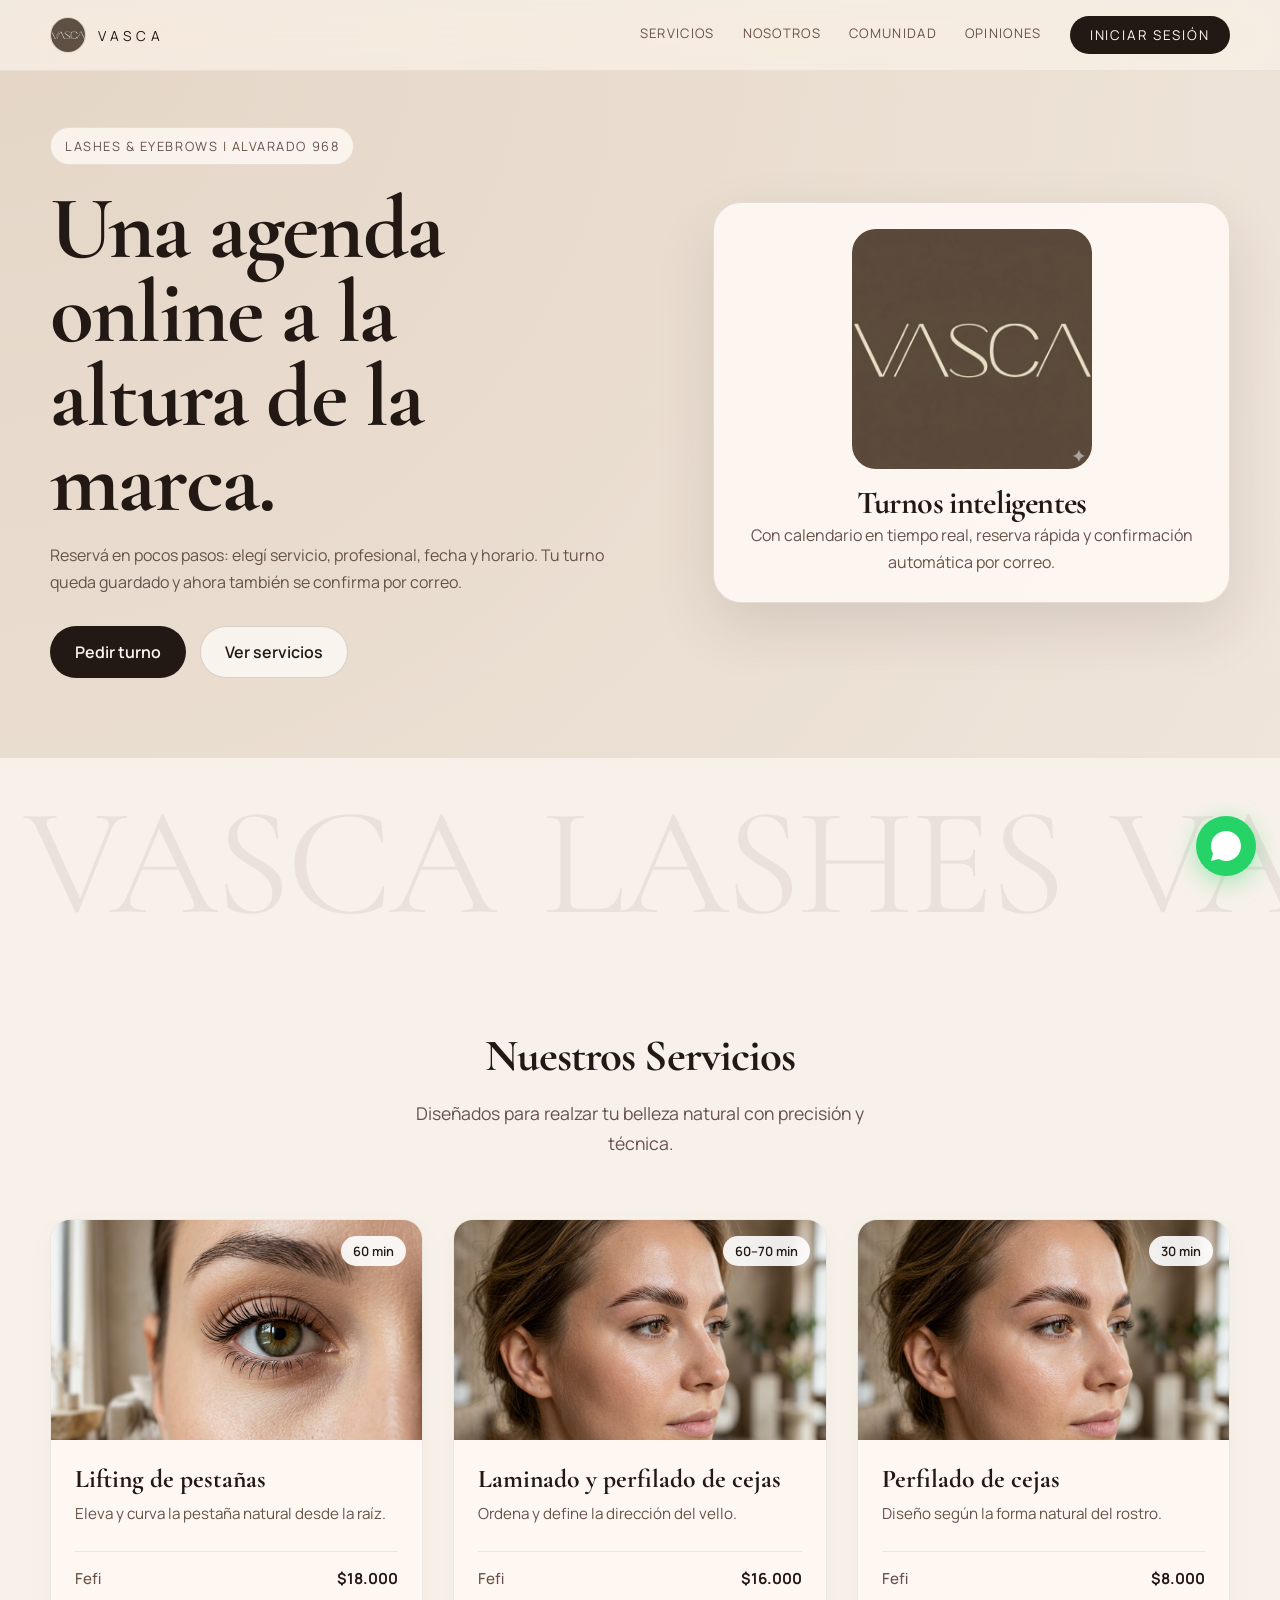
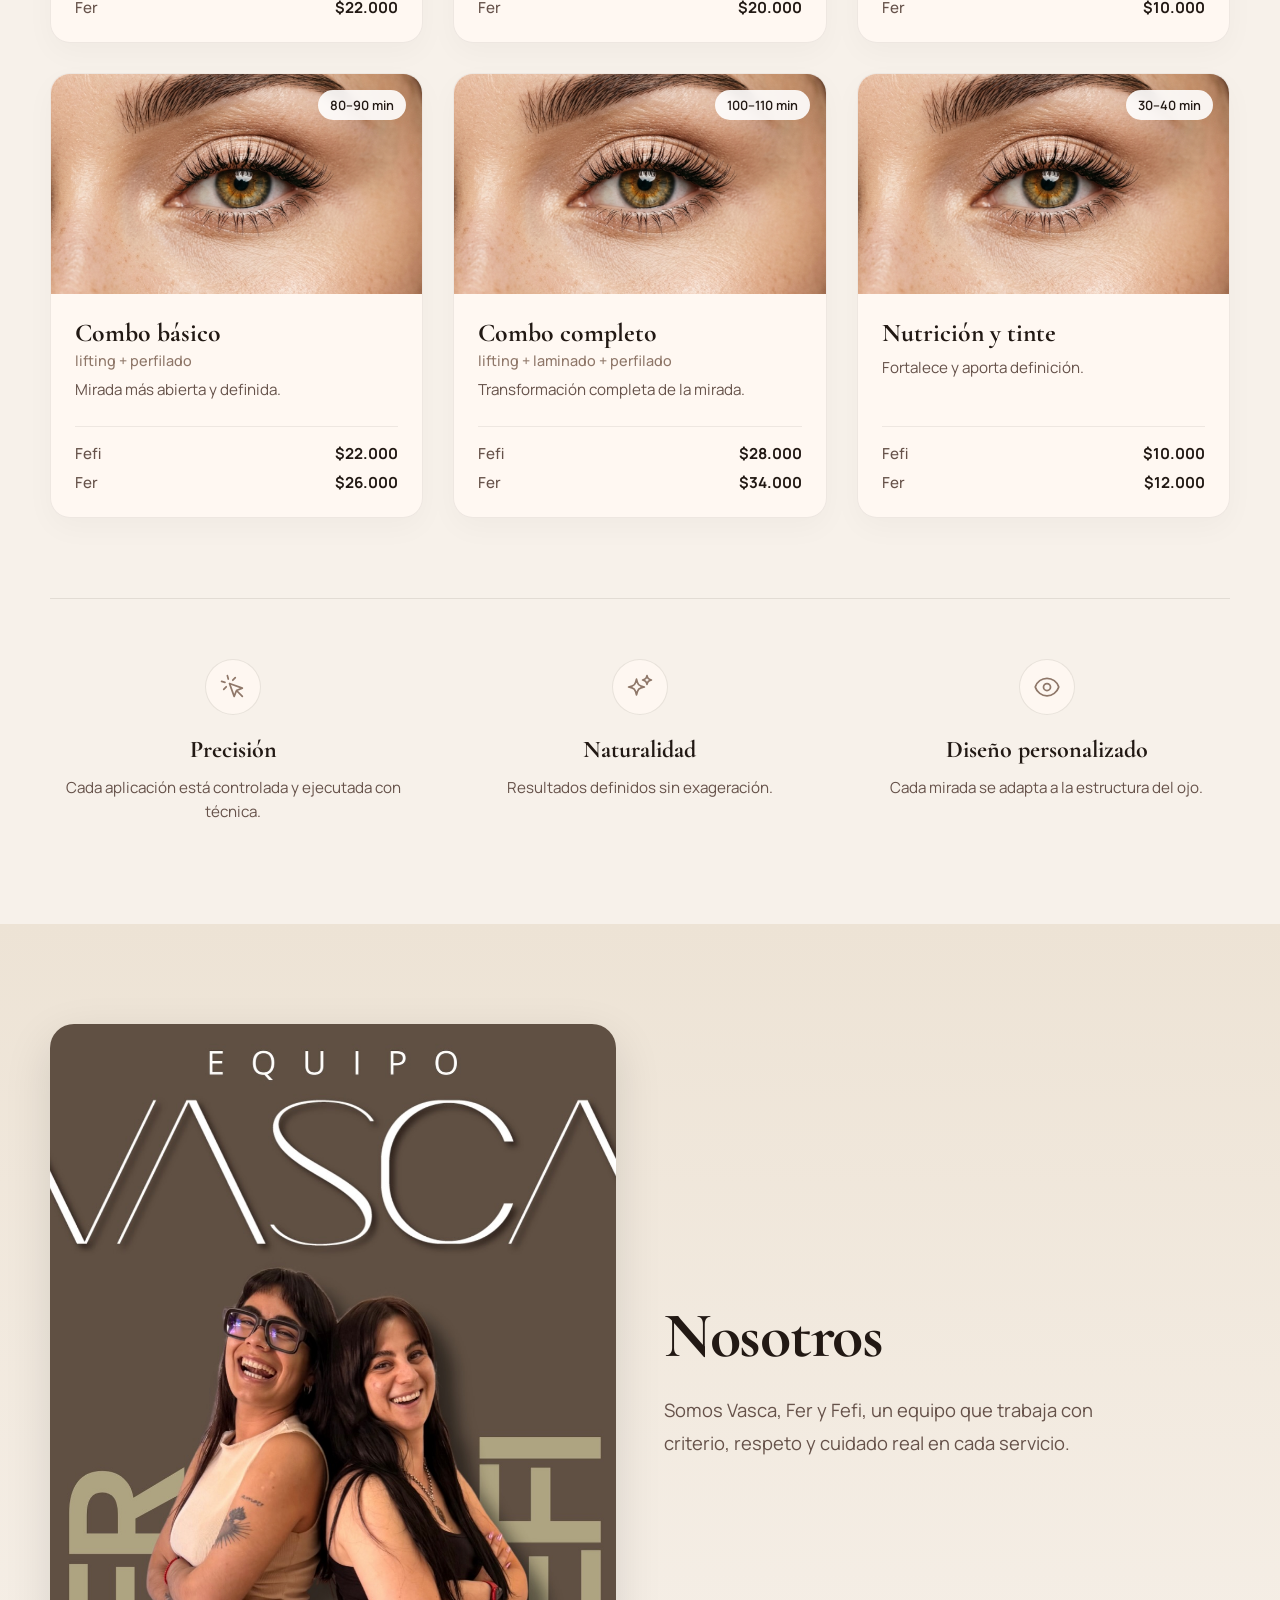
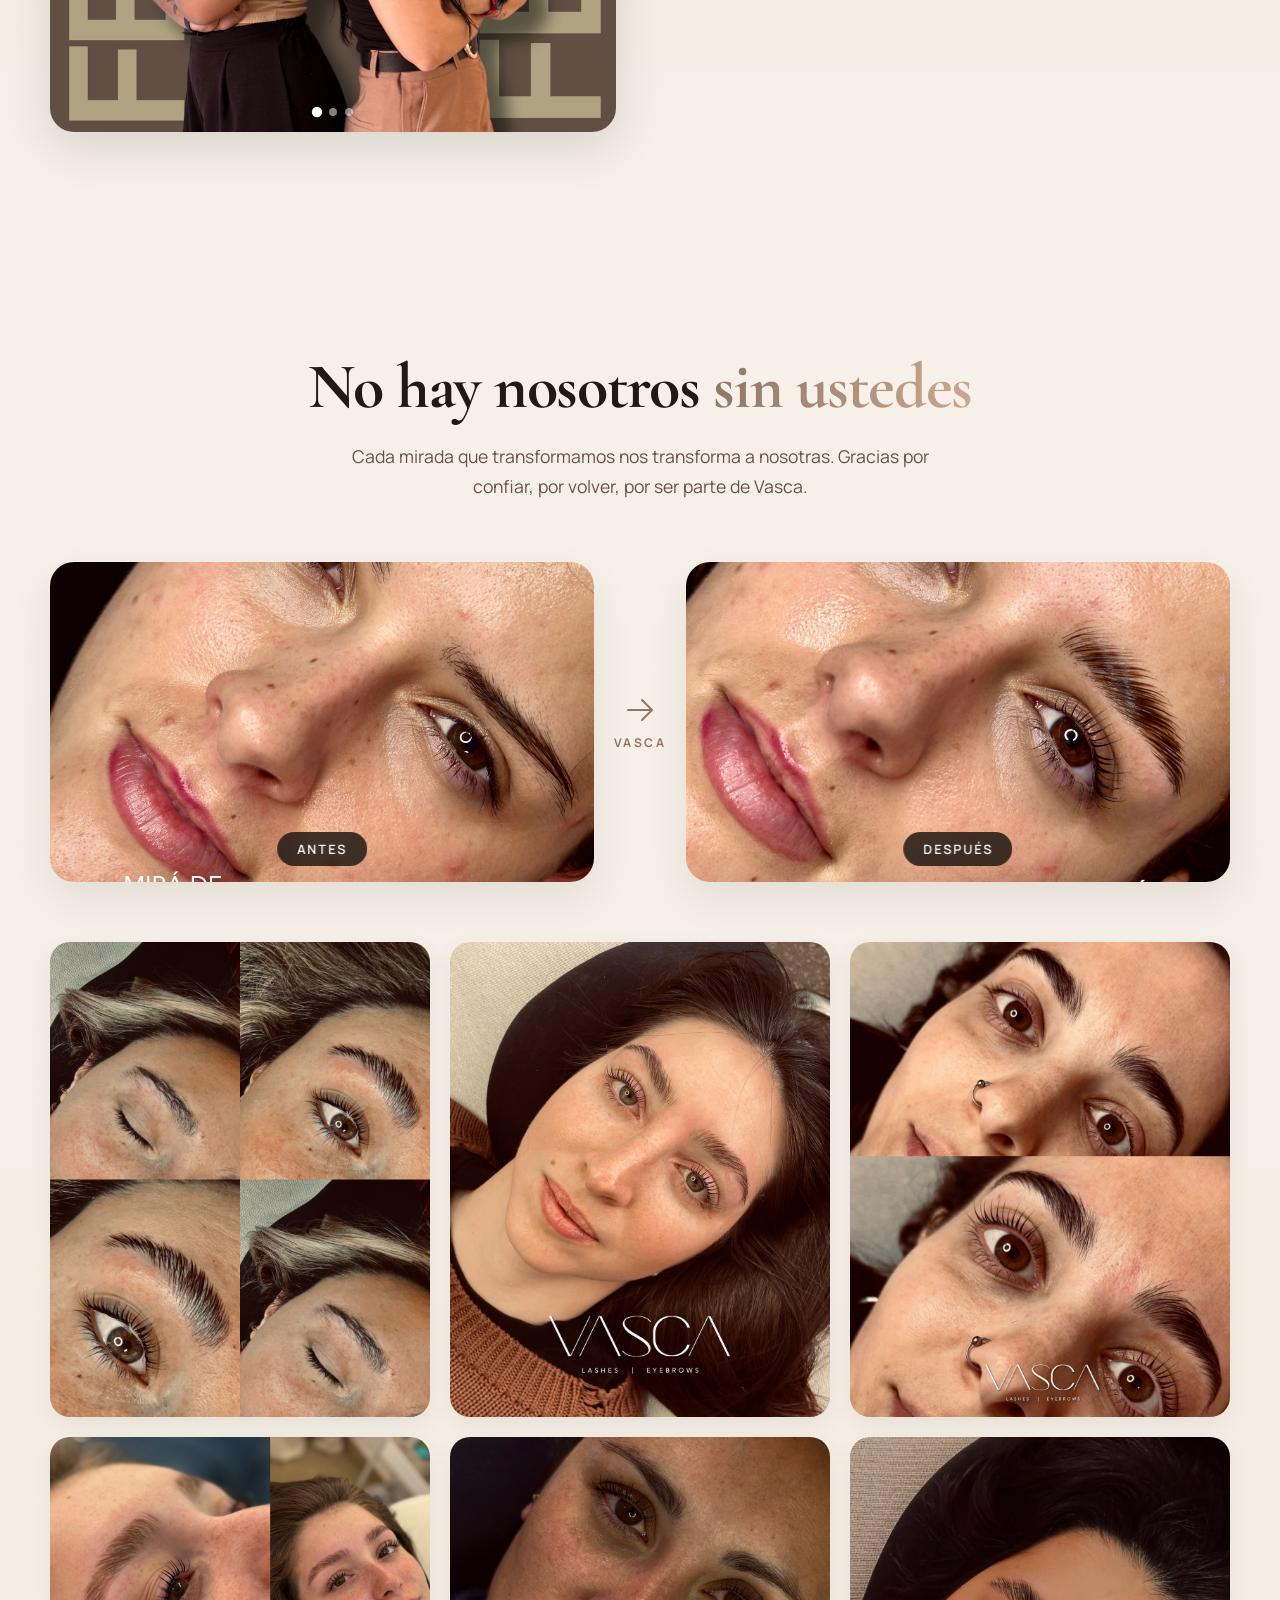
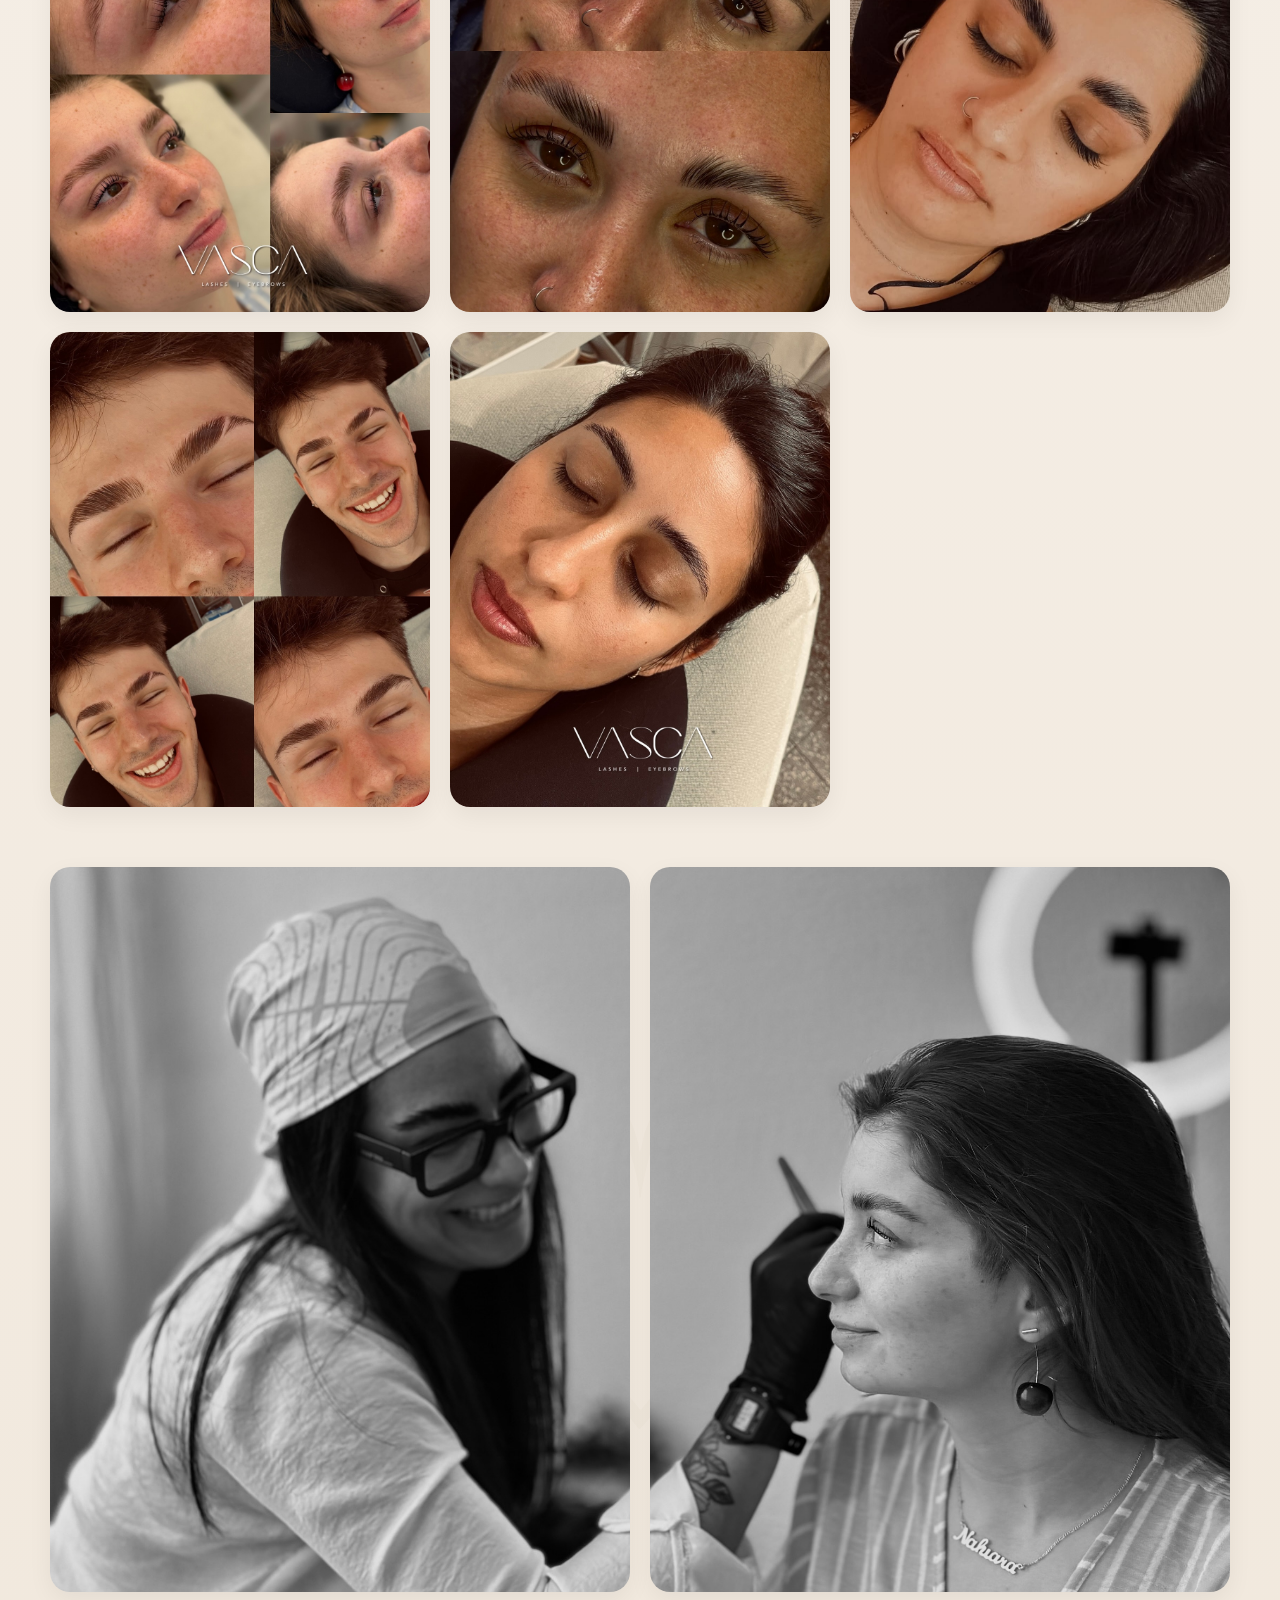
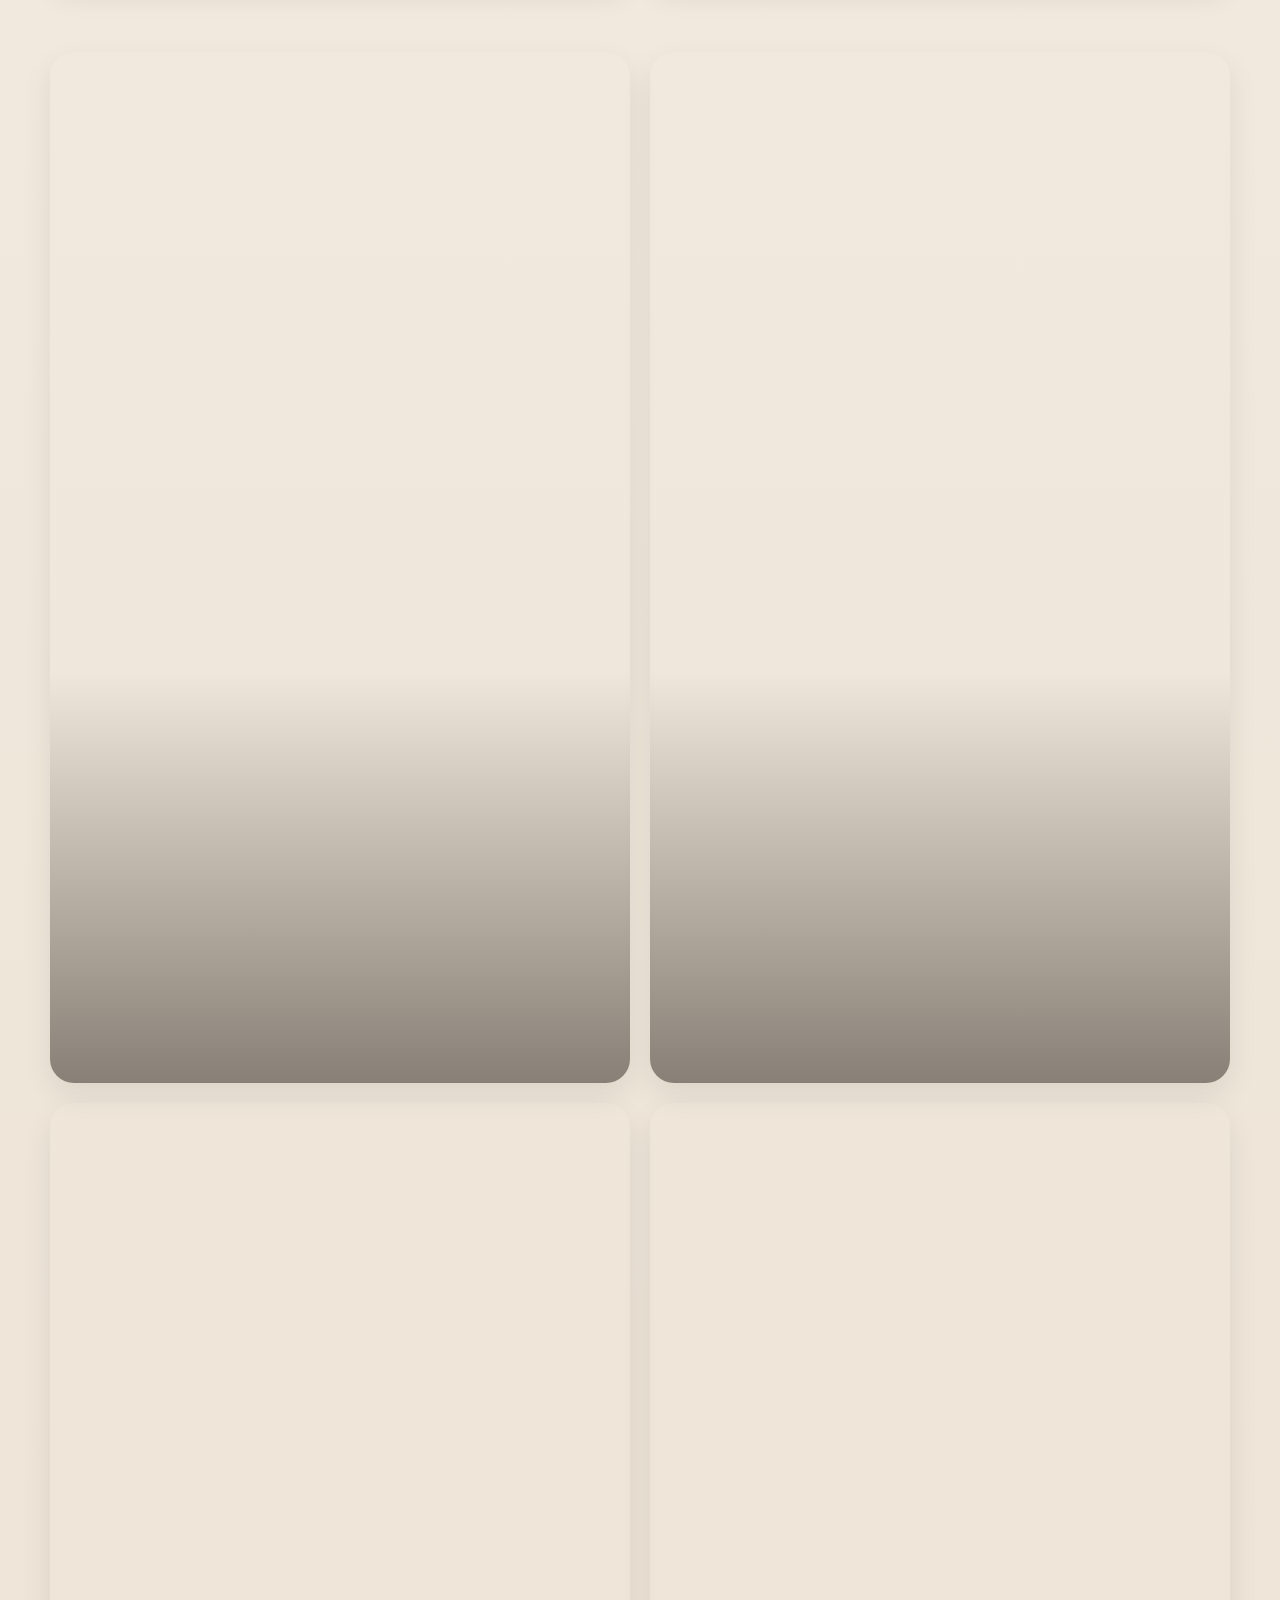
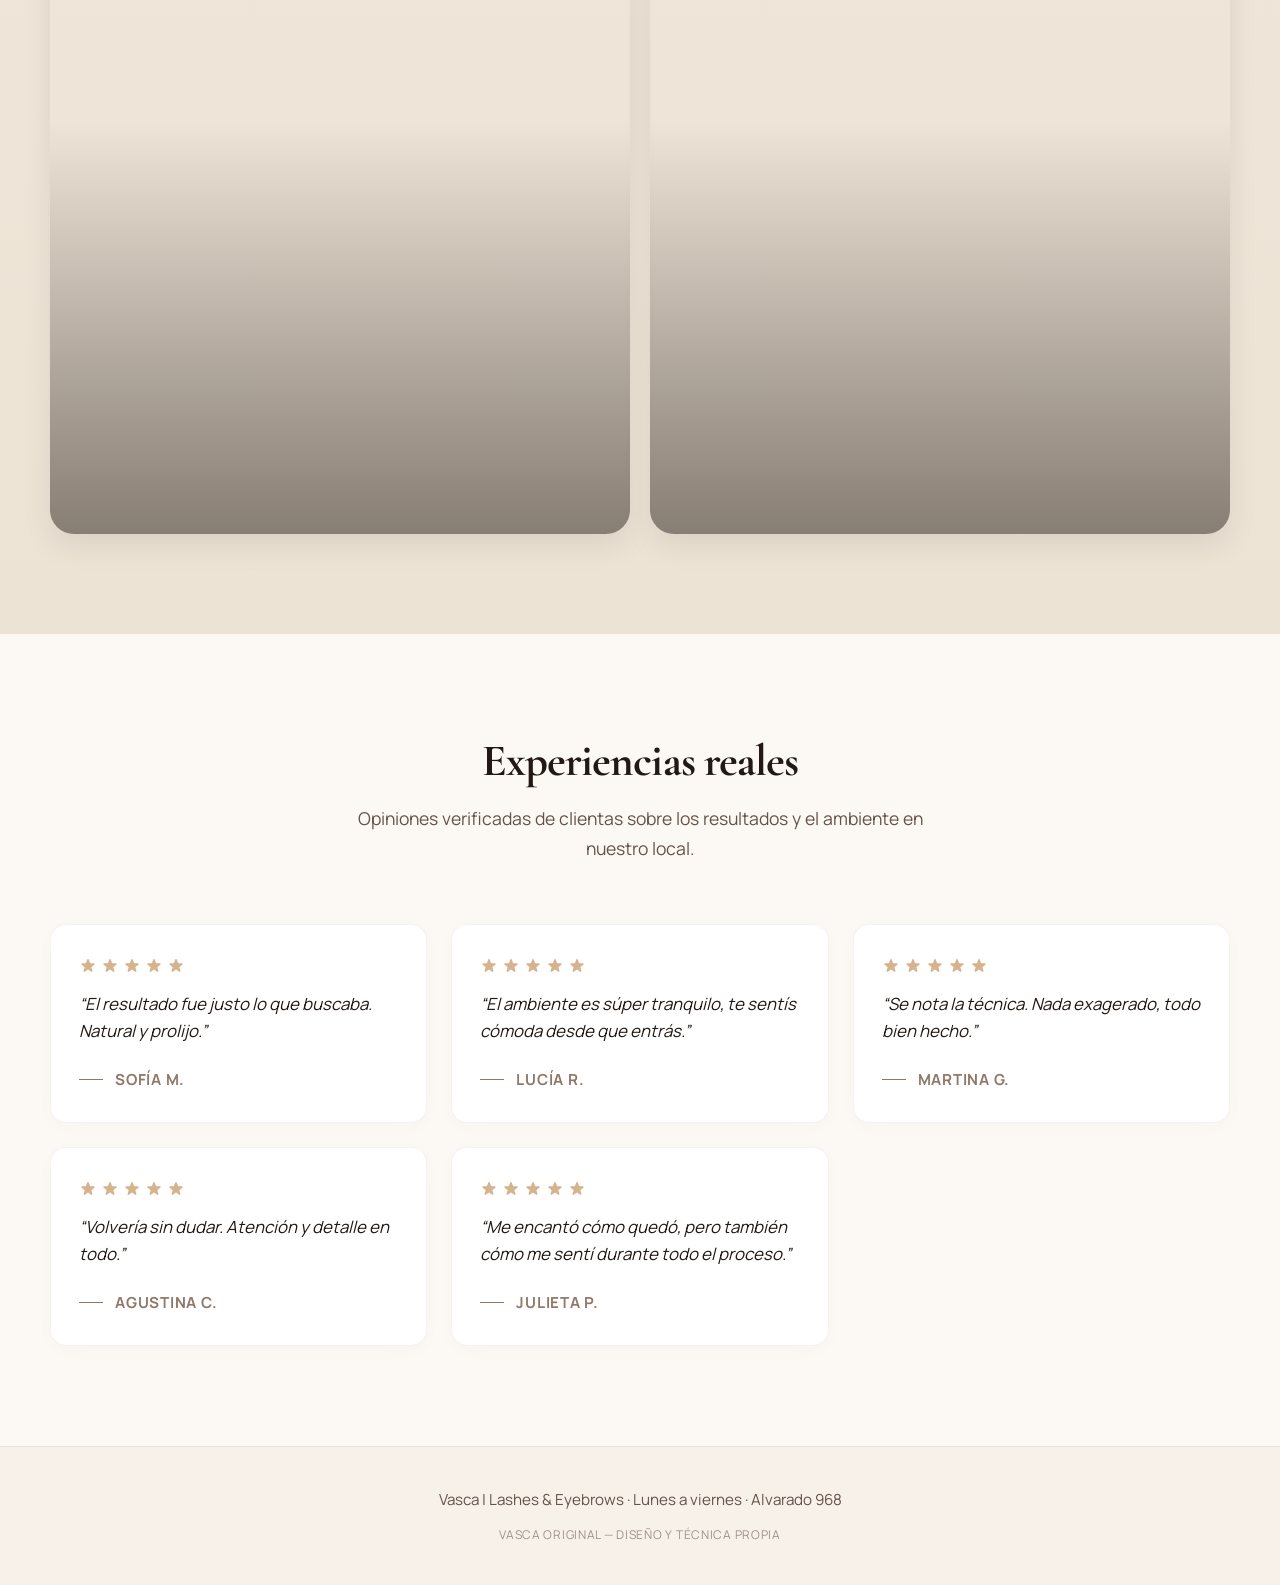
==== index.html @ d3c28bba "pantalla carga" ====
<!DOCTYPE html>
<html lang="es">
<head>
  <meta charset="UTF-8">
  <meta name="viewport" content="width=device-width, initial-scale=1.0">
  <meta name="vasca-api-origin" content="http://localhost:3000">
  <title>Vasca | Lashes & Eyebrows</title>
  <meta name="description" content="Reserva turnos online con Vasca. Elegí servicio, profesional, fecha y horario.">
  <meta name="keywords" content="lifting pestañas, laminado cejas, perfilado, turnos online, Vasca Lashes">
  <meta name="author" content="Vasca Lashes">
  <meta name="theme-color" content="#221914">
  <meta property="og:type" content="website">
  <meta property="og:title" content="Vasca | Lashes &amp; Eyebrows">
  <meta property="og:description" content="Turnos online de lifting, laminado y perfilado. Alvarado 968.">
  <meta property="og:image" content="fotos/vasca.png">
  <style>
    /* Critical loader CSS - renders before external fonts/styles */
    .page-loader{position:fixed;inset:0;z-index:1200;display:flex;align-items:center;justify-content:center;padding:24px;background:linear-gradient(180deg,rgba(18,13,10,.97),rgba(34,25,20,.99))}
    .page-loader-shell{width:min(100%,420px);text-align:center;color:#f5efe8;display:flex;flex-direction:column;align-items:center}
    .page-loader-mark{width:104px;height:104px;margin-bottom:24px;padding:10px;border-radius:50%;background:linear-gradient(135deg,rgba(255,248,241,.18),rgba(255,248,241,.05));border:1px solid rgba(255,248,241,.18)}
    .page-loader-mark img{width:100%;height:100%;border-radius:50%;object-fit:cover}
    .page-loader-wordmark{min-height:1em;font-size:clamp(3.4rem,12vw,5.6rem);line-height:.9;letter-spacing:.18em;margin-bottom:16px;color:#fff8f1;font-family:serif;visibility:hidden}
    .page-loader-kicker{margin-bottom:12px;font-size:.78rem;letter-spacing:.24em;text-transform:uppercase;color:rgba(245,239,232,.72)}
    .page-loader-copy{max-width:28ch;margin:0 auto 28px;color:rgba(245,239,232,.74);line-height:1.7}
    .page-loader-progress{width:min(100%,260px);height:2px;overflow:hidden;border-radius:999px;background:rgba(255,248,241,.12)}
    html.skip-loader .page-loader{display:none}
    .page-loader.fonts-ready .page-loader-wordmark{visibility:visible;font-family:"Cormorant Garamond",serif}
  </style>
  <link rel="preconnect" href="https://fonts.googleapis.com">
  <link rel="preconnect" href="https://fonts.gstatic.com" crossorigin>
  <link href="https://fonts.googleapis.com/css2?family=Cormorant+Garamond:wght@500;600;700&family=Manrope:wght@400;500;600;700&display=swap" rel="stylesheet">
  <link rel="stylesheet" href="styles.css">
  <link rel="icon" href="icon-192.png" type="image/png">
  <link rel="icon" href="icon-192.png" type="image/png" sizes="192x192">
  <link rel="apple-touch-icon" href="icon-192.png">
  <link rel="manifest" href="manifest.json">
  <script>
    try {
      if (sessionStorage.getItem("vasca-home-loader-seen") === "1") {
        document.documentElement.classList.add("skip-loader");
      }
    } catch (_) {}
  </script>
</head>
<body>
  <div class="page-loader" id="page-loader" aria-hidden="true">
    <div class="page-loader-shell">
      <div class="page-loader-mark">
        <img src="vasca-avatar.jpg" alt="Vasca">
      </div>
      <p class="page-loader-kicker">Lashes & Eyebrows · Alvarado 968</p>
      <h1 class="page-loader-wordmark">VASCA</h1>
      <p class="page-loader-copy">Preparando una experiencia premium pensada al detalle.</p>
      <div class="page-loader-progress" aria-hidden="true">
        <span data-loader-progress></span>
      </div>
    </div>
  </div>

  <header class="topbar">
    <div class="shell topbar-inner">
      <a class="brand" href="#inicio">
        <img class="brand-mark" src="vasca-avatar.jpg" alt="Logo de Vasca">
        <span>Vasca</span>
      </a>
      <button class="nav-toggle" id="nav-toggle" aria-label="Menú" onclick="document.querySelector('.topbar-nav').classList.toggle('open')">☰</button>
      <nav class="topbar-nav" id="topbar-nav">
        <a class="topbar-nav-link" href="#servicios" onclick="this.parentElement.classList.remove('open')">Servicios</a>
        <a class="topbar-nav-link" href="#nosotros" onclick="this.parentElement.classList.remove('open')">Nosotros</a>
        <a class="topbar-nav-link" href="#comunidad" onclick="this.parentElement.classList.remove('open')">Comunidad</a>
        <a class="topbar-nav-link" href="#testimonios" onclick="this.parentElement.classList.remove('open')">Opiniones</a>
        <a class="topbar-link" id="auth-link" href="login.html">Iniciar sesión</a>
      </nav>
    </div>
  </header>

  <main id="inicio">
    <section class="hero">
      <div class="shell hero-grid">
        <div class="hero-copy">
          <div class="eyebrow">Lashes & Eyebrows | Alvarado 968</div>
          <h1>Una agenda online a la altura de la marca.</h1>
          <p>Reservá en pocos pasos: elegí servicio, profesional, fecha y horario. Tu turno queda guardado y ahora también se confirma por correo.</p>
          <div class="actions">
            <a class="btn btn-primary" id="hero-cta" href="login.html">Pedir turno</a>
            <a class="btn btn-secondary" href="https://www.instagram.com/vasca.lashes/" target="_blank" rel="noreferrer">Ver servicios</a>
          </div>
        </div>
        <article class="hero-card">
          <img src="fotos/vasca.png" alt="Vasca turnos">
          <h2>Turnos inteligentes</h2>
          <p>Con calendario en tiempo real, reserva rápida y confirmación automática por correo.</p>
        </article>
      </div>
    </section>

    <section class="brand-watermark">
      <div class="watermark-container">
        <div class="watermark-track">
          <span class="watermark-text">VASCA</span>
          <span class="watermark-text">LASHES</span>
          <span class="watermark-text">VASCA</span>
          <span class="watermark-text">LASHES</span>
          <span class="watermark-text">VASCA</span>
          <span class="watermark-text">LASHES</span>
          <span class="watermark-text">VASCA</span>
          <span class="watermark-text">LASHES</span>
          <span class="watermark-text">VASCA</span>
          <span class="watermark-text">LASHES</span>
          <span class="watermark-text">VASCA</span>
          <span class="watermark-text">LASHES</span>
        </div>
      </div>
    </section>

    <section id="servicios" class="premium-services">
      <div class="shell">
        <div class="section-header reveal">
          <h2 class="section-title">Nuestros Servicios</h2>
          <p class="section-copy">Diseñados para realzar tu belleza natural con precisión y técnica.</p>
        </div>
        <div class="services-grid">
          <article class="service-card-premium">
            <div class="service-image-wrapper"><img src="fotos/lifting_pestanas.jpg" alt="Lifting de pestañas" loading="lazy"><span class="service-duration">60 min</span></div>
            <div class="service-content"><h3>Lifting de pestañas</h3><p>Eleva y curva la pestaña natural desde la raíz.</p><div class="service-pricing"><div class="price-tier"><span>Fefi</span> <strong>$18.000</strong></div><div class="price-tier"><span>Fer</span> <strong>$22.000</strong></div></div></div>
          </article>
          <article class="service-card-premium">
            <div class="service-image-wrapper"><img src="fotos/laminado_cejas.jpg" alt="Laminado y perfilado de cejas" loading="lazy"><span class="service-duration">60–70 min</span></div>
            <div class="service-content"><h3>Laminado y perfilado de cejas</h3><p>Ordena y define la dirección del vello.</p><div class="service-pricing"><div class="price-tier"><span>Fefi</span> <strong>$16.000</strong></div><div class="price-tier"><span>Fer</span> <strong>$20.000</strong></div></div></div>
          </article>
          <article class="service-card-premium">
            <div class="service-image-wrapper"><img src="fotos/perfilado_cejas.jpg" alt="Perfilado de cejas" loading="lazy"><span class="service-duration">30 min</span></div>
            <div class="service-content"><h3>Perfilado de cejas</h3><p>Diseño según la forma natural del rostro.</p><div class="service-pricing"><div class="price-tier"><span>Fefi</span> <strong>$8.000</strong></div><div class="price-tier"><span>Fer</span> <strong>$10.000</strong></div></div></div>
          </article>
          <article class="service-card-premium">
            <div class="service-image-wrapper"><img src="fotos/combo.jpg" alt="Combo básico" loading="lazy"><span class="service-duration">80–90 min</span></div>
            <div class="service-content"><h3>Combo básico <span class="service-sub">lifting + perfilado</span></h3><p>Mirada más abierta y definida.</p><div class="service-pricing"><div class="price-tier"><span>Fefi</span> <strong>$22.000</strong></div><div class="price-tier"><span>Fer</span> <strong>$26.000</strong></div></div></div>
          </article>
          <article class="service-card-premium">
            <div class="service-image-wrapper"><img src="fotos/combo_completo.jpg" alt="Combo completo" loading="lazy"><span class="service-duration">100–110 min</span></div>
            <div class="service-content"><h3>Combo completo <span class="service-sub">lifting + laminado + perfilado</span></h3><p>Transformación completa de la mirada.</p><div class="service-pricing"><div class="price-tier"><span>Fefi</span> <strong>$28.000</strong></div><div class="price-tier"><span>Fer</span> <strong>$34.000</strong></div></div></div>
          </article>
          <article class="service-card-premium">
            <div class="service-image-wrapper"><img src="fotos/nutricion_tinte.jpg" alt="Nutrición y tinte" loading="lazy"><span class="service-duration">30–40 min</span></div>
            <div class="service-content"><h3>Nutrición y tinte</h3><p>Fortalece y aporta definición.</p><div class="service-pricing"><div class="price-tier"><span>Fefi</span> <strong>$10.000</strong></div><div class="price-tier"><span>Fer</span> <strong>$12.000</strong></div></div></div>
          </article>
        </div>

        <div class="reasons-block">
          <div class="reason-item reveal">
            <div class="reason-icon"><svg viewBox="0 0 24 24" fill="none" stroke="currentColor" stroke-width="1.5"><path stroke-linecap="round" stroke-linejoin="round" d="M15 15l-2 5L9 9l11 4-5 2zm0 0l5 5M7.188 2.239l.777 2.897M5.136 7.965l-2.898-.777M13.95 4.05l-2.122 2.122m-5.657 5.656l-2.12 2.122"/></svg></div>
            <h4>Precisión</h4><p>Cada aplicación está controlada y ejecutada con técnica.</p>
          </div>
          <div class="reason-item reveal">
            <div class="reason-icon"><svg viewBox="0 0 24 24" fill="none" stroke="currentColor" stroke-width="1.5"><path stroke-linecap="round" stroke-linejoin="round" d="M9.813 15.904L9 18.75l-.813-2.846a4.5 4.5 0 00-3.09-3.09L2.25 12l2.846-.813a4.5 4.5 0 003.09-3.09L9 5.25l.813 2.846a4.5 4.5 0 003.09 3.09L15.75 12l-2.846.813a4.5 4.5 0 00-3.09 3.09zM18.259 8.715L18 9.75l-.259-1.035a3.375 3.375 0 00-2.455-2.456L14.25 6l1.036-.259a3.375 3.375 0 002.455-2.456L18 2.25l.259 1.035a3.375 3.375 0 002.456 2.456L21.75 6l-1.035.259a3.375 3.375 0 00-2.456 2.456z"/></svg></div>
            <h4>Naturalidad</h4><p>Resultados definidos sin exageración.</p>
          </div>
          <div class="reason-item reveal">
            <div class="reason-icon"><svg viewBox="0 0 24 24" fill="none" stroke="currentColor" stroke-width="1.5"><path stroke-linecap="round" stroke-linejoin="round" d="M2.036 12.322a1.012 1.012 0 010-.639C3.423 7.51 7.36 4.5 12 4.5c4.638 0 8.573 3.007 9.963 7.178.07.207.07.431 0 .639C20.577 16.49 16.64 19.5 12 19.5c-4.638 0-8.573-3.007-9.963-7.178z"/><path stroke-linecap="round" stroke-linejoin="round" d="M15 12a3 3 0 11-6 0 3 3 0 016 0z"/></svg></div>
            <h4>Diseño personalizado</h4><p>Cada mirada se adapta a la estructura del ojo.</p>
          </div>
        </div>
      </div>
    </section>

    <!-- NOSOTROS -->
    <section id="nosotros" class="nosotros-section">
      <div class="shell">
        <div class="nosotros-grid reveal">
          <div class="nosotros-carousel" id="nosotros-carousel">
            <div class="carousel-slide active">
              <img src="img/fotovasca1.jpg" alt="Vasca equipo" loading="lazy">
            </div>
            <div class="carousel-slide">
              <video src="img/videovasca1.mp4" muted loop playsinline preload="none"></video>
            </div>
            <div class="carousel-slide">
              <video src="img/videoavasca2.mp4" muted loop playsinline preload="none"></video>
            </div>
            <div class="carousel-dots" id="carousel-dots">
              <span class="dot active"></span>
              <span class="dot"></span>
              <span class="dot"></span>
            </div>
          </div>
          <div class="nosotros-copy">
            <h2 class="section-title">Nosotros</h2>
            <p class="section-copy">Somos Vasca, Fer y Fefi, un equipo que trabaja con criterio, respeto y cuidado real en cada servicio.</p>
          </div>
        </div>
      </div>
    </section>

    <section id="comunidad" class="community-section">
      <div class="shell">
        <div class="community-header reveal">
          <h2 class="section-title">No hay nosotros <em>sin ustedes</em></h2>
          <p class="section-copy">Cada mirada que transformamos nos transforma a nosotras. Gracias por confiar, por volver, por ser parte de Vasca.</p>
        </div>

        <div class="before-after-showcase reveal">
          <div class="ba-card">
            <img src="img/antes.jpg" alt="Antes del tratamiento" loading="lazy">
            <span class="ba-label">Antes</span>
          </div>
          <div class="ba-divider">
            <svg viewBox="0 0 24 24" fill="none" stroke="currentColor" stroke-width="1.5"><path stroke-linecap="round" stroke-linejoin="round" d="M13.5 4.5L21 12m0 0l-7.5 7.5M21 12H3"/></svg>
            <span>Vasca</span>
          </div>
          <div class="ba-card">
            <img src="img/despues.jpg" alt="Después del tratamiento" loading="lazy">
            <span class="ba-label">Después</span>
          </div>
        </div>

        <div class="community-gallery">
          <div class="gallery-item"><img src="img/foto1.jpg" alt="Clienta Vasca" loading="lazy"></div>
          <div class="gallery-item"><img src="img/foto2.jpg" alt="Resultado Vasca" loading="lazy"></div>
          <div class="gallery-item"><img src="img/foto3.jpg" alt="Clienta Vasca" loading="lazy"></div>
          <div class="gallery-item"><img src="img/foto4.jpg" alt="Resultado Vasca" loading="lazy"></div>
          <div class="gallery-item"><img src="img/foto6.jpg" alt="Resultado Vasca" loading="lazy"></div>
          <div class="gallery-item"><img src="img/foto7.jpg" alt="Clienta Vasca" loading="lazy"></div>
          <div class="gallery-item"><img src="img/foto8.jpg" alt="Clienta Vasca" loading="lazy"></div>
          <div class="gallery-item desktop-only"><img src="img/foto9.jpg" alt="Resultado Vasca" loading="lazy"></div>
        </div>

        <div class="team-duo">
          <div class="gallery-item"><img src="img/fotoconjunto1.jpg" alt="El equipo Vasca" loading="lazy"></div>
          <div class="gallery-item"><img src="img/fotoconjunto2.jpg" alt="El equipo Vasca" loading="lazy"></div>
        </div>

        <div class="community-videos">
          <div class="video-card"><video src="img/video.mp4" muted loop playsinline preload="none" loading="lazy"></video><div class="video-overlay"></div></div>
          <div class="video-card"><video src="img/video2.mp4" muted loop playsinline preload="none" loading="lazy"></video><div class="video-overlay"></div></div>
          <div class="video-card"><video src="img/video3.mp4" muted loop playsinline preload="none" loading="lazy"></video><div class="video-overlay"></div></div>
          <div class="video-card"><video src="img/video4.mp4" muted loop playsinline preload="none" loading="lazy"></video><div class="video-overlay"></div></div>
        </div>
      </div>
    </section>

    <section id="testimonios" class="premium-testimonials">
      <div class="shell">
        <div class="section-header reveal">
          <h2 class="section-title">Experiencias reales</h2>
          <p class="section-copy">Opiniones verificadas de clientas sobre los resultados y el ambiente en nuestro local.</p>
        </div>
        <div class="testimonials-grid" id="testimonials-grid"></div>
      </div>
    </section>
  </main>

  <a href="https://wa.me/5491100000000?text=Hola%20Vasca!%20Quiero%20consultar" target="_blank" rel="noopener" class="wa-float" aria-label="WhatsApp">
    <svg viewBox="0 0 32 32" fill="currentColor"><path d="M16 0C7.16 0 0 7.16 0 16c0 2.83.74 5.58 2.14 8.02L0 32l8.18-2.1A15.94 15.94 0 0016 32c8.84 0 16-7.16 16-16S24.84 0 16 0zm7.23 22.31c-.4-.2-2.35-1.16-2.71-1.29-.36-.13-.63-.2-.9.2-.26.4-1.02 1.29-1.25 1.55-.23.27-.46.3-.86.1-.4-.2-1.68-.62-3.2-1.97-1.18-1.05-1.98-2.35-2.21-2.75-.23-.4-.02-.61.17-.81.18-.18.4-.46.6-.7.2-.23.26-.4.4-.66.13-.27.07-.5-.03-.7-.1-.2-.9-2.15-1.22-2.95-.32-.77-.65-.67-.9-.68l-.76-.01c-.27 0-.7.1-1.06.5-.36.4-1.39 1.36-1.39 3.31s1.42 3.84 1.62 4.11c.2.27 2.8 4.27 6.79 5.99.95.41 1.69.66 2.27.84.95.3 1.82.26 2.5.16.76-.11 2.35-.96 2.68-1.89.33-.93.33-1.72.23-1.89-.1-.17-.36-.27-.76-.47z"/></svg>
  </a>

  <footer class="footer-premium">
    <div class="shell footer-inner">
      <div class="footer-main">Vasca | Lashes & Eyebrows · Lunes a viernes · Alvarado 968</div>
      <div class="anti-copy">VASCA Original &mdash; Diseño y técnica propia</div>
    </div>
  </footer>

  <!-- PWA Install Banner -->
  <div class="pwa-banner" id="pwa-banner" style="display:none;">
    <div class="pwa-banner-inner">
      <img src="vasca-avatar.jpg" alt="Vasca" class="pwa-banner-icon">
      <div class="pwa-banner-text">
        <strong>Instalá Vasca</strong>
        <span>Acceso rápido desde tu pantalla de inicio</span>
      </div>
      <button class="pwa-banner-btn" id="pwa-install-btn">Instalar</button>
      <button class="pwa-banner-close" id="pwa-close-btn" aria-label="Cerrar">✕</button>
    </div>
  </div>

  <script src="main.js"></script>
  <script>
    // PWA Install Prompt
    (function() {
      let deferredPrompt = null;
      const banner = document.getElementById('pwa-banner');
      const installBtn = document.getElementById('pwa-install-btn');
      const closeBtn = document.getElementById('pwa-close-btn');

      // Don't show if already installed (standalone) or dismissed
      if (window.matchMedia('(display-mode: standalone)').matches) return;
      if (navigator.standalone === true) return;
      if (sessionStorage.getItem('vasca-pwa-dismissed')) return;

      window.addEventListener('beforeinstallprompt', function(e) {
        e.preventDefault();
        deferredPrompt = e;
        banner.style.display = 'flex';
      });

      installBtn.addEventListener('click', function() {
        if (!deferredPrompt) return;
        deferredPrompt.prompt();
        deferredPrompt.userChoice.then(function() {
          deferredPrompt = null;
          banner.style.display = 'none';
        });
      });

      closeBtn.addEventListener('click', function() {
        banner.style.display = 'none';
        sessionStorage.setItem('vasca-pwa-dismissed', '1');
      });

      window.addEventListener('appinstalled', function() {
        banner.style.display = 'none';
        deferredPrompt = null;
      });
    })();
  </script>
</body>
</html>
---- styles.css ----
:root {
  --bg: #f7f1ea;
  --bg-soft: #efe4d8;
  --card: rgba(255, 249, 243, 0.9);
  --line: rgba(47, 35, 28, 0.12);
  --text: #221914;
  --muted: #66524a;
  --accent: #8f7769;
  --accent-light: #c9a88e;
  --shadow: 0 24px 60px rgba(52, 37, 30, 0.12);
  --shadow-hover: 0 32px 80px rgba(52, 37, 30, 0.18);
}

* { box-sizing: border-box; margin: 0; padding: 0; }

html { scroll-behavior: smooth; }

body {
  min-height: 100vh;
  font-family: "Manrope", sans-serif;
  color: var(--text);
  background:
    radial-gradient(circle at top left, rgba(219, 200, 181, 0.7), transparent 32%),
    linear-gradient(180deg, #fbf6f0 0%, var(--bg) 52%, #f1e8dc 100%);
  overflow-x: hidden;
}

html.skip-loader .page-loader { display: none; }

a { color: inherit; text-decoration: none; }

.shell { width: min(1180px, calc(100% - 40px)); margin: 0 auto; }

/* PREMIUM LOADER */
.page-loader {
  position: fixed;
  inset: 0;
  z-index: 1200;
  display: flex;
  align-items: center;
  justify-content: center;
  padding: 24px;
  background:
    radial-gradient(circle at 50% 40%, rgba(201, 168, 142, 0.18), transparent 50%),
    linear-gradient(180deg, rgba(18, 13, 10, 0.97) 0%, rgba(34, 25, 20, 0.99) 100%);
  transition: opacity 0.7s cubic-bezier(.23,1,.32,1), visibility 0.7s cubic-bezier(.23,1,.32,1);
}

.page-loader.is-hidden {
  opacity: 0;
  visibility: hidden;
  pointer-events: none;
}

.page-loader-shell {
  width: min(100%, 420px);
  text-align: center;
  color: #f5efe8;
  display: flex;
  flex-direction: column;
  align-items: center;
}

.page-loader-mark {
  width: 104px;
  height: 104px;
  margin-bottom: 24px;
  padding: 10px;
  border-radius: 50%;
  background: linear-gradient(135deg, rgba(255, 248, 241, 0.18), rgba(255, 248, 241, 0.05));
  border: 1px solid rgba(255, 248, 241, 0.18);
  box-shadow: 0 18px 60px rgba(0, 0, 0, 0.34);
}

.page-loader-mark img {
  width: 100%;
  height: 100%;
  border-radius: 50%;
  object-fit: cover;
}

.page-loader-kicker {
  margin-bottom: 12px;
  font-size: 0.78rem;
  letter-spacing: 0.24em;
  text-transform: uppercase;
  color: rgba(245, 239, 232, 0.72);
}

.page-loader-wordmark {
  font-family: "Cormorant Garamond", serif;
  font-size: clamp(3.4rem, 12vw, 5.6rem);
  line-height: 0.9;
  letter-spacing: 0.18em;
  margin-bottom: 16px;
  color: #fff8f1;
}

.page-loader-copy {
  max-width: 28ch;
  margin: 0 auto 28px;
  color: rgba(245, 239, 232, 0.74);
  line-height: 1.7;
}

.page-loader-progress {
  width: min(100%, 260px);
  height: 2px;
  overflow: hidden;
  border-radius: 999px;
  background: rgba(255, 248, 241, 0.12);
}

.page-loader-progress span {
  display: block;
  width: 35%;
  height: 100%;
  border-radius: inherit;
  background: linear-gradient(90deg, transparent, #f5efe8 36%, #c9a88e 100%);
  transform: translateX(-140%);
}

.page-loader.is-animating .page-loader-progress span {
  animation: loaderSweep 1.4s cubic-bezier(.23,1,.32,1) infinite;
}

@keyframes loaderSweep {
  0% { transform: translateX(-140%); }
  100% { transform: translateX(400%); }
}

/* ─── ANIMATIONS ────────────────────────────────── */
@keyframes fadeUp {
  from { opacity: 0; transform: translateY(40px); }
  to { opacity: 1; transform: translateY(0); }
}
@keyframes fadeIn {
  from { opacity: 0; }
  to { opacity: 1; }
}
@keyframes scaleIn {
  from { opacity: 0; transform: scale(0.92); }
  to { opacity: 1; transform: scale(1); }
}
@keyframes slideLeft {
  from { opacity: 0; transform: translateX(60px); }
  to { opacity: 1; transform: translateX(0); }
}
@keyframes slideRight {
  from { opacity: 0; transform: translateX(-60px); }
  to { opacity: 1; transform: translateX(0); }
}
@keyframes marquee {
  0% { transform: translateX(0); }
  100% { transform: translateX(-50%); }
}
@keyframes float {
  0%, 100% { transform: translateY(0); }
  50% { transform: translateY(-12px); }
}
@keyframes shimmer {
  0% { background-position: -200% center; }
  100% { background-position: 200% center; }
}
@keyframes pulseGlow {
  0%, 100% { box-shadow: 0 0 0 0 rgba(143, 119, 105, 0.3); }
  50% { box-shadow: 0 0 30px 8px rgba(143, 119, 105, 0.15); }
}

.reveal { opacity: 0; transform: translateY(30px); transition: opacity 0.45s cubic-bezier(.23,1,.32,1), transform 0.45s cubic-bezier(.23,1,.32,1); }
.reveal.visible { opacity: 1; transform: translateY(0); }
.reveal-left { opacity: 0; transform: translateX(-30px); transition: opacity 0.45s cubic-bezier(.23,1,.32,1), transform 0.45s cubic-bezier(.23,1,.32,1); }
.reveal-left.visible { opacity: 1; transform: translateX(0); }
.reveal-right { opacity: 0; transform: translateX(30px); transition: opacity 0.45s cubic-bezier(.23,1,.32,1), transform 0.45s cubic-bezier(.23,1,.32,1); }
.reveal-right.visible { opacity: 1; transform: translateX(0); }
.reveal-scale { opacity: 0; transform: scale(0.94); transition: opacity 0.45s cubic-bezier(.23,1,.32,1), transform 0.45s cubic-bezier(.23,1,.32,1); }
.reveal-scale.visible { opacity: 1; transform: scale(1); }

/* ─── TOPBAR ─────────────────────────────────── */
.topbar {
  position: sticky; top: 0; z-index: 100;
  backdrop-filter: blur(20px) saturate(1.8);
  -webkit-backdrop-filter: blur(20px) saturate(1.8);
  background: rgba(247, 241, 234, 0.72);
  border-bottom: 1px solid rgba(47, 35, 28, 0.06);
  transition: background 0.3s, box-shadow 0.3s;
}
.topbar.scrolled {
  background: rgba(247, 241, 234, 0.92);
  box-shadow: 0 4px 30px rgba(0,0,0,0.06);
}
.topbar-inner { display: flex; align-items: center; justify-content: space-between; padding: 16px 0; }

.brand {
  display: inline-flex; align-items: center; gap: 12px;
  font-size: 0.86rem; letter-spacing: 0.34em; text-transform: uppercase;
}
.brand-mark {
  width: 36px; height: 36px; border-radius: 50%;
  border: 1px solid rgba(47, 35, 28, 0.12);
  transition: transform 0.4s cubic-bezier(.23,1,.32,1);
}
.brand:hover .brand-mark { transform: rotate(20deg) scale(1.1); }

.topbar-nav { display: flex; align-items: center; gap: 28px; }
.topbar-nav-link {
  font-size: 0.82rem; letter-spacing: 0.1em; text-transform: uppercase;
  color: var(--muted); position: relative; padding-bottom: 4px;
  transition: color 0.3s;
}
.topbar-nav-link::after {
  content: ''; position: absolute; bottom: 0; left: 0; width: 0; height: 1px;
  background: var(--accent); transition: width 0.4s cubic-bezier(.23,1,.32,1);
}
.topbar-nav-link:hover { color: var(--text); }
.topbar-nav-link:hover::after { width: 100%; }

.topbar-link {
  font-size: 0.84rem; letter-spacing: 0.14em; text-transform: uppercase;
  color: #fff8f1; background: var(--text); padding: 10px 20px;
  border-radius: 999px; transition: all 0.4s cubic-bezier(.23,1,.32,1);
}
.topbar-link:hover { transform: translateY(-2px); box-shadow: 0 8px 24px rgba(34,25,20,0.25); }

/* ─── HERO ─────────────────────────────────── */
section { padding: 80px 0; }
.hero { padding-top: 56px; }
.hero-grid { display: grid; grid-template-columns: 1.1fr 0.9fr; gap: 32px; align-items: center; }

.hero-copy { animation: slideRight 0.6s cubic-bezier(.23,1,.32,1) forwards; }
.eyebrow {
  display: inline-block; margin-bottom: 22px; padding: 9px 14px;
  border-radius: 999px; border: 1px solid rgba(47, 35, 28, 0.1);
  background: rgba(255, 250, 246, 0.8); color: var(--muted);
  font-size: 0.8rem; letter-spacing: 0.12em; text-transform: uppercase;
  animation: fadeIn 0.5s 0.1s both;
}

h1, .section-title, .hero-card h2, .booking-title {
  font-family: "Cormorant Garamond", serif; letter-spacing: -0.02em;
}
h1 { max-width: 12ch; font-size: clamp(3rem, 7vw, 5.8rem); line-height: 0.94; }

.hero-copy p, .section-copy, .hero-card p, footer, .booking-subtitle {
  color: var(--muted); line-height: 1.7;
}
.hero-copy p { margin-top: 18px; max-width: 600px; animation: fadeUp 0.5s 0.2s both; }

.actions { display: flex; flex-wrap: wrap; gap: 14px; margin-top: 30px; animation: fadeUp 0.5s 0.3s both; }

.btn {
  display: inline-flex; align-items: center; justify-content: center;
  min-height: 52px; padding: 0 24px; border-radius: 999px;
  border: 1px solid transparent; font-weight: 600;
  transition: all 0.4s cubic-bezier(.23,1,.32,1); position: relative; overflow: hidden;
}
.btn::before {
  content: ''; position: absolute; inset: 0; border-radius: inherit;
  background: linear-gradient(135deg, rgba(255,255,255,0.15), transparent);
  opacity: 0; transition: opacity 0.4s;
}
.btn:hover::before { opacity: 1; }

.btn-primary { background: var(--text); color: #fff8f1; }
.btn-primary:hover { transform: translateY(-3px); box-shadow: 0 12px 32px rgba(34,25,20,0.3); }

.btn-secondary { border-color: rgba(47, 35, 28, 0.16); background: rgba(255, 252, 248, 0.72); }
.btn-secondary:hover { transform: translateY(-3px); background: rgba(255, 252, 248, 1); box-shadow: 0 8px 24px rgba(0,0,0,0.06); }

.hero-card, .booking-card, .service-card, .slot-btn, .my-appointments li {
  border-radius: 28px; background: var(--card);
  border: 1px solid var(--line); box-shadow: var(--shadow);
}
.hero-card {
  padding: 26px; text-align: center;
  animation: slideLeft 0.6s 0.15s cubic-bezier(.23,1,.32,1) both;
}
.hero-card img {
  width: 100%; max-width: 240px; border-radius: 24px;
  margin: 0 auto 14px auto; display: block;
  animation: float 6s ease-in-out infinite;
}
.hero-card h2 { font-size: 2rem; }

/* ─── WATERMARK MARQUEE ──────────────────────── */
.brand-watermark { padding: 40px 0 0; overflow: hidden; background-color: var(--bg); }
.watermark-container { width: 100%; overflow: hidden; }
.watermark-track {
  display: flex; width: max-content;
  animation: marquee 12s linear infinite;
}
.watermark-text {
  font-family: "Cormorant Garamond", serif;
  font-size: clamp(6rem, 12vw, 15rem); font-weight: 400;
  line-height: 0.85; letter-spacing: -0.02em;
  color: rgba(143,119,105,0.12);
  user-select: none; flex-shrink: 0;
  padding: 0 24px;
}

/* ─── PREMIUM SERVICES ──────────────────────── */
.premium-services { padding: 100px 0; background-color: var(--bg); }
.premium-services .section-header { text-align: center; margin-bottom: 60px; }
.premium-services .section-title { font-size: 2.8rem; margin-bottom: 16px; color: var(--text); }
.premium-services .section-copy { font-size: 1.1rem; max-width: 500px; margin: 0 auto; }

.services-grid {
  display: grid; grid-template-columns: repeat(auto-fill, minmax(320px, 1fr));
  gap: 30px; margin-bottom: 80px;
}
.service-card-premium {
  background: var(--card); border-radius: 20px; overflow: hidden;
  border: 1px solid rgba(47, 35, 28, 0.08);
  box-shadow: 0 10px 30px rgba(0,0,0,0.03);
  transition: transform 0.5s cubic-bezier(.23,1,.32,1), box-shadow 0.5s cubic-bezier(.23,1,.32,1);
  display: flex; flex-direction: column;
}
.service-card-premium:hover { transform: translateY(-10px); box-shadow: var(--shadow-hover); }

.service-image-wrapper { position: relative; width: 100%; height: 220px; overflow: hidden; }
.service-image-wrapper img {
  width: 100%; height: 100%; object-fit: cover;
  transition: transform 0.7s cubic-bezier(.23,1,.32,1);
}
.service-card-premium:hover .service-image-wrapper img { transform: scale(1.08); }

.service-duration {
  position: absolute; top: 16px; right: 16px;
  background: rgba(255,255,255,0.9); padding: 6px 12px;
  border-radius: 20px; font-size: 0.8rem; font-weight: 600;
  color: var(--text); backdrop-filter: blur(4px);
  transition: transform 0.4s;
}
.service-card-premium:hover .service-duration { transform: scale(1.05); }

.service-content { padding: 24px; flex-grow: 1; display: flex; flex-direction: column; }
.service-content h3 {
  font-family: "Cormorant Garamond", serif; font-size: 1.6rem;
  color: var(--text); margin-bottom: 8px; line-height: 1.2;
}
.service-sub {
  display: block; font-family: "Manrope", sans-serif;
  font-size: 0.9rem; font-weight: 500; color: var(--accent); margin-top: 4px;
}
.service-content p { color: var(--muted); font-size: 0.95rem; margin-bottom: 24px; flex-grow: 1; line-height: 1.6; }

.service-pricing { display: flex; flex-direction: column; gap: 8px; padding-top: 16px; border-top: 1px solid rgba(47, 35, 28, 0.08); }
.price-tier { display: flex; justify-content: space-between; align-items: center; font-size: 0.95rem; }
.price-tier span { color: var(--muted); font-weight: 500; }
.price-tier strong { color: var(--text); font-weight: 700; }

/* ─── REASONS BLOCK ─────────────────────────── */
.reasons-block {
  display: grid; grid-template-columns: repeat(3, 1fr); gap: 40px;
  padding-top: 60px; border-top: 1px solid rgba(47, 35, 28, 0.1);
}
.reason-item { text-align: center; }
.reason-icon {
  width: 56px; height: 56px; margin: 0 auto 20px; border-radius: 50%;
  background: rgba(255, 249, 243, 0.8); border: 1px solid rgba(47, 35, 28, 0.1);
  display: flex; align-items: center; justify-content: center; color: var(--accent);
  transition: all 0.5s cubic-bezier(.23,1,.32,1);
}
.reason-item:hover .reason-icon {
  transform: scale(1.15) rotate(8deg);
  background: var(--accent); color: #fff;
  box-shadow: 0 8px 24px rgba(143,119,105,0.3);
}
.reason-icon svg { width: 28px; height: 28px; }
.reason-item h4 { font-family: "Cormorant Garamond", serif; font-size: 1.5rem; margin-bottom: 12px; color: var(--text); }
.reason-item p { color: var(--muted); font-size: 0.95rem; line-height: 1.6; }

/* ─── NOSOTROS ───────────────────────────────── */
.nosotros-section {
  padding: 100px 0;
  background: linear-gradient(180deg, #ede3d5 0%, var(--bg) 100%);
}
.nosotros-grid {
  display: grid; grid-template-columns: 1fr 1fr;
  gap: 48px; align-items: center;
}
.nosotros-carousel {
  position: relative; border-radius: 24px; overflow: hidden;
  aspect-ratio: 4/5;
  box-shadow: 0 16px 48px rgba(0,0,0,0.12);
}
.carousel-slide {
  position: absolute; inset: 0;
  opacity: 0; z-index: 1;
  transition: opacity 1.2s ease;
}
.carousel-slide.active {
  opacity: 1; z-index: 3;
}
.carousel-slide.fade-out {
  opacity: 0; z-index: 2;
  transition: opacity 1.2s ease;
}
.carousel-slide img,
.carousel-slide video {
  width: 100%; height: 100%; object-fit: cover; display: block;
}
.carousel-dots {
  position: absolute; bottom: 16px; left: 50%;
  transform: translateX(-50%); z-index: 10;
  display: flex; gap: 8px;
}
.carousel-dots .dot {
  width: 8px; height: 8px; border-radius: 50%;
  background: rgba(255,255,255,0.5); transition: all 0.3s;
  cursor: pointer;
}
.carousel-dots .dot.active {
  background: #fff; transform: scale(1.3);
}
.nosotros-copy .section-title {
  font-size: clamp(2.4rem, 5vw, 4rem); margin-bottom: 20px;
}
.nosotros-copy .section-copy {
  font-size: 1.15rem; line-height: 1.8; max-width: 440px;
}

/* ─── "NO HAY NOSOTROS SIN USTEDES" ─────────── */
.community-section {
  padding: 120px 0 100px;
  background: linear-gradient(180deg, var(--bg) 0%, #ede3d5 100%);
  position: relative; overflow: hidden;
}
.community-section::before {
  content: '♡'; position: absolute; top: 50%; left: 50%;
  transform: translate(-50%, -50%); font-size: 40vw;
  color: rgba(143,119,105,0.03); pointer-events: none; z-index: 0;
}
.community-header { text-align: center; margin-bottom: 60px; position: relative; z-index: 1; }
.community-header .section-title {
  font-size: clamp(2.4rem, 5vw, 4rem); line-height: 1.1; margin-bottom: 20px;
}
.community-header .section-title em {
  font-style: normal; color: var(--accent);
  background: linear-gradient(90deg, var(--accent), var(--accent-light));
  -webkit-background-clip: text; -webkit-text-fill-color: transparent;
  background-clip: text;
}
.community-header .section-copy { font-size: 1.1rem; max-width: 600px; margin: 0 auto; }

/* Before / After comparison */
.before-after-showcase {
  display: grid; grid-template-columns: 1fr auto 1fr; gap: 20px;
  align-items: center; margin-bottom: 60px; position: relative; z-index: 1;
}
.ba-card {
  border-radius: 24px; overflow: hidden; position: relative;
  box-shadow: 0 16px 40px rgba(0,0,0,0.08);
  transition: transform 0.5s cubic-bezier(.23,1,.32,1);
}
.ba-card:hover { transform: scale(1.03); }
.ba-card img { width: 100%; height: 320px; object-fit: cover; display: block; }
.ba-label {
  position: absolute; bottom: 16px; left: 50%; transform: translateX(-50%);
  background: rgba(34,25,20,0.85); color: #fff; padding: 8px 20px;
  border-radius: 999px; font-size: 0.8rem; font-weight: 600;
  letter-spacing: 0.15em; text-transform: uppercase;
  backdrop-filter: blur(6px);
}
.ba-divider {
  display: flex; flex-direction: column; align-items: center; gap: 8px;
  color: var(--accent);
}
.ba-divider svg { width: 32px; height: 32px; }
.ba-divider span { font-size: 0.75rem; font-weight: 700; letter-spacing: 0.2em; text-transform: uppercase; }

/* Photo masonry gallery */
.community-gallery {
  columns: 3; column-gap: 20px; margin-bottom: 60px;
  position: relative; z-index: 1;
}
.gallery-item {
  break-inside: avoid; margin-bottom: 20px; border-radius: 20px;
  overflow: hidden; position: relative;
  transition: transform 0.5s cubic-bezier(.23,1,.32,1);
  box-shadow: 0 8px 24px rgba(0,0,0,0.06);
}
.gallery-item:hover { transform: translateY(-6px) scale(1.02); box-shadow: 0 16px 40px rgba(0,0,0,0.12); }
.gallery-item img { width: 100%; height: 100%; object-fit: cover; display: block; transition: transform 0.7s cubic-bezier(.23,1,.32,1); }
.gallery-item { aspect-ratio: 4/5; }
.gallery-item:hover img { transform: scale(1.06); }

/* Team duo (always side by side) */
.team-duo {
  display: grid; grid-template-columns: 1fr 1fr; gap: 20px;
  margin-bottom: 60px; position: relative; z-index: 1;
}
.team-duo .gallery-item {
  break-inside: unset; margin-bottom: 0;
}

/* Video grid */
.community-videos {
  display: grid; grid-template-columns: repeat(2, 1fr); gap: 20px;
  position: relative; z-index: 1;
}
.video-card {
  border-radius: 24px; overflow: hidden; position: relative;
  box-shadow: 0 12px 30px rgba(0,0,0,0.08); aspect-ratio: 9/16;
  transition: transform 0.5s cubic-bezier(.23,1,.32,1);
}
.video-card:hover { transform: translateY(-6px); box-shadow: 0 20px 50px rgba(0,0,0,0.14); }
.video-card video {
  width: 100%; height: 100%; object-fit: cover; display: block;
}
.video-overlay {
  position: absolute; inset: 0;
  background: linear-gradient(180deg, transparent 60%, rgba(34,25,20,0.5));
  pointer-events: none;
}

/* ─── PREMIUM TESTIMONIALS ─────────────────── */
.premium-testimonials { padding: 100px 0; background-color: #fcf9f5; }
.premium-testimonials .section-header { text-align: center; margin-bottom: 60px; }
.premium-testimonials .section-title { font-size: 2.8rem; margin-bottom: 16px; color: var(--text); }
.premium-testimonials .section-copy { font-size: 1.1rem; max-width: 600px; margin: 0 auto; color: var(--muted); }

.testimonials-grid { display: grid; grid-template-columns: repeat(auto-fill, minmax(300px, 1fr)); gap: 24px; }
.testimonial-card {
  background: #ffffff; padding: 32px 28px; border-radius: 16px;
  border: 1px solid rgba(47, 35, 28, 0.05);
  box-shadow: 0 4px 20px rgba(0,0,0,0.02);
  display: flex; flex-direction: column;
  transition: transform 0.5s cubic-bezier(.23,1,.32,1), box-shadow 0.5s;
}
.testimonial-card:hover { transform: translateY(-6px); box-shadow: 0 12px 36px rgba(0,0,0,0.07); }

.stars { display: flex; gap: 4px; color: #d6b28d; margin-bottom: 16px; }
.stars svg { width: 18px; height: 18px; }
.testimonial-text { font-size: 1.05rem; line-height: 1.6; color: var(--text); font-style: italic; margin-bottom: 24px; flex-grow: 1; }
.testimonial-author {
  font-family: "Manrope", sans-serif; font-weight: 700; font-size: 0.95rem;
  color: var(--accent); text-transform: uppercase; letter-spacing: 0.05em;
  display: flex; align-items: center;
}
.testimonial-author::before {
  content: ""; display: inline-block; width: 24px; height: 1px;
  background-color: var(--accent); margin-right: 12px;
}

.testimonial-empty {
  grid-column: 1 / -1;
  text-align: center;
  color: var(--muted);
  padding: 18px 0 4px;
}

/* ─── FOOTER ───────────────────────────────── */
.footer-premium { padding: 40px 0; background-color: var(--bg); border-top: 1px solid rgba(47, 35, 28, 0.08); text-align: center; }
.footer-inner { display: flex; flex-direction: column; align-items: center; gap: 12px; }
.footer-main { color: var(--muted); font-size: 0.95rem; }
.footer-contact { display: flex; gap: 16px; flex-wrap: wrap; justify-content: center; }
.footer-link { color: var(--accent); font-size: 0.88rem; font-weight: 600; transition: color 0.3s; }
.footer-link:hover { color: var(--text); }
.anti-copy { font-size: 0.75rem; color: var(--muted); opacity: 0.6; letter-spacing: 0.06em; text-transform: uppercase; }

/* ─── WHATSAPP FLOAT ─────────────────────────── */
.wa-float {
  position: fixed; bottom: 24px; right: 24px; z-index: 90;
  width: 60px; height: 60px; border-radius: 50%;
  background: #25D366; color: #fff;
  display: flex; align-items: center; justify-content: center;
  box-shadow: 0 6px 24px rgba(37,211,102,0.4);
  transition: transform 0.3s cubic-bezier(.23,1,.32,1), box-shadow 0.3s;
  animation: waPulse 2s ease-in-out infinite;
}
.wa-float:hover { transform: scale(1.12); box-shadow: 0 10px 36px rgba(37,211,102,0.5); }
.wa-float svg { width: 30px; height: 30px; }
@keyframes waPulse { 0%,100% { box-shadow: 0 6px 24px rgba(37,211,102,0.4); } 50% { box-shadow: 0 6px 24px rgba(37,211,102,0.15), 0 0 0 12px rgba(37,211,102,0.08); } }

/* ─── CURSOR GLOW (desktop) ──────────────── */
.cursor-glow {
  position: fixed; width: 300px; height: 300px; border-radius: 50%;
  background: radial-gradient(circle, rgba(143,119,105,0.08) 0%, transparent 70%);
  pointer-events: none; z-index: 9999; transform: translate(-50%, -50%);
  transition: opacity 0.3s; opacity: 0;
}
.cursor-glow.active { opacity: 1; }

/* ─── PWA INSTALL BANNER ────────────────────── */
.pwa-banner {
  position: fixed; bottom: 0; left: 0; right: 0; z-index: 200;
  display: flex; justify-content: center;
  padding: 16px 20px;
  background: rgba(34, 25, 20, 0.92);
  backdrop-filter: blur(20px);
  -webkit-backdrop-filter: blur(20px);
  border-top: 1px solid rgba(255,248,241,0.1);
  animation: pwaSlideUp 0.5s cubic-bezier(.23,1,.32,1);
}
.pwa-banner-inner {
  display: flex; align-items: center; gap: 14px;
  width: min(100%, 600px);
}
.pwa-banner-icon {
  width: 44px; height: 44px; border-radius: 12px;
  object-fit: cover; flex-shrink: 0;
  border: 1px solid rgba(255,248,241,0.15);
}
.pwa-banner-text {
  flex: 1; display: flex; flex-direction: column; gap: 2px;
}
.pwa-banner-text strong {
  color: #fff8f1; font-size: 0.95rem; font-weight: 600;
}
.pwa-banner-text span {
  color: rgba(245,239,232,0.6); font-size: 0.8rem;
}
.pwa-banner-btn {
  padding: 10px 22px; border-radius: 999px;
  background: var(--accent); color: #fff8f1;
  font-weight: 600; font-size: 0.85rem;
  border: none; cursor: pointer; flex-shrink: 0;
  transition: transform 0.3s, box-shadow 0.3s;
}
.pwa-banner-btn:hover {
  transform: translateY(-2px);
  box-shadow: 0 6px 20px rgba(143,119,105,0.4);
}
.pwa-banner-close {
  background: none; border: none; color: rgba(245,239,232,0.5);
  font-size: 1.1rem; cursor: pointer; padding: 4px 8px;
  transition: color 0.3s;
}
.pwa-banner-close:hover { color: #fff8f1; }

@keyframes pwaSlideUp {
  from { transform: translateY(100%); opacity: 0; }
  to { transform: translateY(0); opacity: 1; }
}

/* ─── RESPONSIVE ────────────────────────────── */

/* Hamburger toggle (hidden on desktop) */
.nav-toggle {
  display: none; background: none; border: none;
  color: var(--text); font-size: 1.5rem; cursor: pointer;
  padding: 4px; line-height: 1;
}

@media (max-width: 980px) {
  .hero-grid, .booking-layout, .cards-grid { grid-template-columns: 1fr; }
  .btn { width: 100%; }
  .topbar-nav { gap: 16px; }
  .topbar-nav-link { font-size: 0.75rem; }
}

@media (max-width: 768px) {
  /* ── NAV: hamburger mobile ── */
  .nav-toggle { display: block; }

  .topbar-nav {
    display: none;
    position: absolute;
    top: 100%;
    left: 0; right: 0;
    flex-direction: column;
    background: rgba(247, 241, 234, 0.97);
    backdrop-filter: blur(20px);
    -webkit-backdrop-filter: blur(20px);
    padding: 20px 24px;
    gap: 14px;
    border-bottom: 1px solid var(--line);
    box-shadow: 0 12px 40px rgba(0,0,0,0.08);
    z-index: 100;
  }
  .topbar-nav.open { display: flex; }

  .topbar-nav-link {
    font-size: 0.9rem;
    padding: 8px 0;
  }
  .topbar-link {
    text-align: center;
    padding: 12px 20px;
    margin-top: 4px;
  }
  .topbar-inner {
    position: relative;
  }

  /* ── HERO ── */
  section { padding: 50px 0; }
  .hero { padding-top: 32px; }
  .hero-grid { gap: 24px; }

  /* ── SECTIONS: tighter spacing ── */
  .shell { width: calc(100% - 28px); }
  .section-header, .community-header { margin-bottom: 36px; }
  .section-title { font-size: 1.8rem !important; }
  .section-copy { font-size: 0.92rem; }

  /* ── SERVICES ── */
  .services-grid { gap: 16px; }
  .service-card-premium { border-radius: 16px; }
  .service-image-wrapper img { height: 200px; }
  .service-content { padding: 16px; }
  .service-content h3 { font-size: 1.1rem; }
  .service-pricing { gap: 8px; }

  .reasons-block { grid-template-columns: 1fr; gap: 24px; }
  .reason-item { padding: 24px; }

  /* ── NOSOTROS ── */
  .nosotros-section { padding: 60px 0; }
  .nosotros-grid { grid-template-columns: 1fr; gap: 32px; }
  .nosotros-copy { text-align: center; }
  .nosotros-copy .section-copy { margin: 0 auto; }

  /* ── GALLERY: 8 fotos en mobile ── */
  .desktop-only { display: none !important; }

  /* ── COMMUNITY: antes/después ── */
  .community-section { padding: 80px 0 60px; }
  .community-header { text-align: center; }
  .community-header .section-title { text-align: center; }
  .before-after-showcase { grid-template-columns: 1fr; gap: 12px; }
  .ba-divider {
    flex-direction: row; padding: 6px 0;
    justify-content: center;
  }
  .ba-card img { height: 220px; }

  /* ── GALLERY: SIEMPRE 2 COLUMNAS ── */
  .community-gallery {
    columns: 2;
    column-gap: 12px;
  }
  .gallery-item {
    margin-bottom: 12px;
    border-radius: 14px;
  }

  /* ── TEAM DUO: siempre 2 columnas ── */
  .team-duo {
    gap: 12px;
    margin-bottom: 40px;
  }

  /* ── VIDEOS: 2 COLUMNAS ── */
  .community-videos {
    grid-template-columns: repeat(2, 1fr);
    gap: 12px;
  }
  .video-card { border-radius: 16px; }

  /* ── TESTIMONIOS ── */
  .premium-testimonials { padding: 60px 0; }
  .testimonials-grid { grid-template-columns: 1fr; gap: 16px; }
  .testimonial-card { padding: 24px 20px; }
  .testimonial-text { font-size: 0.95rem; }

  /* ── FOOTER ── */
  .footer-premium { padding: 28px 0; }
  .footer-main { font-size: 0.85rem; }

  /* Hide cursor glow on mobile */
  .cursor-glow { display: none; }
}

/* Booking form (reserva) */
.booking-layout { display: grid; grid-template-columns: 1.1fr 0.9fr; gap: 22px; align-items: start; }
.booking-card { padding: 24px; }
.booking-title { font-size: clamp(2rem, 4vw, 3rem); }
.field { margin-top: 16px; }
.field label { display: block; margin-bottom: 6px; color: var(--muted); font-size: 0.9rem; }
.field select, .field input, .field textarea {
  width: 100%; min-height: 44px; border-radius: 12px;
  border: 1px solid rgba(47, 35, 28, 0.16); padding: 10px 12px;
  background: #fffdf9; font: inherit;
}
.cards-grid { display: grid; grid-template-columns: repeat(2, minmax(0, 1fr)); gap: 18px; margin-top: 26px; }
.service-card { padding: 22px; border-radius: 28px; background: var(--card); border: 1px solid var(--line); box-shadow: var(--shadow); }
.service-card h3 { font-size: 1.4rem; margin-bottom: 8px; }
.service-card strong { display: block; margin-top: 10px; }
.slots-grid { display: grid; grid-template-columns: repeat(auto-fill, minmax(112px, 1fr)); gap: 10px; margin-top: 12px; }
.slot-btn { min-height: 42px; padding: 8px 10px; cursor: pointer; border-radius: 28px; background: var(--card); border: 1px solid var(--line); box-shadow: var(--shadow); }
.slot-btn.active { background: var(--text); color: #fff; }
.summary { margin-top: 20px; padding: 16px; border-radius: 16px; background: rgba(255, 253, 249, 0.88); border: 1px solid rgba(47, 35, 28, 0.1); }
.status-msg { margin-top: 14px; font-size: 0.92rem; color: var(--muted); }
.my-appointments { margin-top: 20px; list-style: none; display: grid; gap: 10px; }
.my-appointments li { padding: 14px; border-radius: 28px; background: var(--card); border: 1px solid var(--line); box-shadow: var(--shadow); }

@media (prefers-reduced-motion: reduce) {
  html { scroll-behavior: auto; }
  *, *::before, *::after {
    animation-duration: 0.01ms !important;
    animation-iteration-count: 1 !important;
    transition-duration: 0.01ms !important;
  }
  .page-loader-progress span {
    width: 100%;
    transform: translateX(0);
    background: #c9a88e;
  }
}
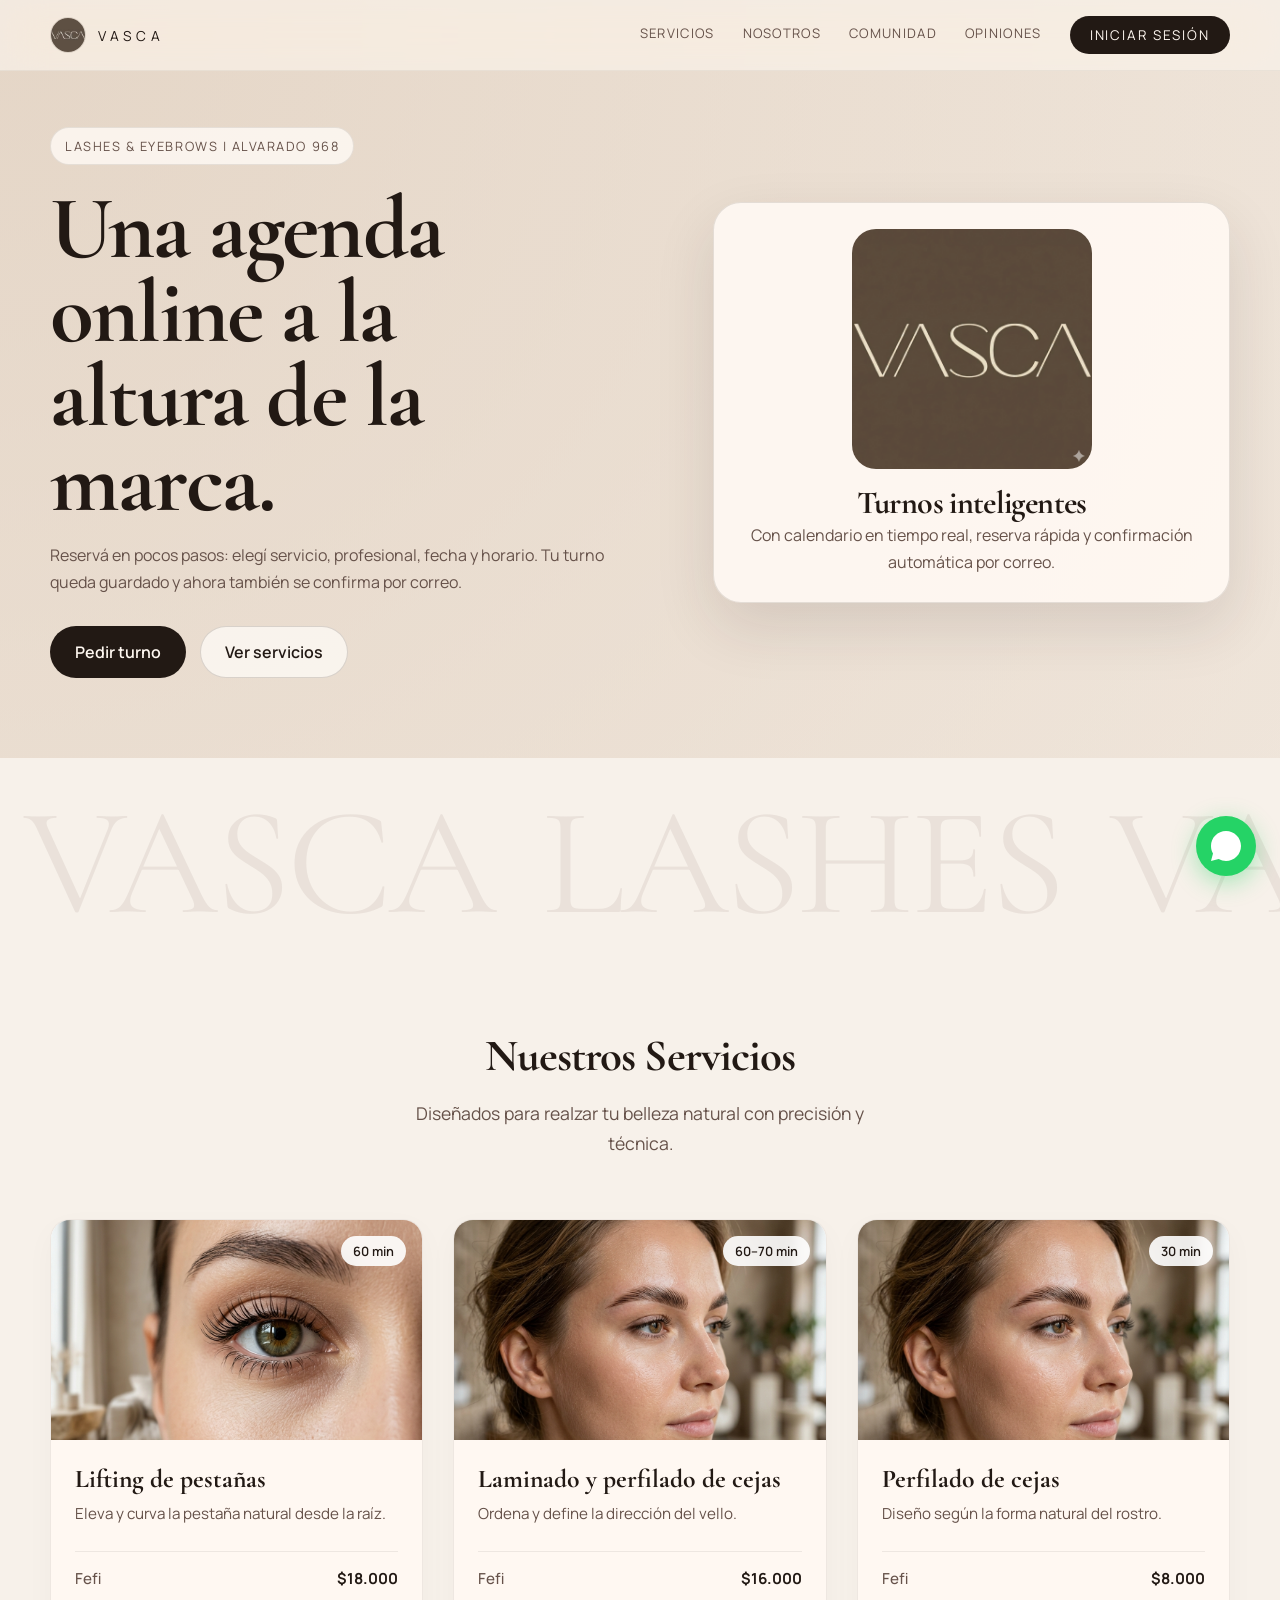
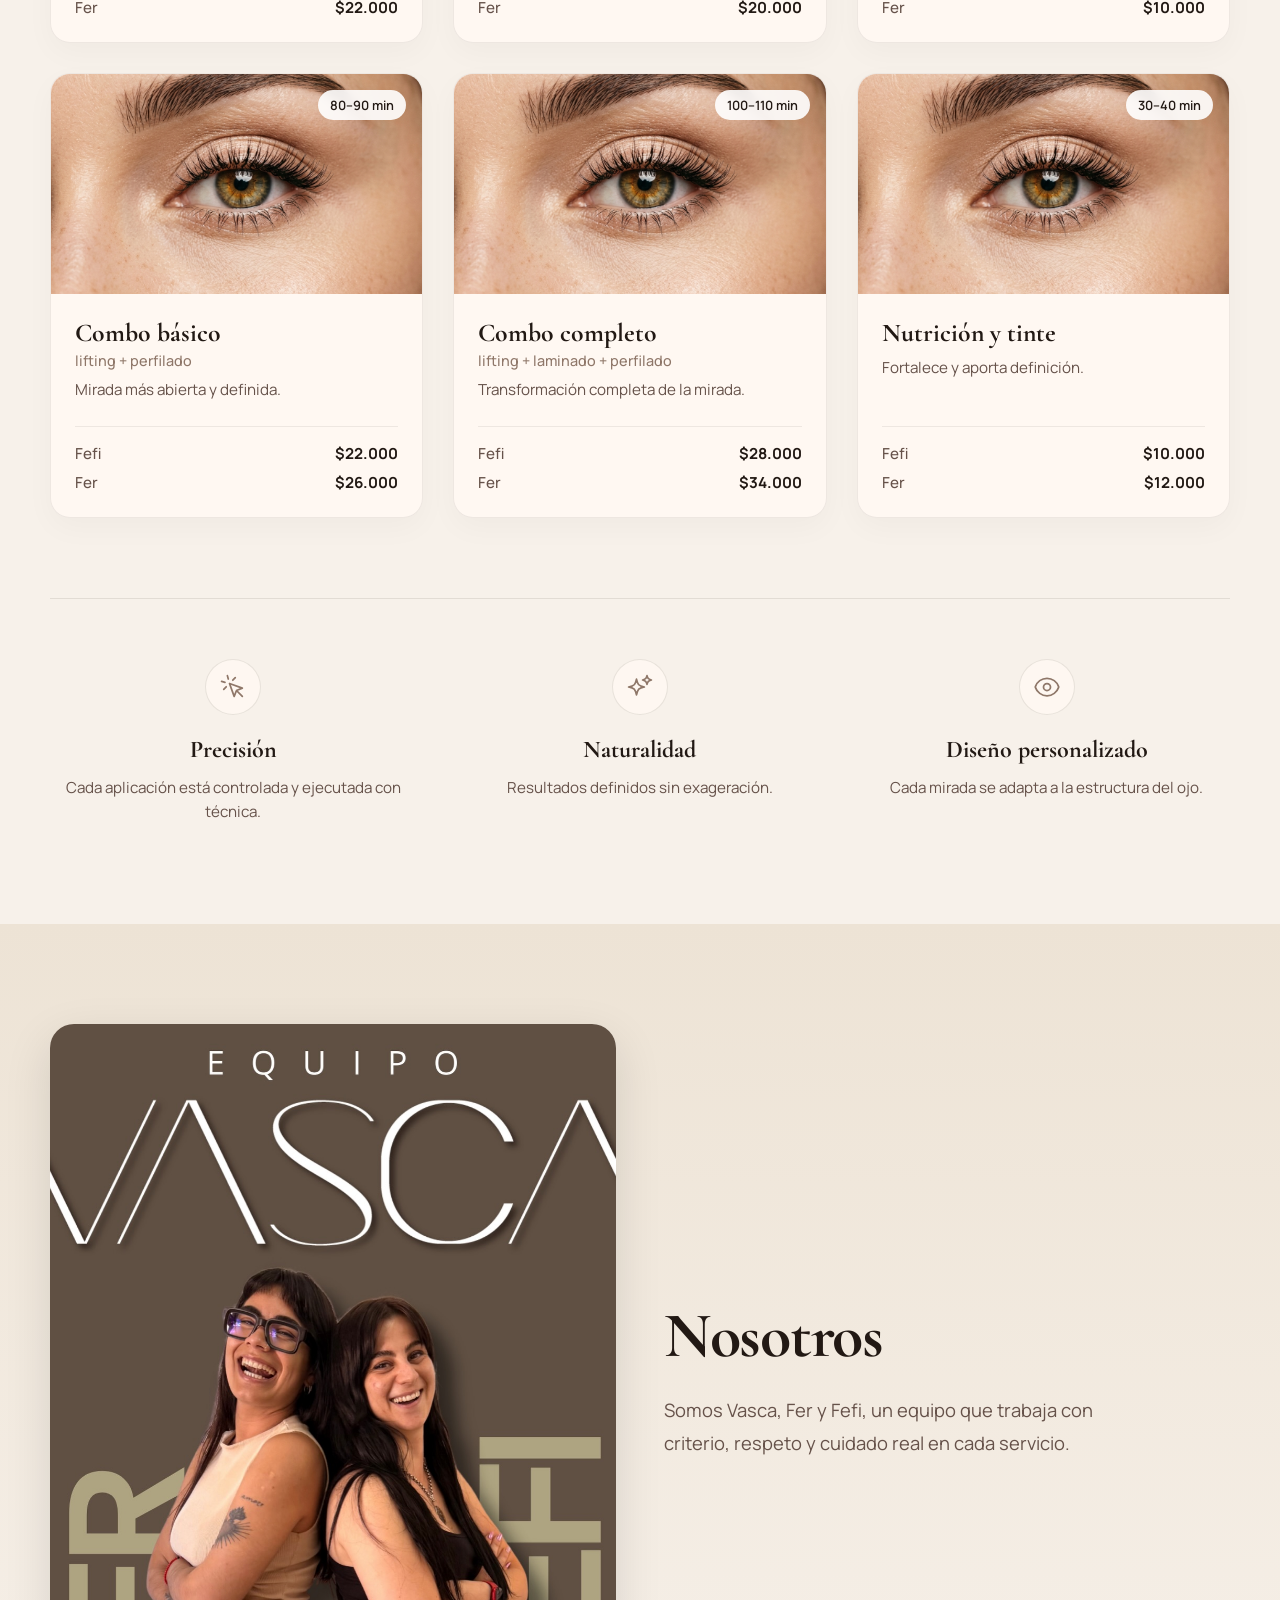
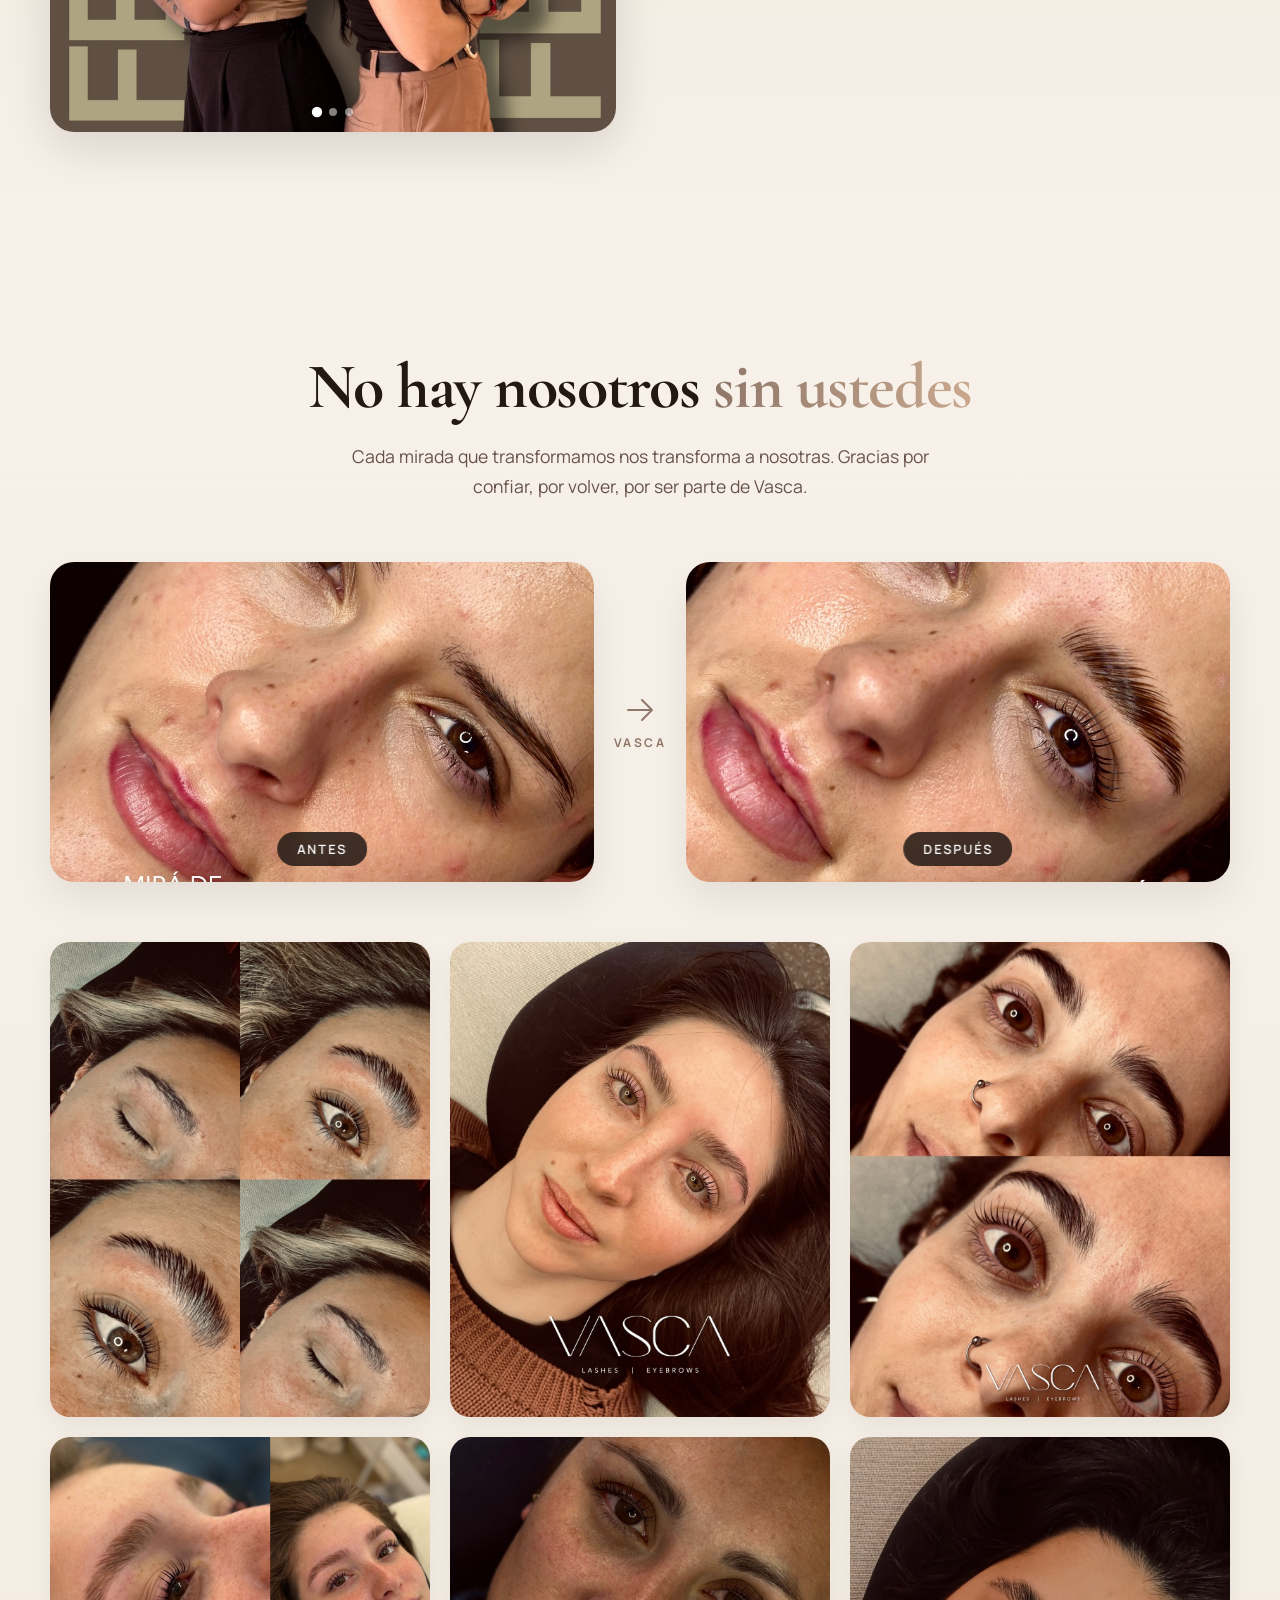
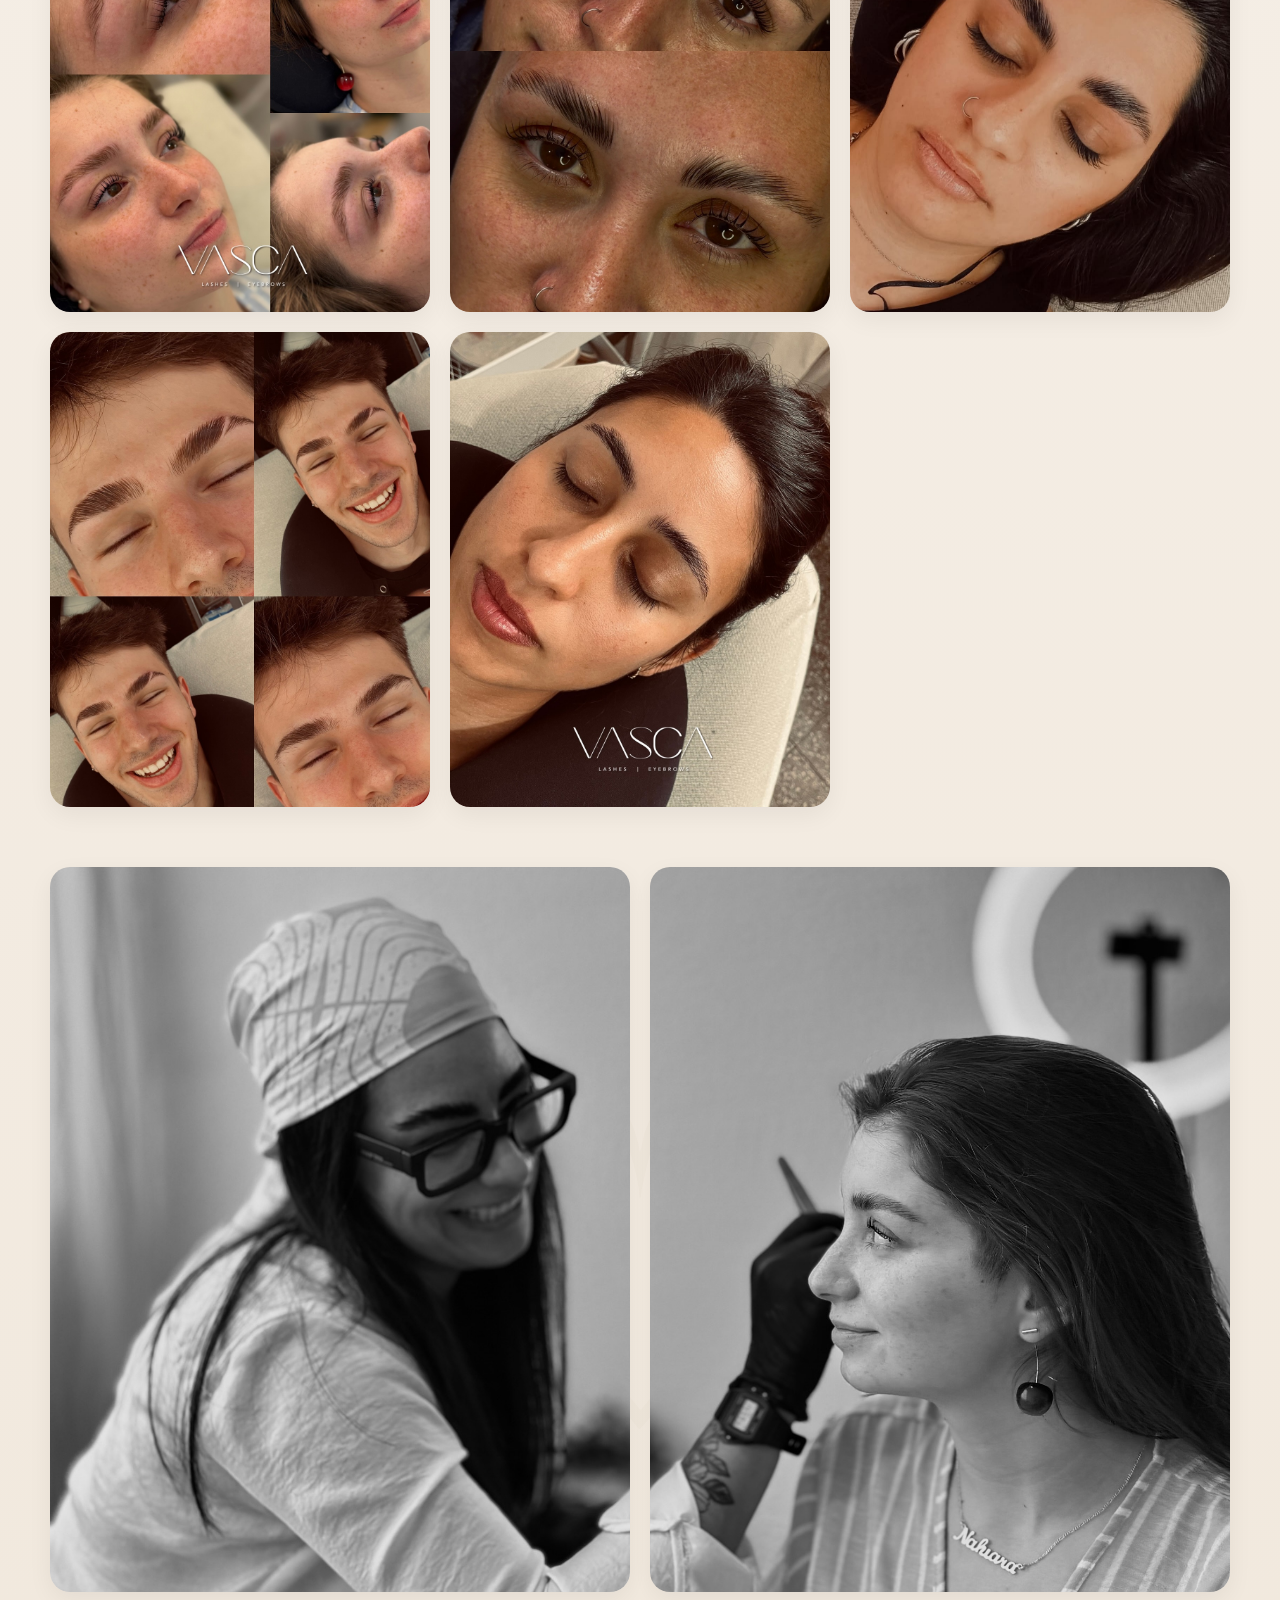
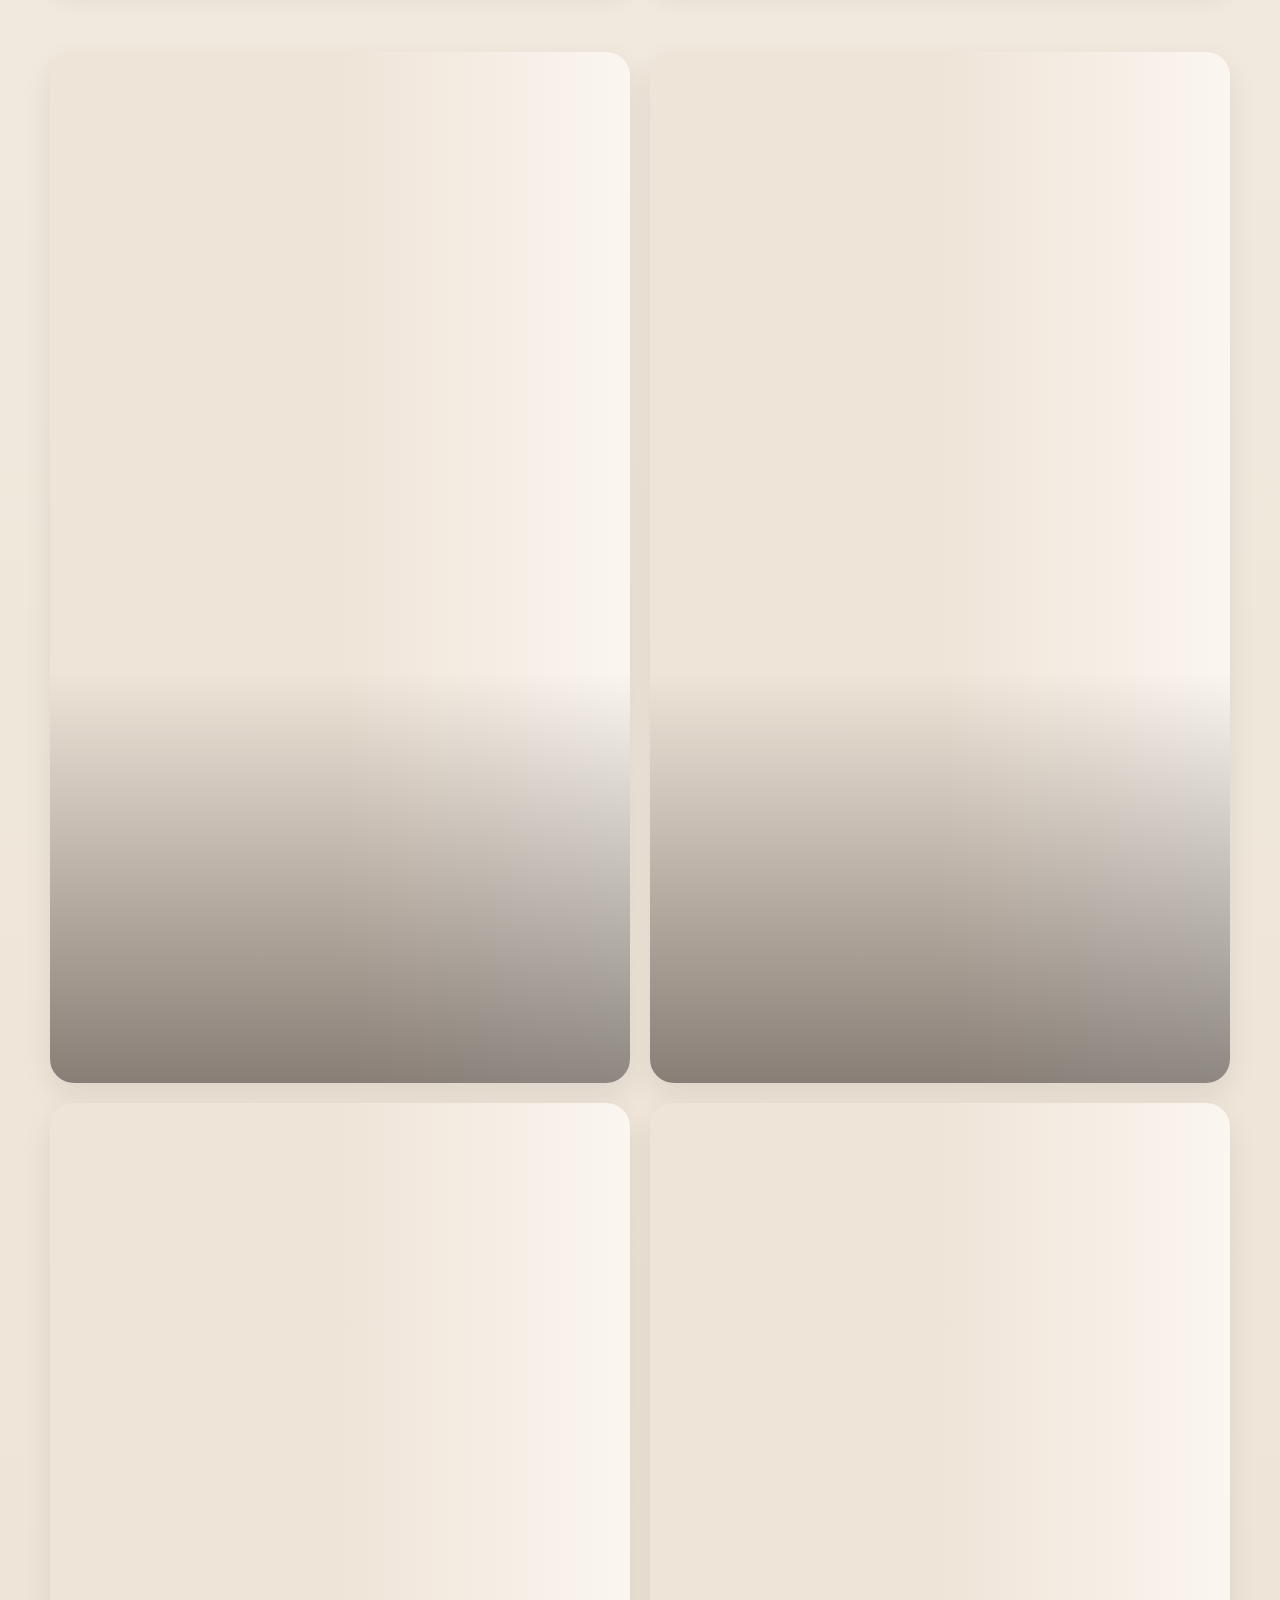
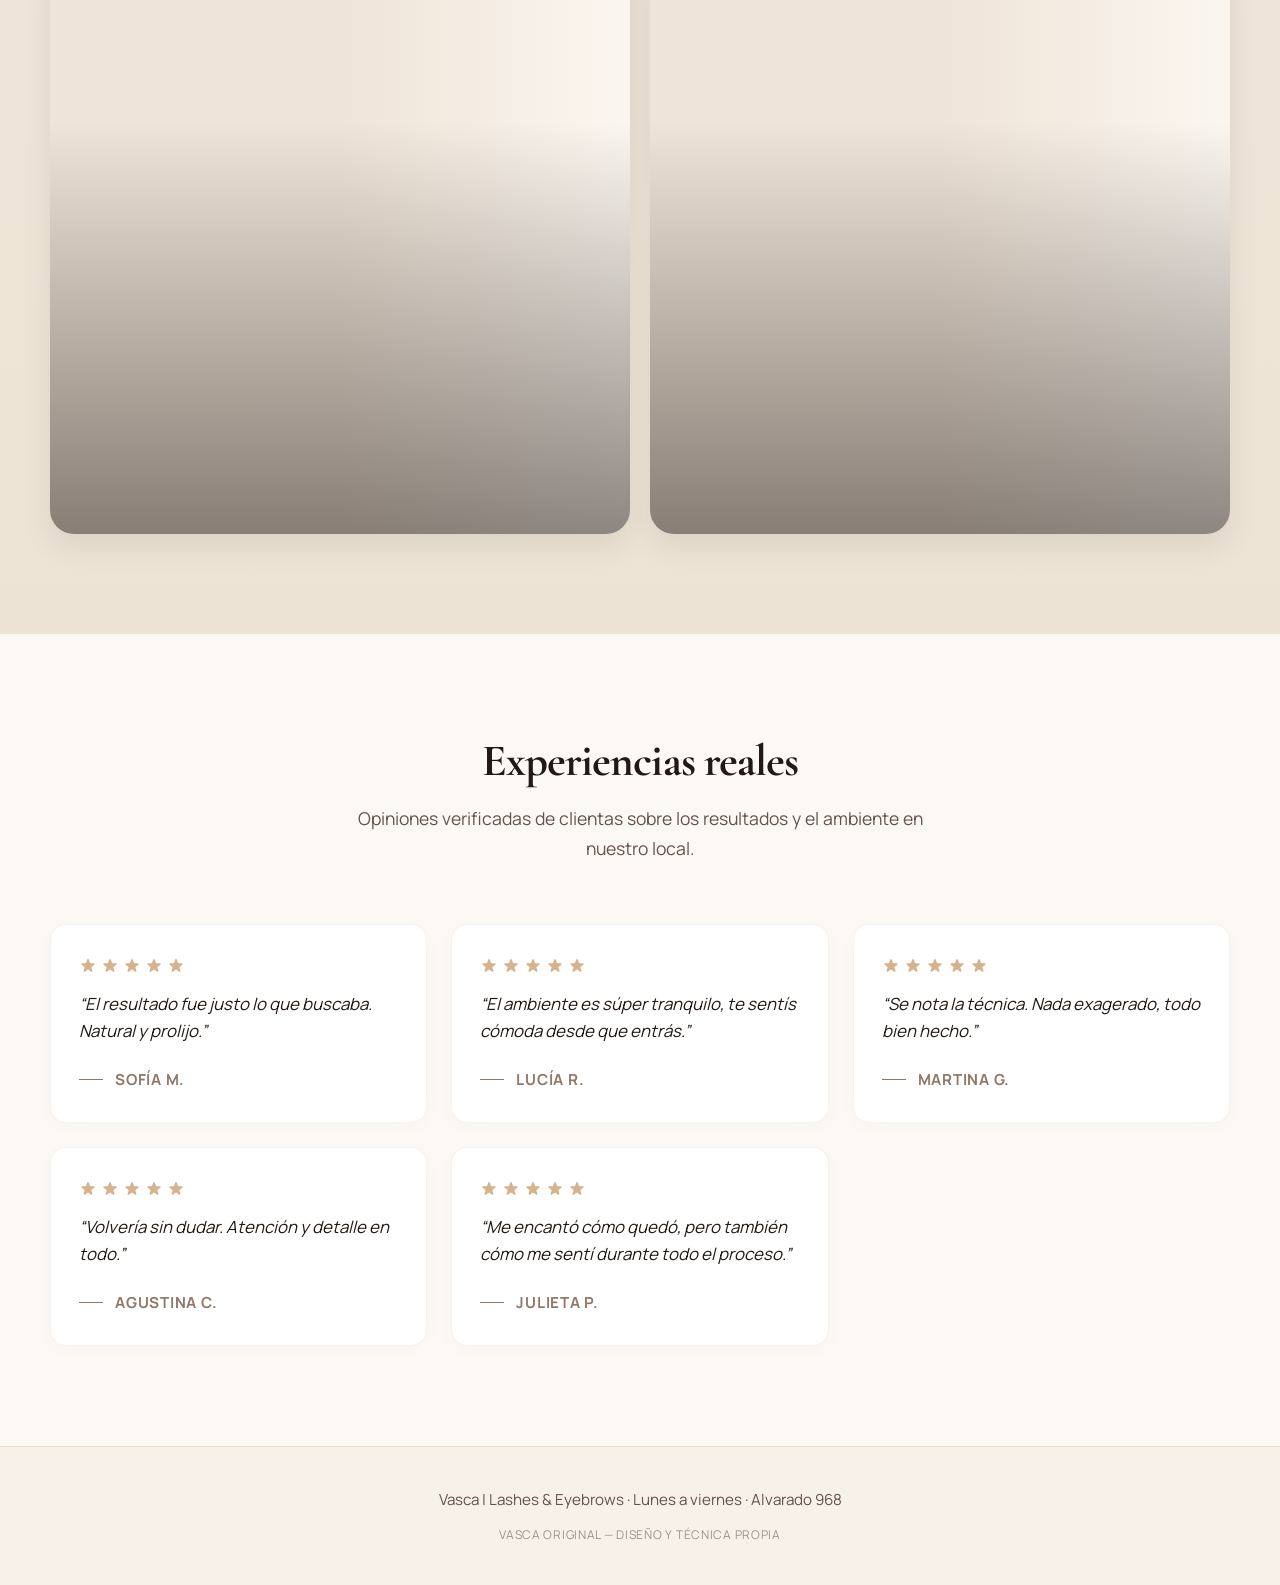
==== commit 06166e4a: "error ani" ====
--- a/index.html
+++ b/index.html
@@ -13,19 +13,6 @@
   <meta property="og:title" content="Vasca | Lashes &amp; Eyebrows">
   <meta property="og:description" content="Turnos online de lifting, laminado y perfilado. Alvarado 968.">
   <meta property="og:image" content="fotos/vasca.png">
-  <style>
-    /* Critical loader CSS - renders before external fonts/styles */
-    .page-loader{position:fixed;inset:0;z-index:1200;display:flex;align-items:center;justify-content:center;padding:24px;background:linear-gradient(180deg,rgba(18,13,10,.97),rgba(34,25,20,.99))}
-    .page-loader-shell{width:min(100%,420px);text-align:center;color:#f5efe8;display:flex;flex-direction:column;align-items:center}
-    .page-loader-mark{width:104px;height:104px;margin-bottom:24px;padding:10px;border-radius:50%;background:linear-gradient(135deg,rgba(255,248,241,.18),rgba(255,248,241,.05));border:1px solid rgba(255,248,241,.18)}
-    .page-loader-mark img{width:100%;height:100%;border-radius:50%;object-fit:cover}
-    .page-loader-wordmark{min-height:1em;font-size:clamp(3.4rem,12vw,5.6rem);line-height:.9;letter-spacing:.18em;margin-bottom:16px;color:#fff8f1;font-family:serif;visibility:hidden}
-    .page-loader-kicker{margin-bottom:12px;font-size:.78rem;letter-spacing:.24em;text-transform:uppercase;color:rgba(245,239,232,.72)}
-    .page-loader-copy{max-width:28ch;margin:0 auto 28px;color:rgba(245,239,232,.74);line-height:1.7}
-    .page-loader-progress{width:min(100%,260px);height:2px;overflow:hidden;border-radius:999px;background:rgba(255,248,241,.12)}
-    html.skip-loader .page-loader{display:none}
-    .page-loader.fonts-ready .page-loader-wordmark{visibility:visible;font-family:"Cormorant Garamond",serif}
-  </style>
   <link rel="preconnect" href="https://fonts.googleapis.com">
   <link rel="preconnect" href="https://fonts.gstatic.com" crossorigin>
   <link href="https://fonts.googleapis.com/css2?family=Cormorant+Garamond:wght@500;600;700&family=Manrope:wght@400;500;600;700&display=swap" rel="stylesheet">
@@ -34,28 +21,8 @@
   <link rel="icon" href="icon-192.png" type="image/png" sizes="192x192">
   <link rel="apple-touch-icon" href="icon-192.png">
   <link rel="manifest" href="manifest.json">
-  <script>
-    try {
-      if (sessionStorage.getItem("vasca-home-loader-seen") === "1") {
-        document.documentElement.classList.add("skip-loader");
-      }
-    } catch (_) {}
-  </script>
 </head>
 <body>
-  <div class="page-loader" id="page-loader" aria-hidden="true">
-    <div class="page-loader-shell">
-      <div class="page-loader-mark">
-        <img src="vasca-avatar.jpg" alt="Vasca">
-      </div>
-      <p class="page-loader-kicker">Lashes & Eyebrows · Alvarado 968</p>
-      <h1 class="page-loader-wordmark">VASCA</h1>
-      <p class="page-loader-copy">Preparando una experiencia premium pensada al detalle.</p>
-      <div class="page-loader-progress" aria-hidden="true">
-        <span data-loader-progress></span>
-      </div>
-    </div>
-  </div>
 
   <header class="topbar">
     <div class="shell topbar-inner">
@@ -97,18 +64,18 @@
     <section class="brand-watermark">
       <div class="watermark-container">
         <div class="watermark-track">
-          <span class="watermark-text">VASCA</span>
-          <span class="watermark-text">LASHES</span>
-          <span class="watermark-text">VASCA</span>
-          <span class="watermark-text">LASHES</span>
-          <span class="watermark-text">VASCA</span>
-          <span class="watermark-text">LASHES</span>
-          <span class="watermark-text">VASCA</span>
-          <span class="watermark-text">LASHES</span>
-          <span class="watermark-text">VASCA</span>
-          <span class="watermark-text">LASHES</span>
-          <span class="watermark-text">VASCA</span>
-          <span class="watermark-text">LASHES</span>
+          <div class="watermark-group">
+            <span class="watermark-text">VASCA</span><span class="watermark-text">LASHES</span>
+            <span class="watermark-text">VASCA</span><span class="watermark-text">LASHES</span>
+            <span class="watermark-text">VASCA</span><span class="watermark-text">LASHES</span>
+            <span class="watermark-text">VASCA</span><span class="watermark-text">LASHES</span>
+          </div>
+          <div class="watermark-group" aria-hidden="true">
+            <span class="watermark-text">VASCA</span><span class="watermark-text">LASHES</span>
+            <span class="watermark-text">VASCA</span><span class="watermark-text">LASHES</span>
+            <span class="watermark-text">VASCA</span><span class="watermark-text">LASHES</span>
+            <span class="watermark-text">VASCA</span><span class="watermark-text">LASHES</span>
+          </div>
         </div>
       </div>
     </section>
@@ -169,13 +136,13 @@
         <div class="nosotros-grid reveal">
           <div class="nosotros-carousel" id="nosotros-carousel">
             <div class="carousel-slide active">
-              <img src="img/fotovasca1.jpg" alt="Vasca equipo" loading="lazy">
+              <img src="img/fotovasca1.jpg" alt="Vasca equipo" fetchpriority="high">
             </div>
             <div class="carousel-slide">
-              <video src="img/videovasca1.mp4" muted loop playsinline preload="none"></video>
+              <video src="img/videovasca1.mp4" muted loop playsinline preload="auto"></video>
             </div>
             <div class="carousel-slide">
-              <video src="img/videoavasca2.mp4" muted loop playsinline preload="none"></video>
+              <video src="img/videoavasca2.mp4" muted loop playsinline preload="auto"></video>
             </div>
             <div class="carousel-dots" id="carousel-dots">
               <span class="dot active"></span>
@@ -230,10 +197,10 @@
         </div>
 
         <div class="community-videos">
-          <div class="video-card"><video src="img/video.mp4" muted loop playsinline preload="none" loading="lazy"></video><div class="video-overlay"></div></div>
-          <div class="video-card"><video src="img/video2.mp4" muted loop playsinline preload="none" loading="lazy"></video><div class="video-overlay"></div></div>
-          <div class="video-card"><video src="img/video3.mp4" muted loop playsinline preload="none" loading="lazy"></video><div class="video-overlay"></div></div>
-          <div class="video-card"><video src="img/video4.mp4" muted loop playsinline preload="none" loading="lazy"></video><div class="video-overlay"></div></div>
+          <div class="video-card"><video src="img/video.mp4" muted loop playsinline preload="metadata"></video><div class="video-overlay"></div></div>
+          <div class="video-card"><video src="img/video2.mp4" muted loop playsinline preload="metadata"></video><div class="video-overlay"></div></div>
+          <div class="video-card"><video src="img/video3.mp4" muted loop playsinline preload="metadata"></video><div class="video-overlay"></div></div>
+          <div class="video-card"><video src="img/video4.mp4" muted loop playsinline preload="metadata"></video><div class="video-overlay"></div></div>
         </div>
       </div>
     </section>
--- a/styles.css
+++ b/styles.css
@@ -25,109 +25,10 @@
   overflow-x: hidden;
 }
 
-html.skip-loader .page-loader { display: none; }
 
 a { color: inherit; text-decoration: none; }
 
 .shell { width: min(1180px, calc(100% - 40px)); margin: 0 auto; }
-
-/* PREMIUM LOADER */
-.page-loader {
-  position: fixed;
-  inset: 0;
-  z-index: 1200;
-  display: flex;
-  align-items: center;
-  justify-content: center;
-  padding: 24px;
-  background:
-    radial-gradient(circle at 50% 40%, rgba(201, 168, 142, 0.18), transparent 50%),
-    linear-gradient(180deg, rgba(18, 13, 10, 0.97) 0%, rgba(34, 25, 20, 0.99) 100%);
-  transition: opacity 0.7s cubic-bezier(.23,1,.32,1), visibility 0.7s cubic-bezier(.23,1,.32,1);
-}
-
-.page-loader.is-hidden {
-  opacity: 0;
-  visibility: hidden;
-  pointer-events: none;
-}
-
-.page-loader-shell {
-  width: min(100%, 420px);
-  text-align: center;
-  color: #f5efe8;
-  display: flex;
-  flex-direction: column;
-  align-items: center;
-}
-
-.page-loader-mark {
-  width: 104px;
-  height: 104px;
-  margin-bottom: 24px;
-  padding: 10px;
-  border-radius: 50%;
-  background: linear-gradient(135deg, rgba(255, 248, 241, 0.18), rgba(255, 248, 241, 0.05));
-  border: 1px solid rgba(255, 248, 241, 0.18);
-  box-shadow: 0 18px 60px rgba(0, 0, 0, 0.34);
-}
-
-.page-loader-mark img {
-  width: 100%;
-  height: 100%;
-  border-radius: 50%;
-  object-fit: cover;
-}
-
-.page-loader-kicker {
-  margin-bottom: 12px;
-  font-size: 0.78rem;
-  letter-spacing: 0.24em;
-  text-transform: uppercase;
-  color: rgba(245, 239, 232, 0.72);
-}
-
-.page-loader-wordmark {
-  font-family: "Cormorant Garamond", serif;
-  font-size: clamp(3.4rem, 12vw, 5.6rem);
-  line-height: 0.9;
-  letter-spacing: 0.18em;
-  margin-bottom: 16px;
-  color: #fff8f1;
-}
-
-.page-loader-copy {
-  max-width: 28ch;
-  margin: 0 auto 28px;
-  color: rgba(245, 239, 232, 0.74);
-  line-height: 1.7;
-}
-
-.page-loader-progress {
-  width: min(100%, 260px);
-  height: 2px;
-  overflow: hidden;
-  border-radius: 999px;
-  background: rgba(255, 248, 241, 0.12);
-}
-
-.page-loader-progress span {
-  display: block;
-  width: 35%;
-  height: 100%;
-  border-radius: inherit;
-  background: linear-gradient(90deg, transparent, #f5efe8 36%, #c9a88e 100%);
-  transform: translateX(-140%);
-}
-
-.page-loader.is-animating .page-loader-progress span {
-  animation: loaderSweep 1.4s cubic-bezier(.23,1,.32,1) infinite;
-}
-
-@keyframes loaderSweep {
-  0% { transform: translateX(-140%); }
-  100% { transform: translateX(400%); }
-}
 
 /* ─── ANIMATIONS ────────────────────────────────── */
 @keyframes fadeUp {
@@ -167,14 +68,31 @@
   50% { box-shadow: 0 0 30px 8px rgba(143, 119, 105, 0.15); }
 }
 
-.reveal { opacity: 0; transform: translateY(30px); transition: opacity 0.45s cubic-bezier(.23,1,.32,1), transform 0.45s cubic-bezier(.23,1,.32,1); }
-.reveal.visible { opacity: 1; transform: translateY(0); }
-.reveal-left { opacity: 0; transform: translateX(-30px); transition: opacity 0.45s cubic-bezier(.23,1,.32,1), transform 0.45s cubic-bezier(.23,1,.32,1); }
-.reveal-left.visible { opacity: 1; transform: translateX(0); }
-.reveal-right { opacity: 0; transform: translateX(30px); transition: opacity 0.45s cubic-bezier(.23,1,.32,1), transform 0.45s cubic-bezier(.23,1,.32,1); }
-.reveal-right.visible { opacity: 1; transform: translateX(0); }
-.reveal-scale { opacity: 0; transform: scale(0.94); transition: opacity 0.45s cubic-bezier(.23,1,.32,1), transform 0.45s cubic-bezier(.23,1,.32,1); }
-.reveal-scale.visible { opacity: 1; transform: scale(1); }
+.reveal { opacity: 0; }
+.reveal.visible { animation: revealUp 0.6s cubic-bezier(.23,1,.32,1) both; }
+.reveal-left { opacity: 0; }
+.reveal-left.visible { animation: revealLeft 0.6s cubic-bezier(.23,1,.32,1) both; }
+.reveal-right { opacity: 0; }
+.reveal-right.visible { animation: revealRight 0.6s cubic-bezier(.23,1,.32,1) both; }
+.reveal-scale { opacity: 0; }
+.reveal-scale.visible { animation: revealScale 0.6s cubic-bezier(.23,1,.32,1) both; }
+
+@keyframes revealUp {
+  0% { opacity: 0; transform: translateY(40px); }
+  100% { opacity: 1; transform: translateY(0); }
+}
+@keyframes revealLeft {
+  0% { opacity: 0; transform: translateX(-40px); }
+  100% { opacity: 1; transform: translateX(0); }
+}
+@keyframes revealRight {
+  0% { opacity: 0; transform: translateX(40px); }
+  100% { opacity: 1; transform: translateX(0); }
+}
+@keyframes revealScale {
+  0% { opacity: 0; transform: scale(0.9); }
+  100% { opacity: 1; transform: scale(1); }
+}
 
 /* ─── TOPBAR ─────────────────────────────────── */
 .topbar {
@@ -284,11 +202,12 @@
 
 /* ─── WATERMARK MARQUEE ──────────────────────── */
 .brand-watermark { padding: 40px 0 0; overflow: hidden; background-color: var(--bg); }
-.watermark-container { width: 100%; overflow: hidden; }
+.watermark-container { width: 100%; overflow: hidden; display: flex; white-space: nowrap; }
 .watermark-track {
-  display: flex; width: max-content;
-  animation: marquee 12s linear infinite;
-}
+  display: flex; flex-wrap: nowrap; width: max-content;
+  animation: marquee 20s linear infinite;
+}
+.watermark-group { display: flex; flex-shrink: 0; }
 .watermark-text {
   font-family: "Cormorant Garamond", serif;
   font-size: clamp(6rem, 12vw, 15rem); font-weight: 400;
@@ -318,6 +237,11 @@
 .service-card-premium:hover { transform: translateY(-10px); box-shadow: var(--shadow-hover); }
 
 .service-image-wrapper { position: relative; width: 100%; height: 220px; overflow: hidden; }
+.service-image-wrapper, .nosotros-carousel, .ba-card, .gallery-item, .video-card {
+  background: linear-gradient(90deg, #efe4d8 25%, #fbf6f0 50%, #efe4d8 75%);
+  background-size: 200% 100%;
+  animation: shimmer 1.5s infinite;
+}
 .service-image-wrapper img {
   width: 100%; height: 100%; object-fit: cover;
   transition: transform 0.7s cubic-bezier(.23,1,.32,1);
@@ -387,14 +311,14 @@
 .carousel-slide {
   position: absolute; inset: 0;
   opacity: 0; z-index: 1;
-  transition: opacity 1.2s ease;
+  transition: opacity 1s ease;
 }
 .carousel-slide.active {
   opacity: 1; z-index: 3;
 }
 .carousel-slide.fade-out {
   opacity: 0; z-index: 2;
-  transition: opacity 1.2s ease;
+  transition: opacity 1s ease;
 }
 .carousel-slide img,
 .carousel-slide video {
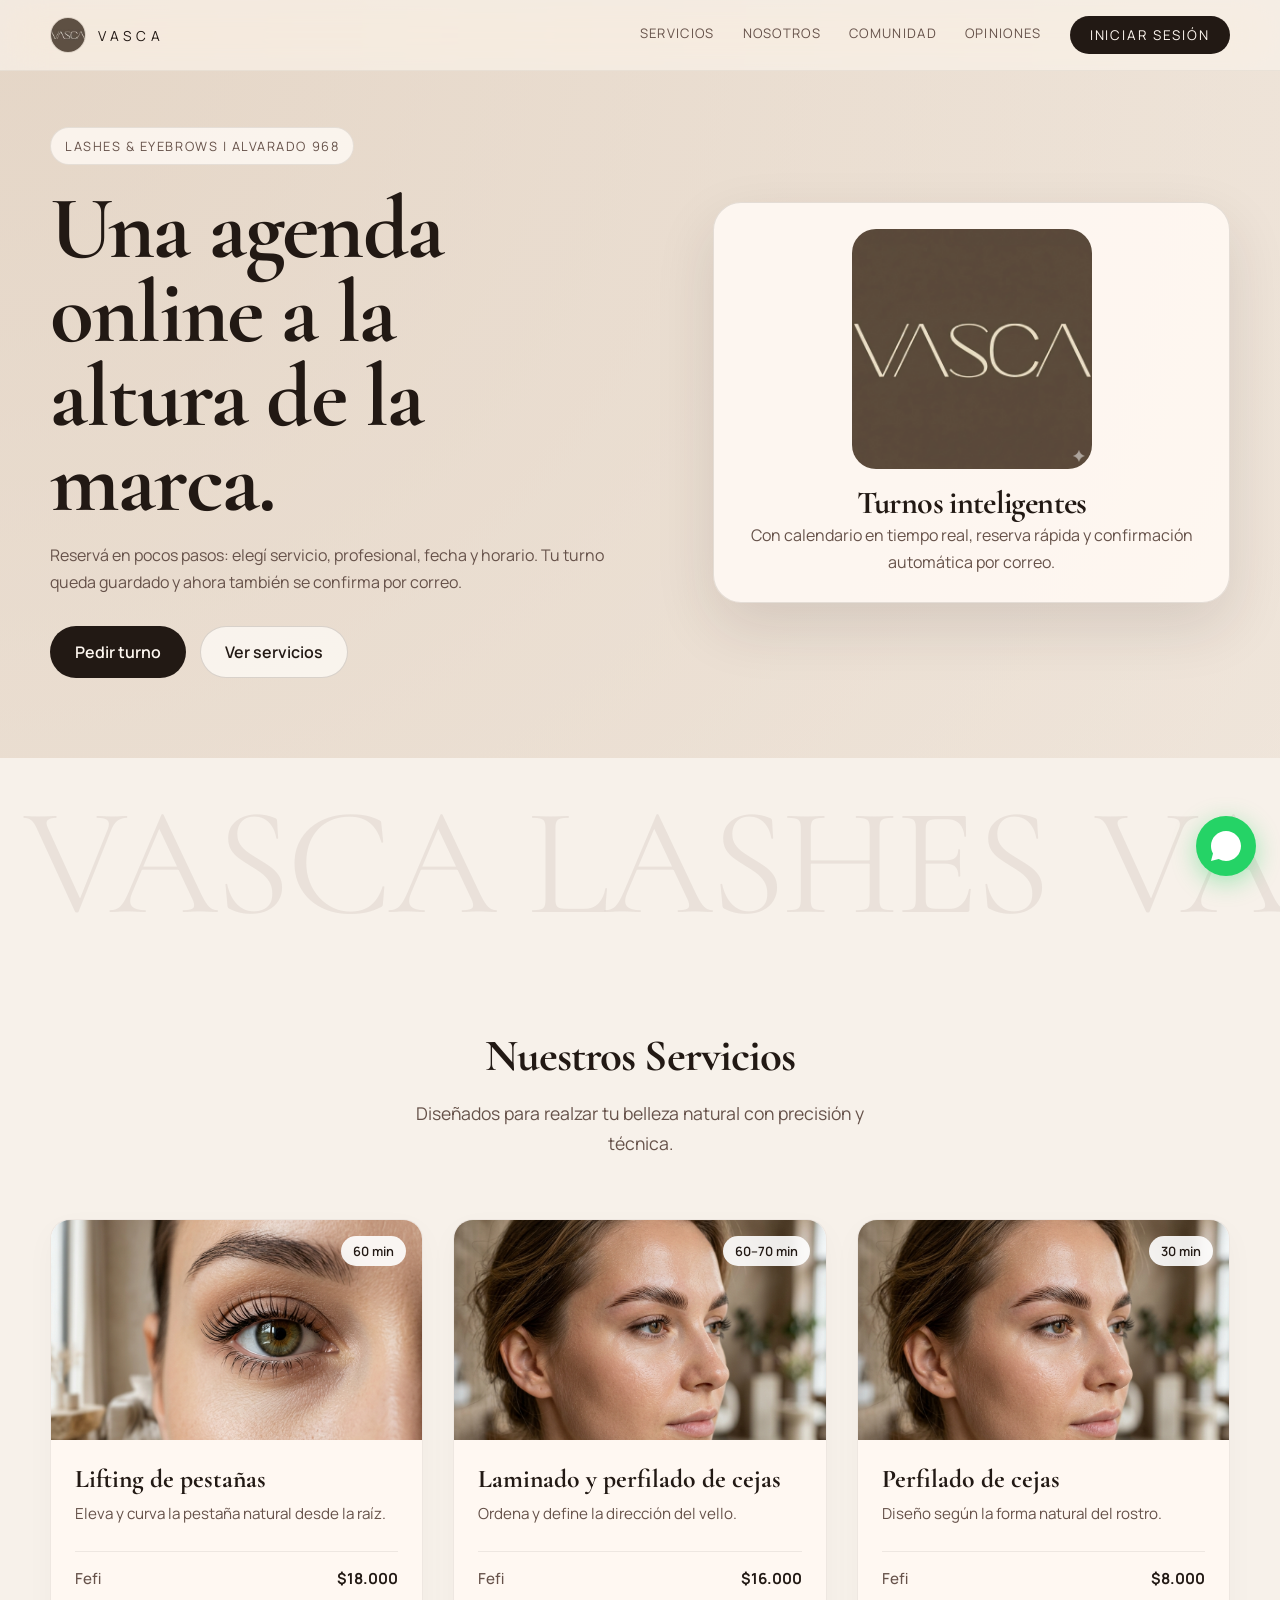
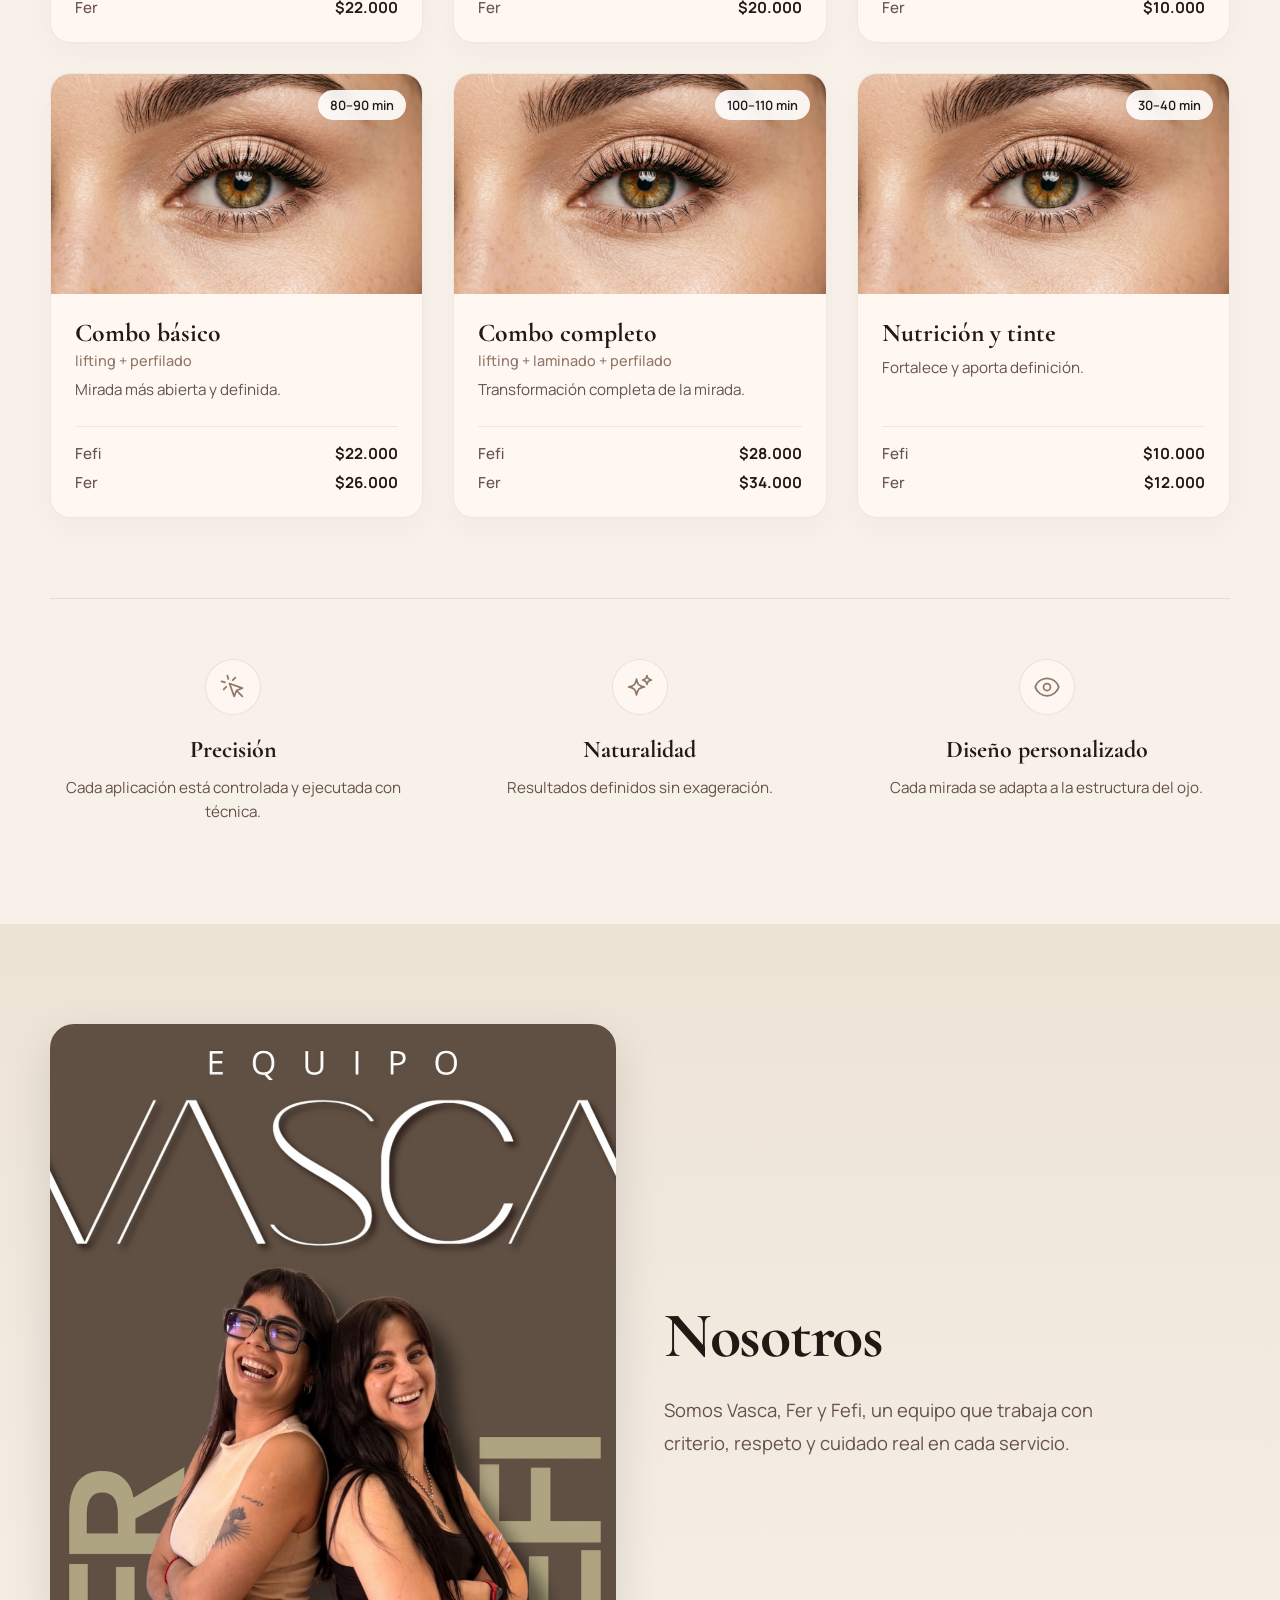
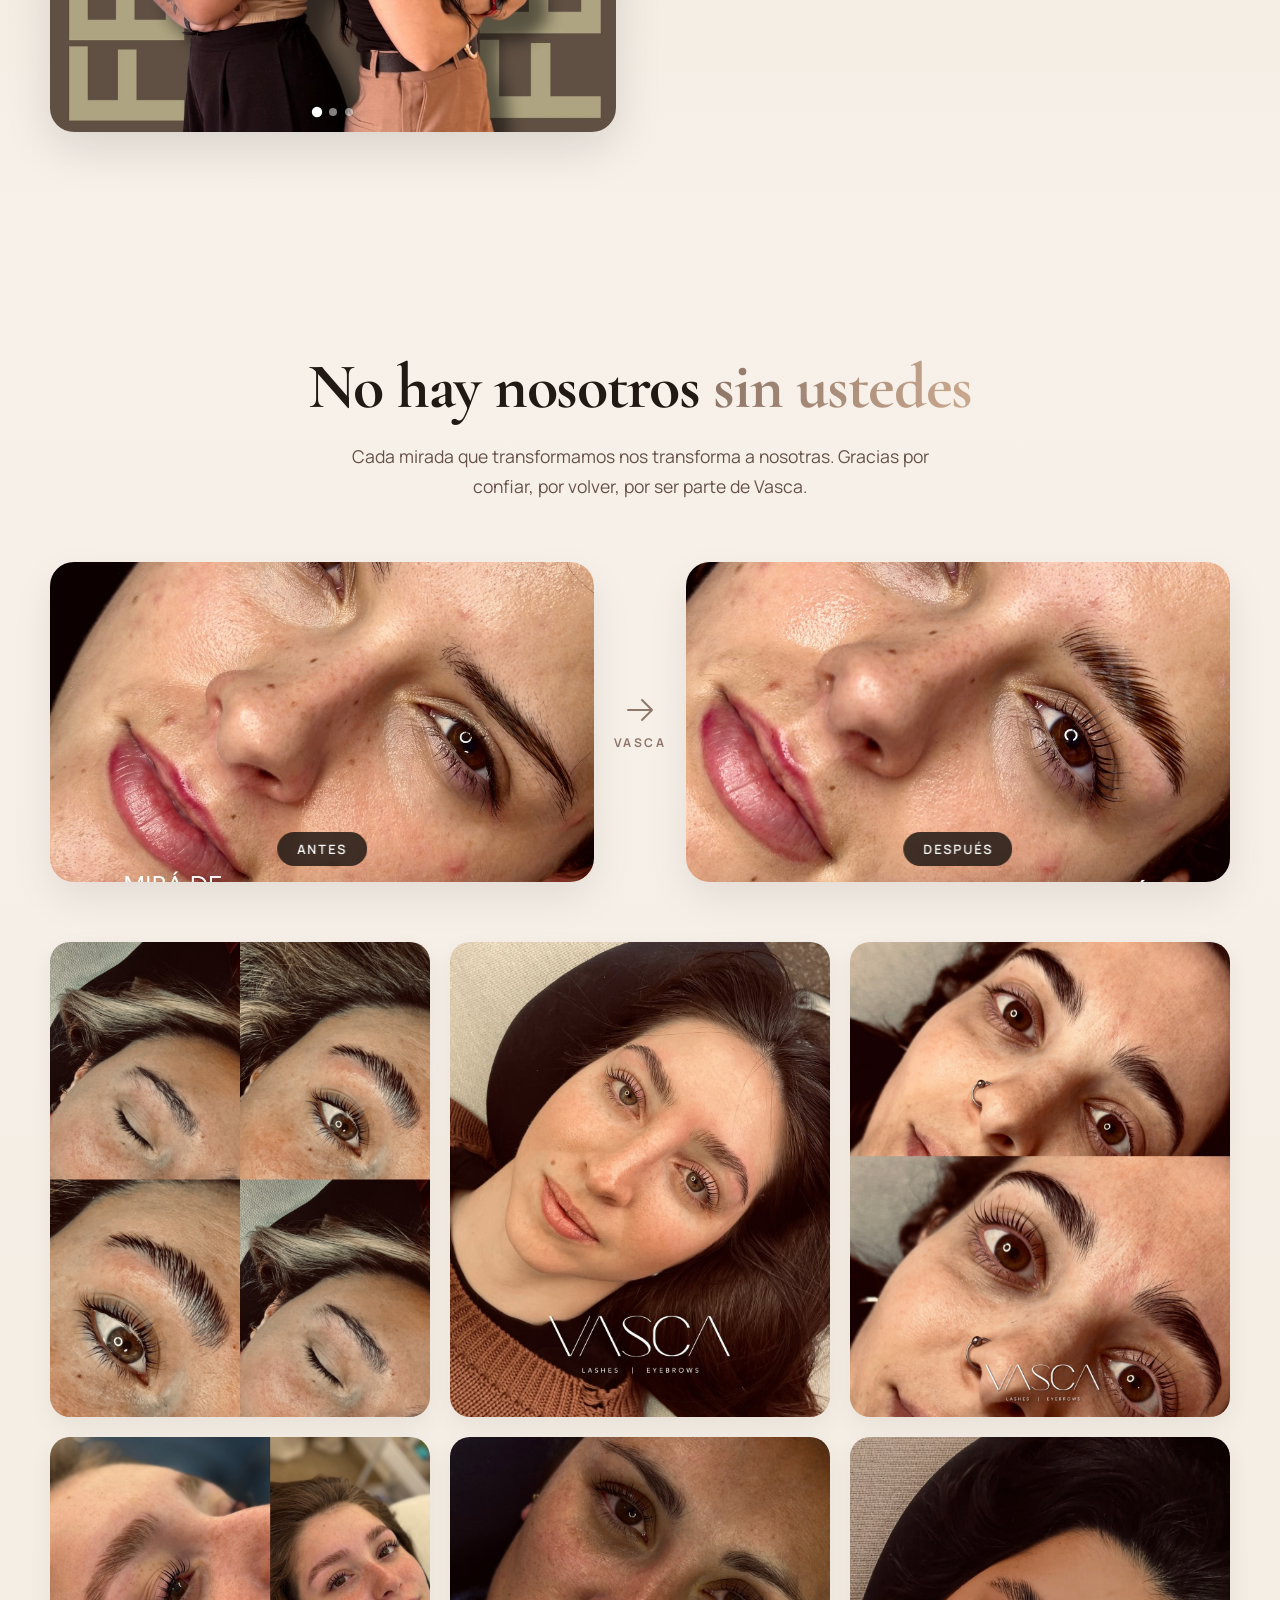
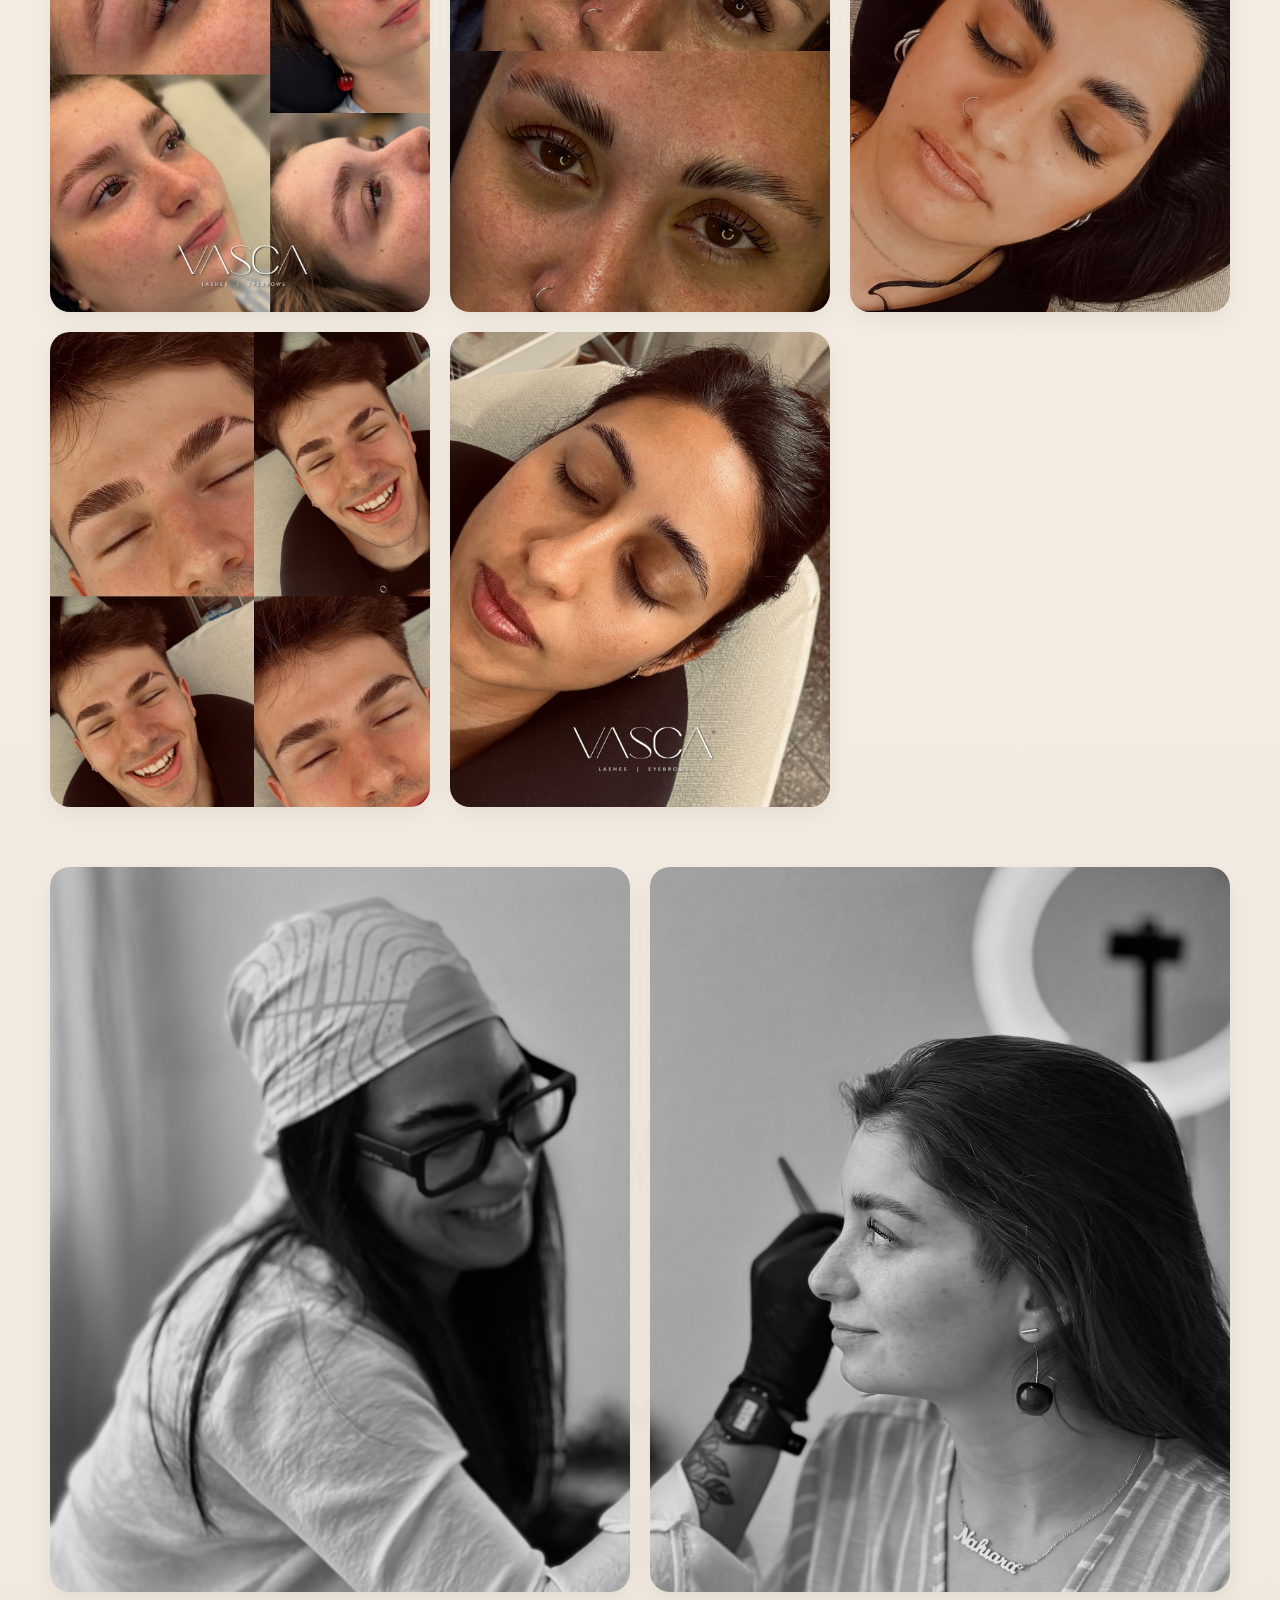
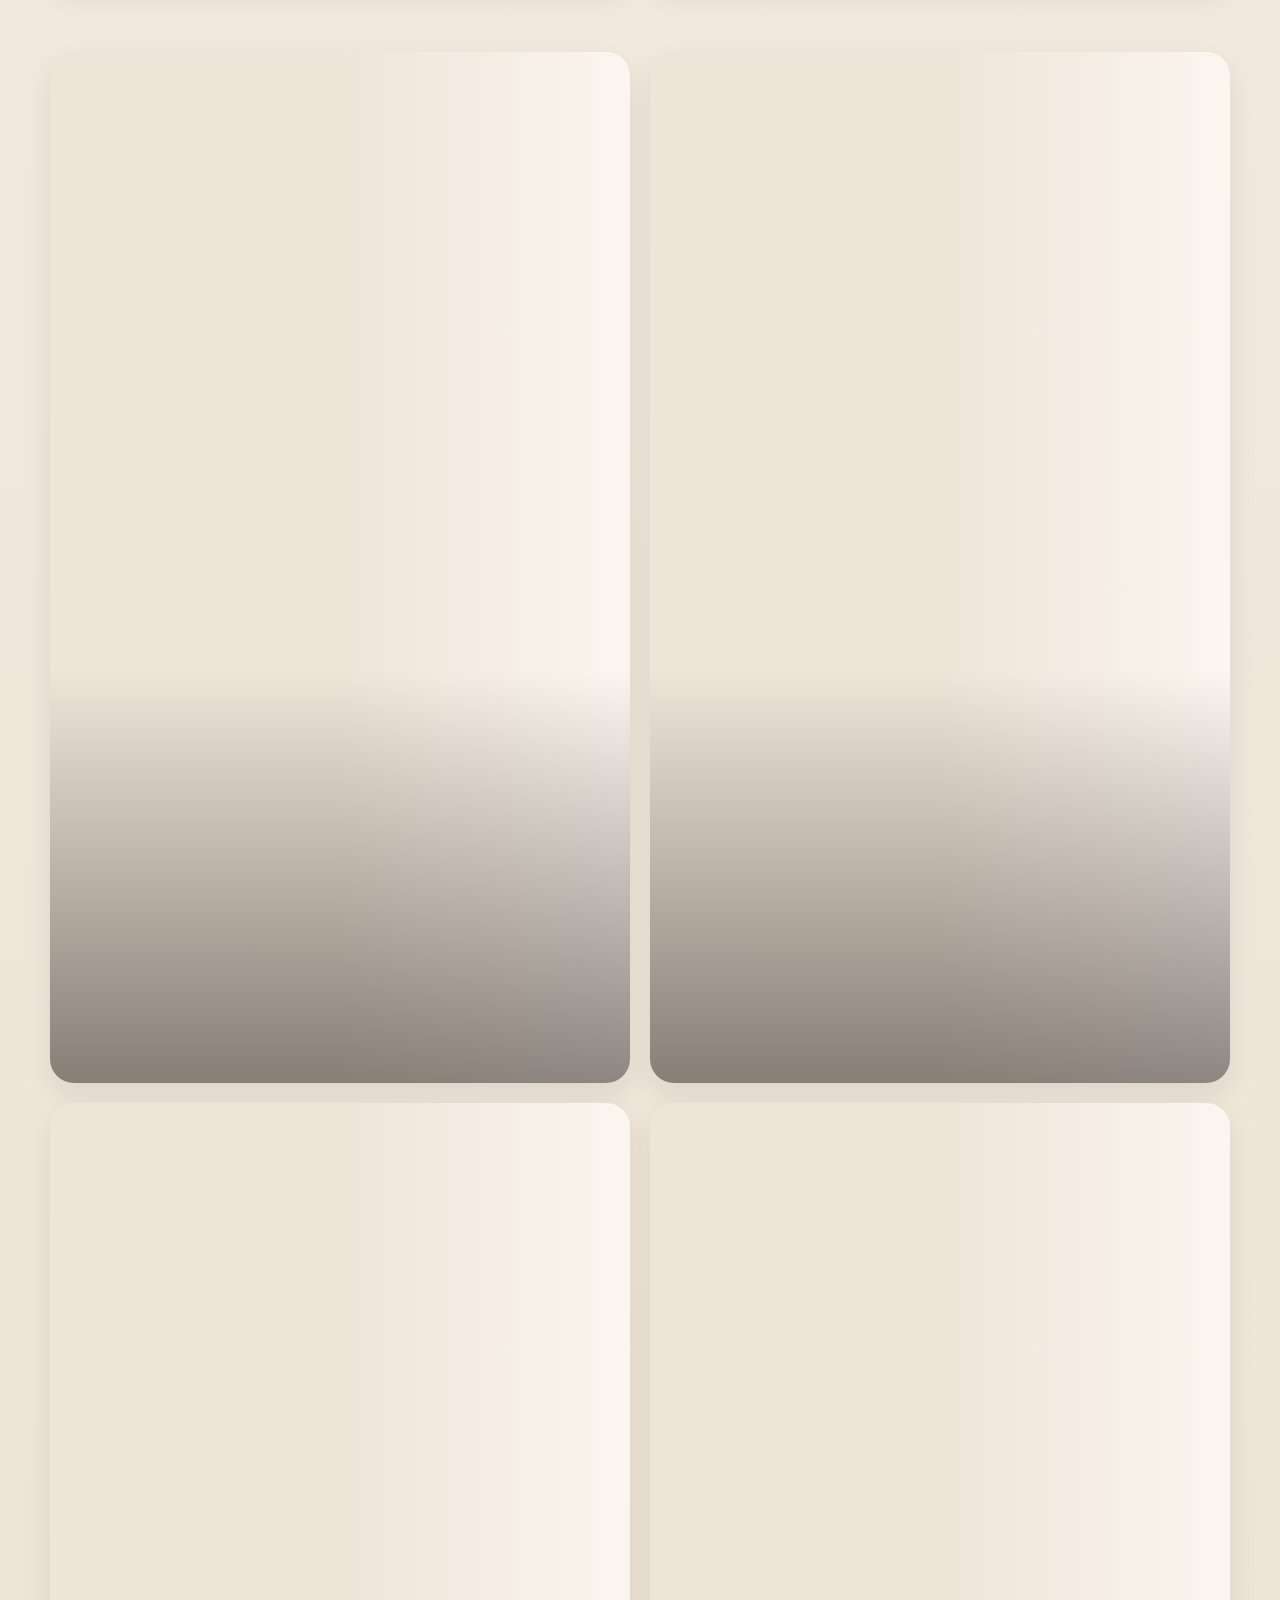
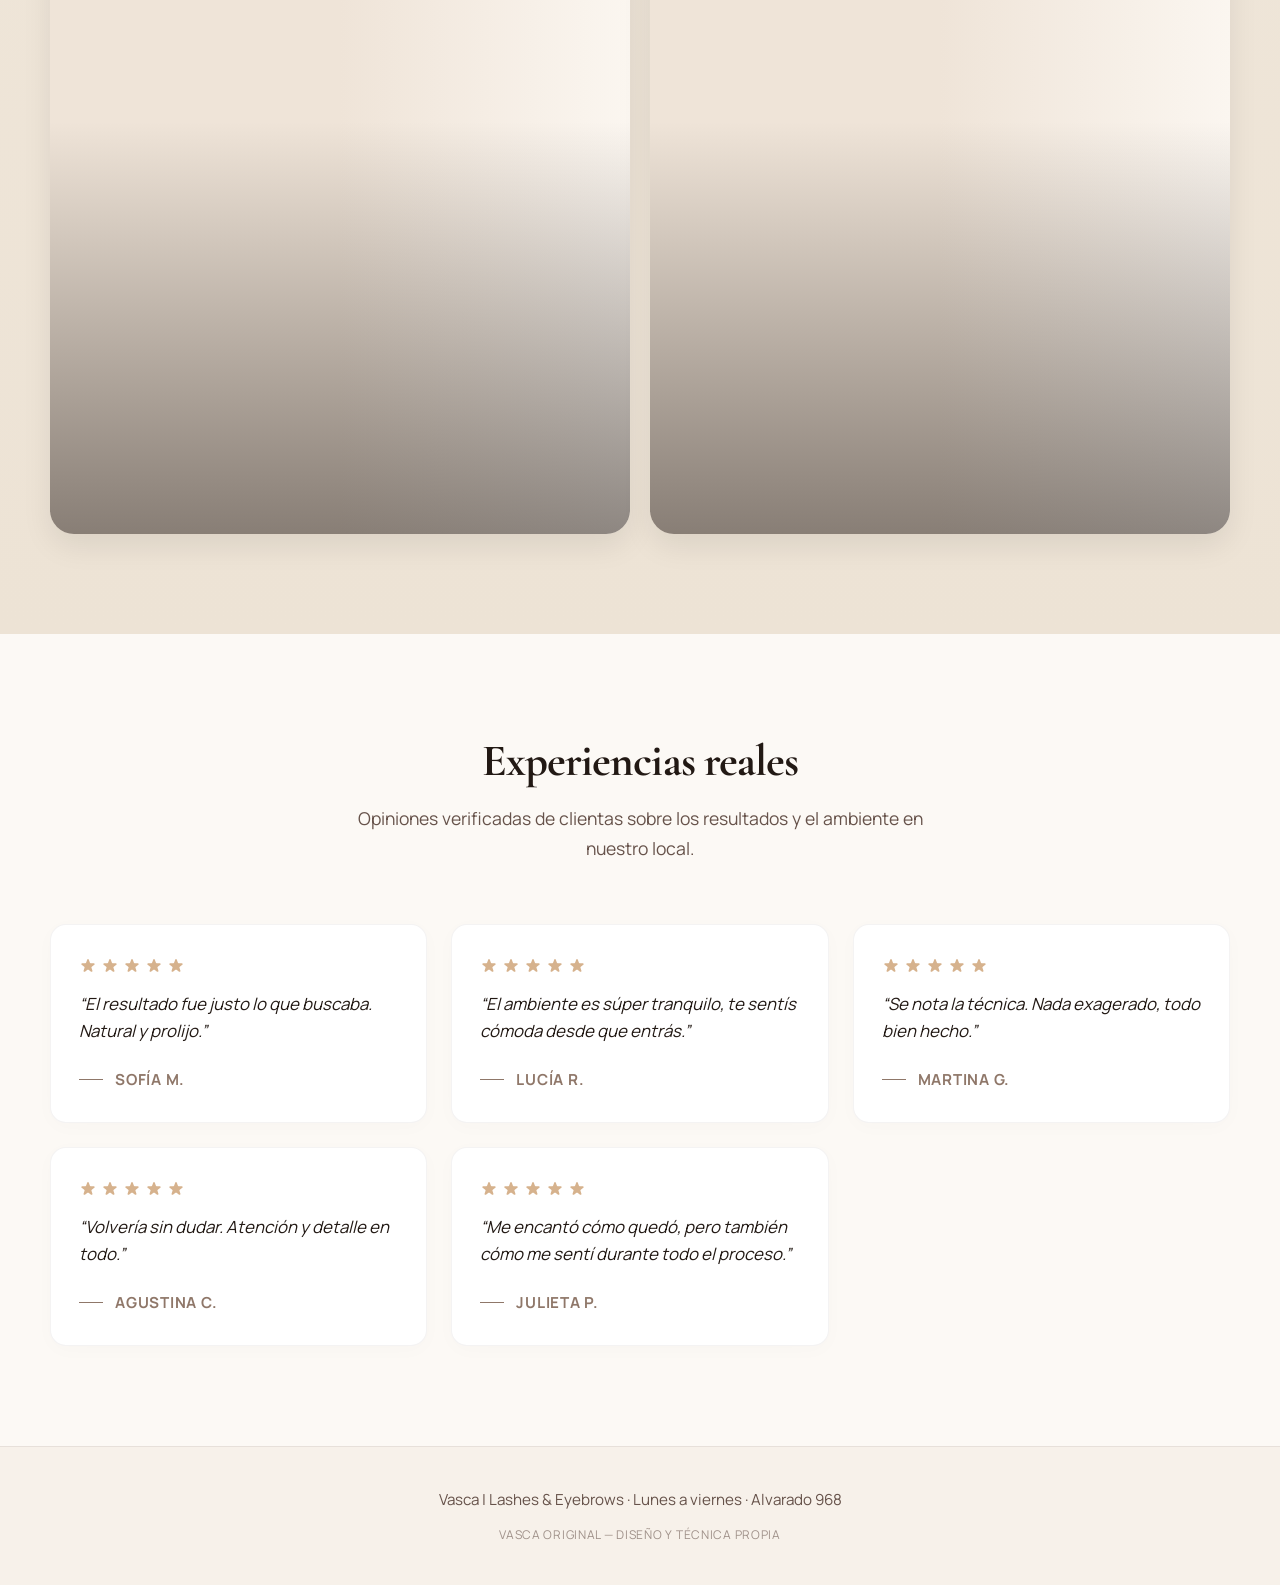
==== commit 513004c5: "mejora anim" ====
--- a/index.html
+++ b/index.html
@@ -64,18 +64,24 @@
     <section class="brand-watermark">
       <div class="watermark-container">
         <div class="watermark-track">
-          <div class="watermark-group">
-            <span class="watermark-text">VASCA</span><span class="watermark-text">LASHES</span>
-            <span class="watermark-text">VASCA</span><span class="watermark-text">LASHES</span>
-            <span class="watermark-text">VASCA</span><span class="watermark-text">LASHES</span>
-            <span class="watermark-text">VASCA</span><span class="watermark-text">LASHES</span>
-          </div>
-          <div class="watermark-group" aria-hidden="true">
-            <span class="watermark-text">VASCA</span><span class="watermark-text">LASHES</span>
-            <span class="watermark-text">VASCA</span><span class="watermark-text">LASHES</span>
-            <span class="watermark-text">VASCA</span><span class="watermark-text">LASHES</span>
-            <span class="watermark-text">VASCA</span><span class="watermark-text">LASHES</span>
-          </div>
+          <span class="watermark-text">VASCA LASHES</span>
+          <span class="watermark-text">VASCA LASHES</span>
+          <span class="watermark-text">VASCA LASHES</span>
+          <span class="watermark-text">VASCA LASHES</span>
+          <span class="watermark-text">VASCA LASHES</span>
+          <span class="watermark-text">VASCA LASHES</span>
+          <span class="watermark-text">VASCA LASHES</span>
+          <span class="watermark-text">VASCA LASHES</span>
+        </div>
+        <div class="watermark-track">
+          <span class="watermark-text">VASCA LASHES</span>
+          <span class="watermark-text">VASCA LASHES</span>
+          <span class="watermark-text">VASCA LASHES</span>
+          <span class="watermark-text">VASCA LASHES</span>
+          <span class="watermark-text">VASCA LASHES</span>
+          <span class="watermark-text">VASCA LASHES</span>
+          <span class="watermark-text">VASCA LASHES</span>
+          <span class="watermark-text">VASCA LASHES</span>
         </div>
       </div>
     </section>
--- a/styles.css
+++ b/styles.css
@@ -53,7 +53,7 @@
 }
 @keyframes marquee {
   0% { transform: translateX(0); }
-  100% { transform: translateX(-50%); }
+  100% { transform: translateX(-100%); }
 }
 @keyframes float {
   0%, 100% { transform: translateY(0); }
@@ -204,10 +204,9 @@
 .brand-watermark { padding: 40px 0 0; overflow: hidden; background-color: var(--bg); }
 .watermark-container { width: 100%; overflow: hidden; display: flex; white-space: nowrap; }
 .watermark-track {
-  display: flex; flex-wrap: nowrap; width: max-content;
+  display: flex; flex-wrap: nowrap; flex-shrink: 0;
   animation: marquee 20s linear infinite;
 }
-.watermark-group { display: flex; flex-shrink: 0; }
 .watermark-text {
   font-family: "Cormorant Garamond", serif;
   font-size: clamp(6rem, 12vw, 15rem); font-weight: 400;
@@ -712,14 +711,11 @@
 
 @media (prefers-reduced-motion: reduce) {
   html { scroll-behavior: auto; }
+  /* Las siguientes reglas estaban bloqueando TODAS las animaciones si el usuario tiene desactivadas las animaciones en Windows/iOS:
   *, *::before, *::after {
     animation-duration: 0.01ms !important;
     animation-iteration-count: 1 !important;
     transition-duration: 0.01ms !important;
   }
-  .page-loader-progress span {
-    width: 100%;
-    transform: translateX(0);
-    background: #c9a88e;
-  }
-}
+  */
+}
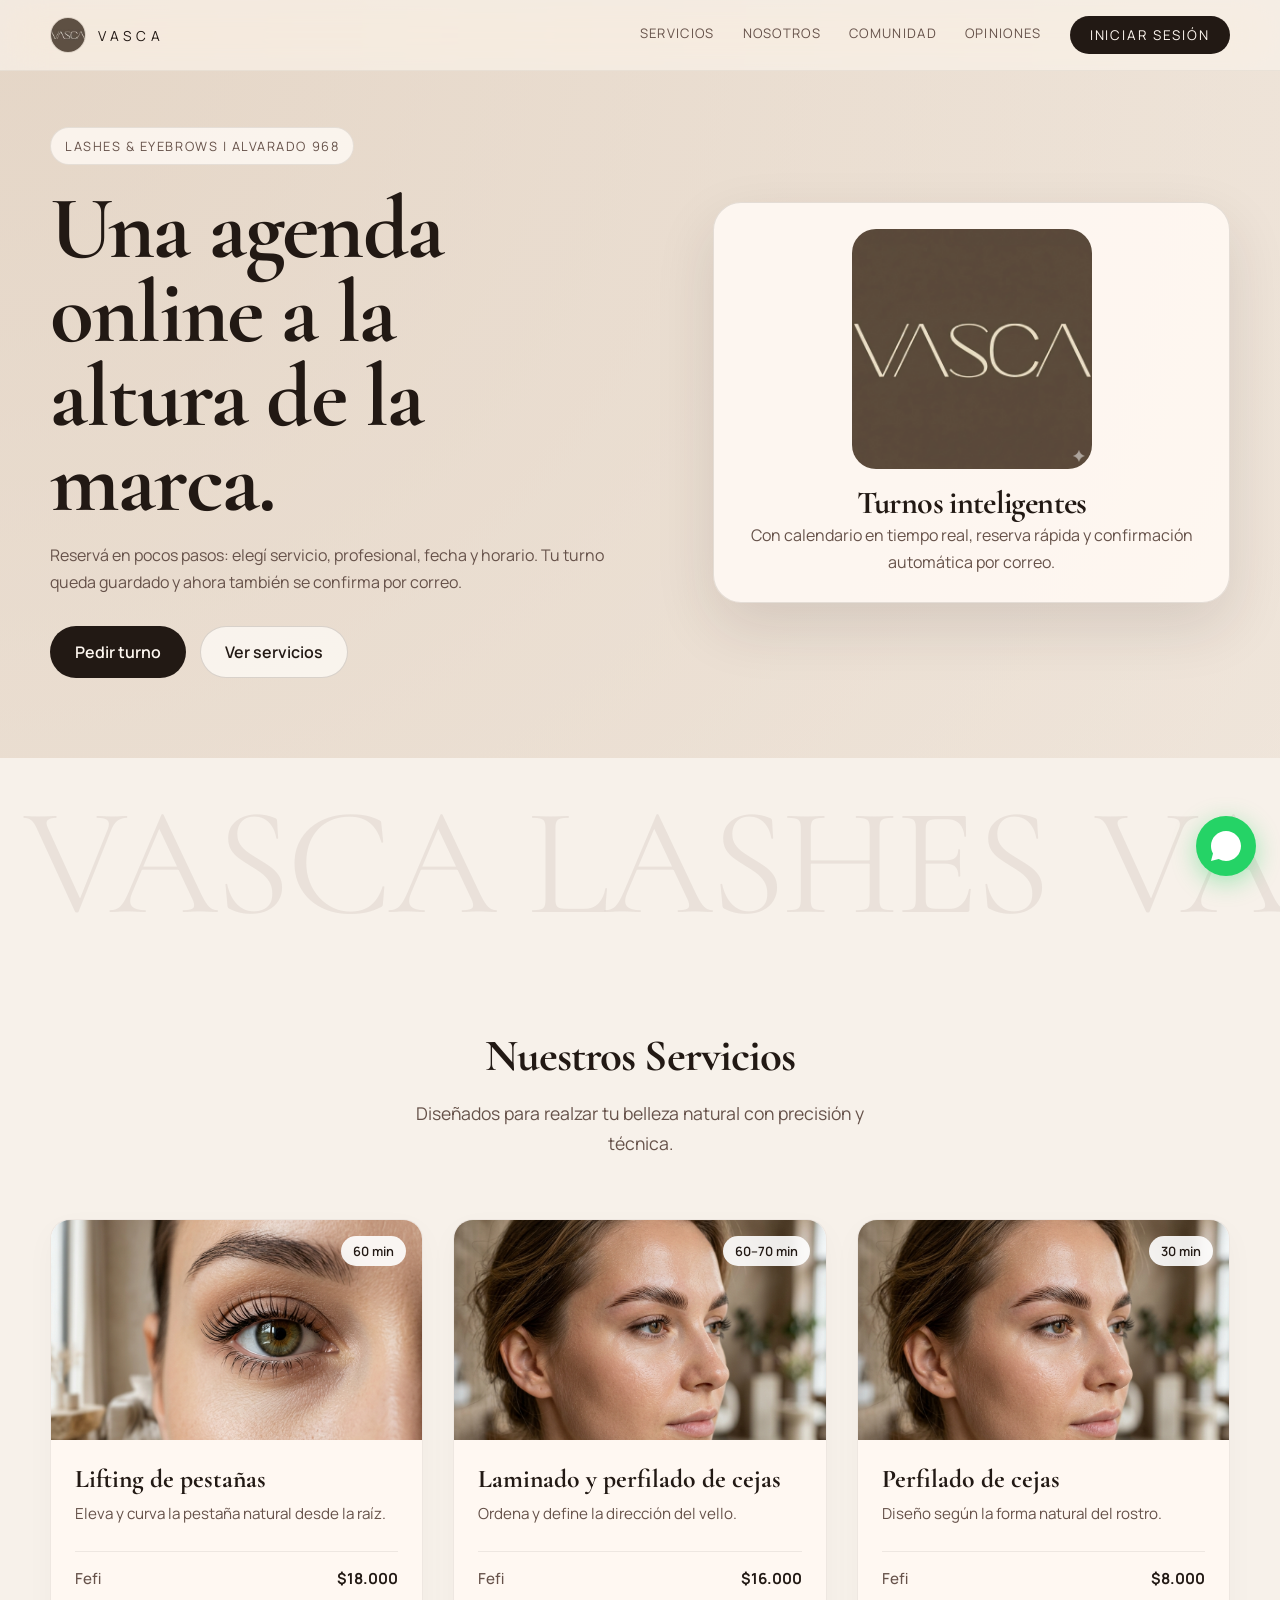
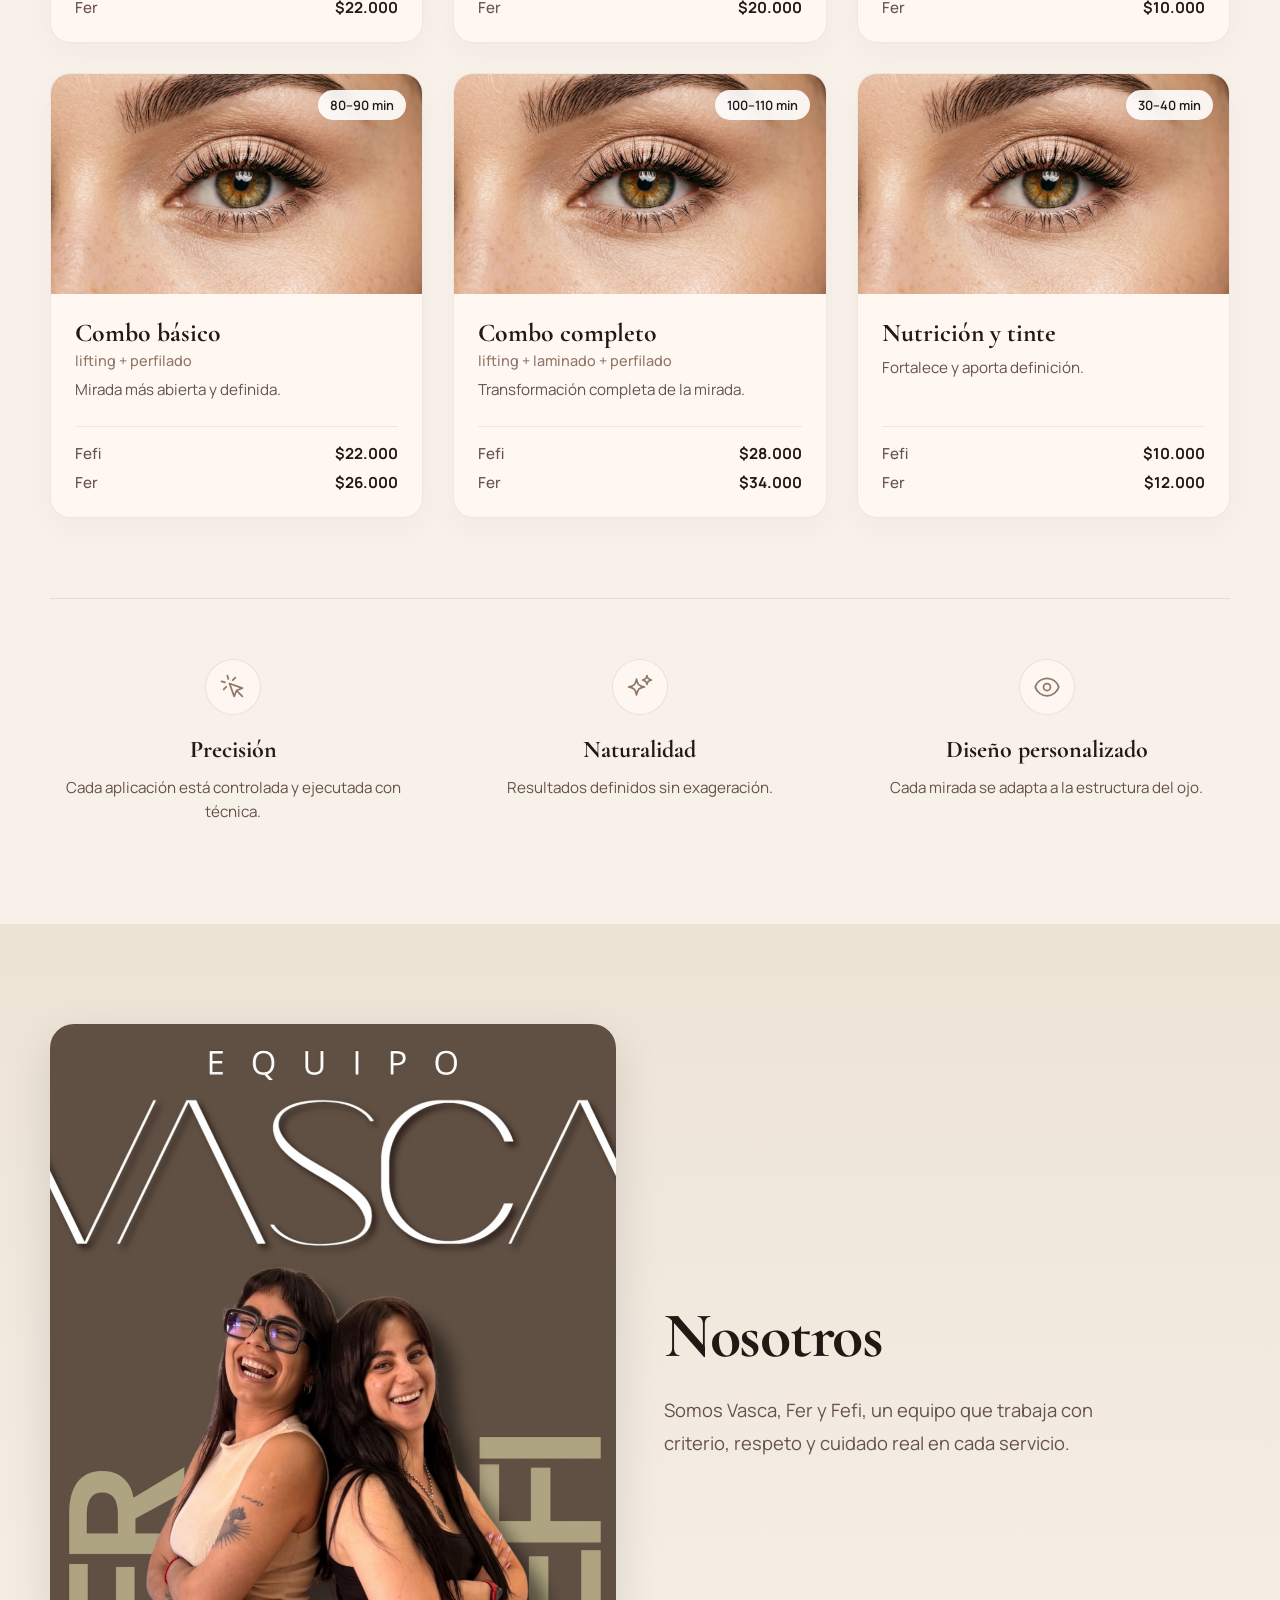
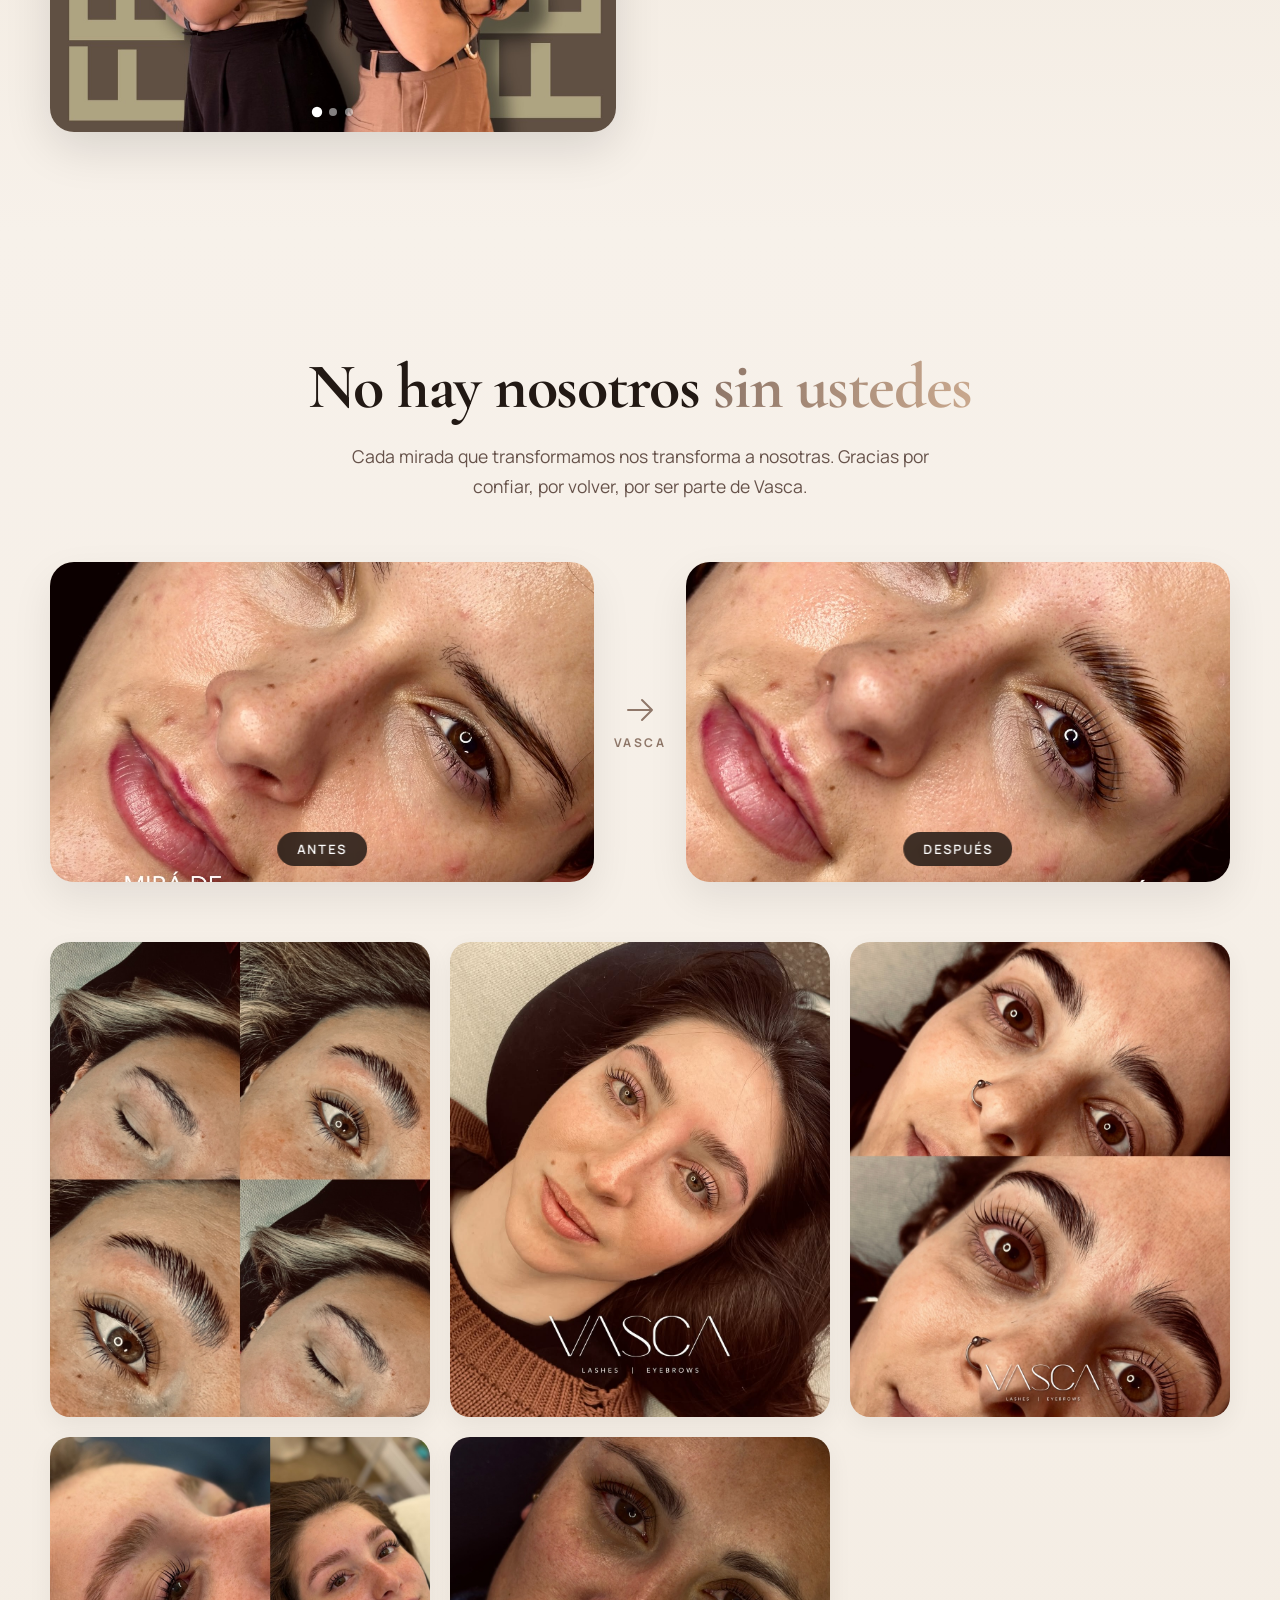
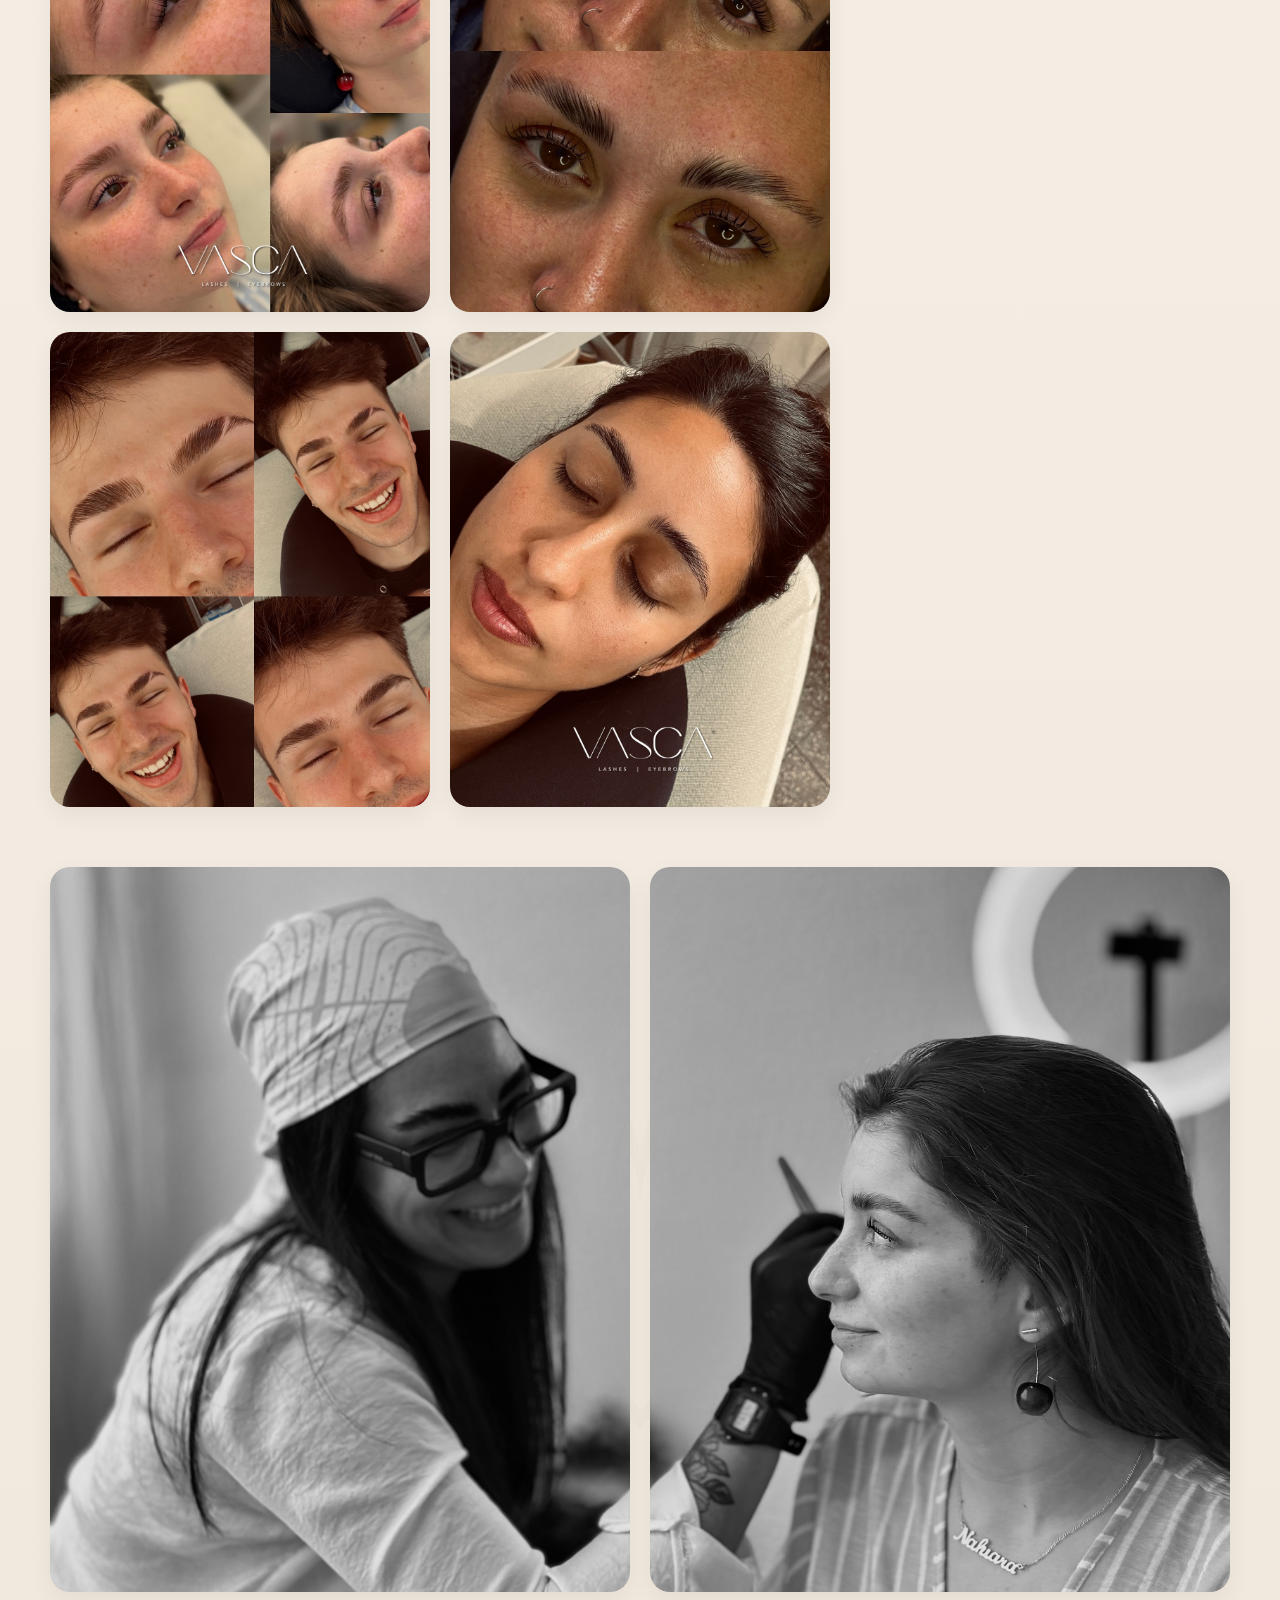
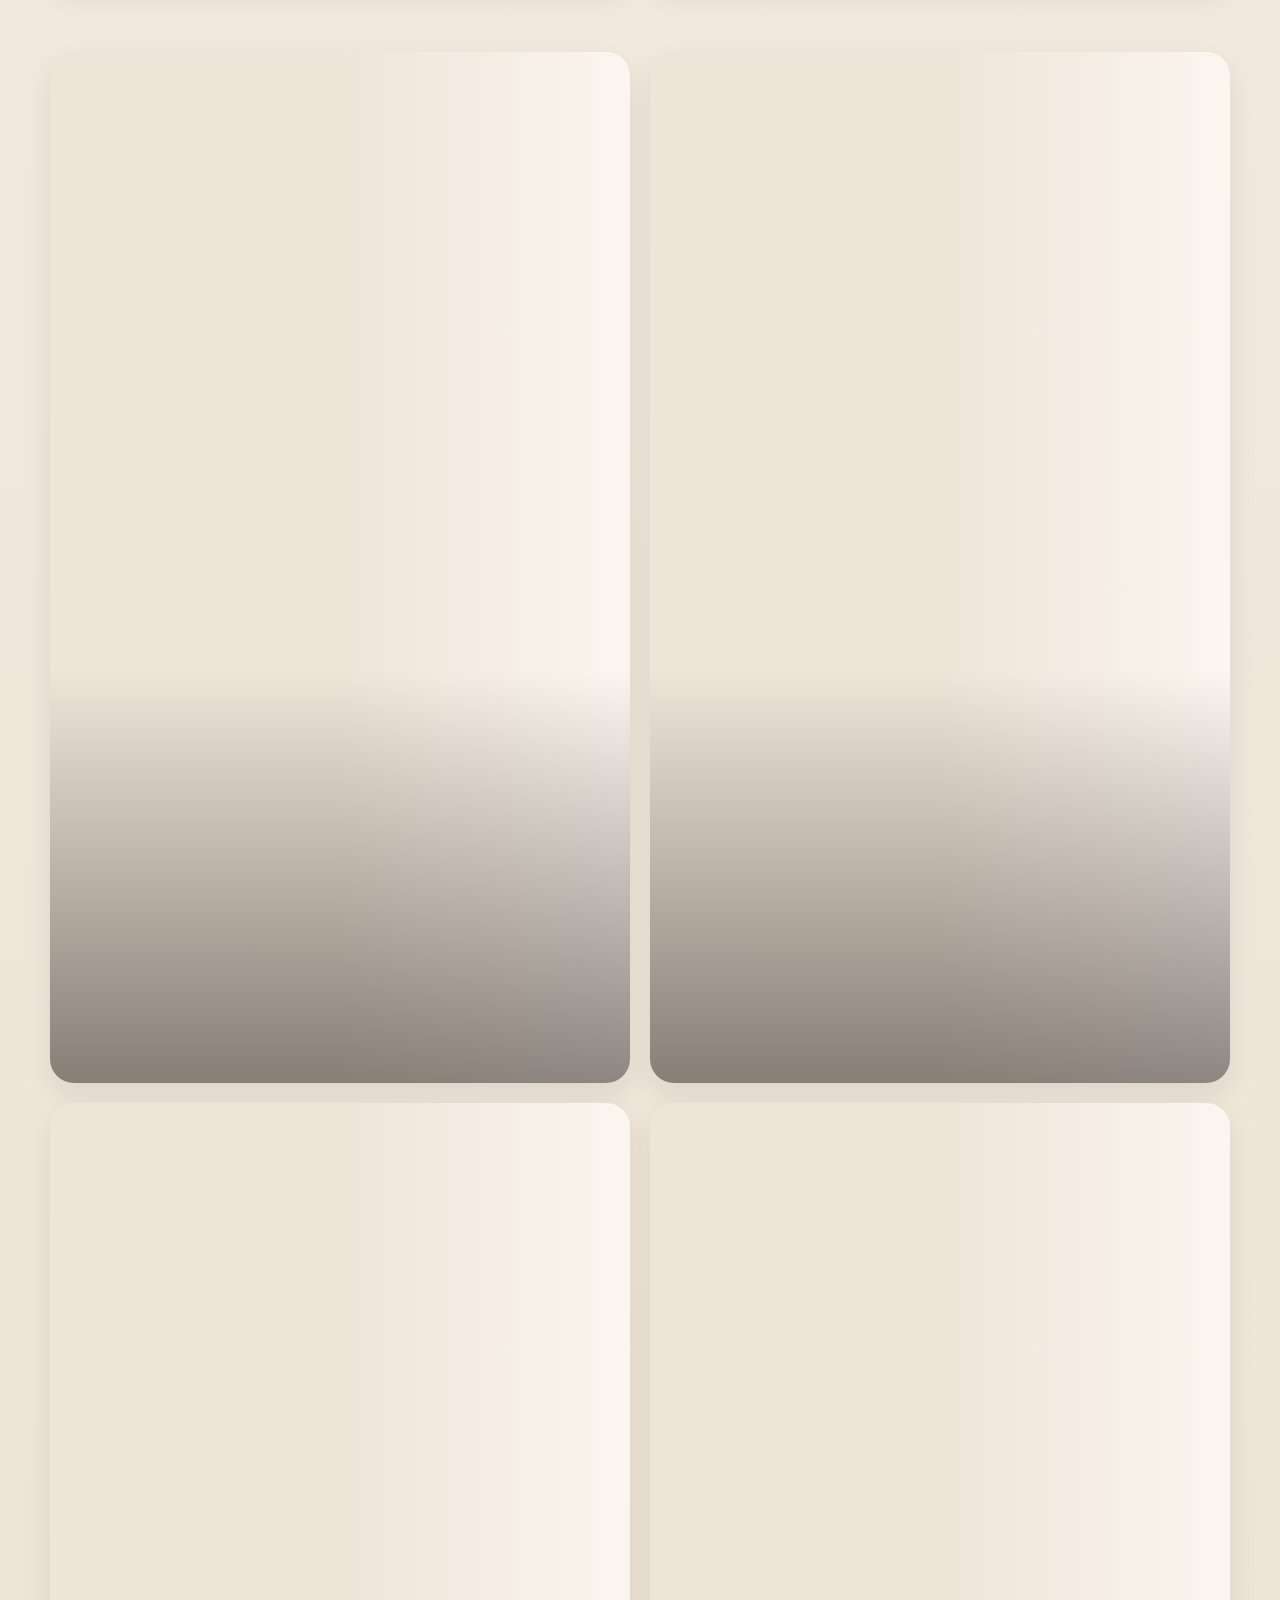
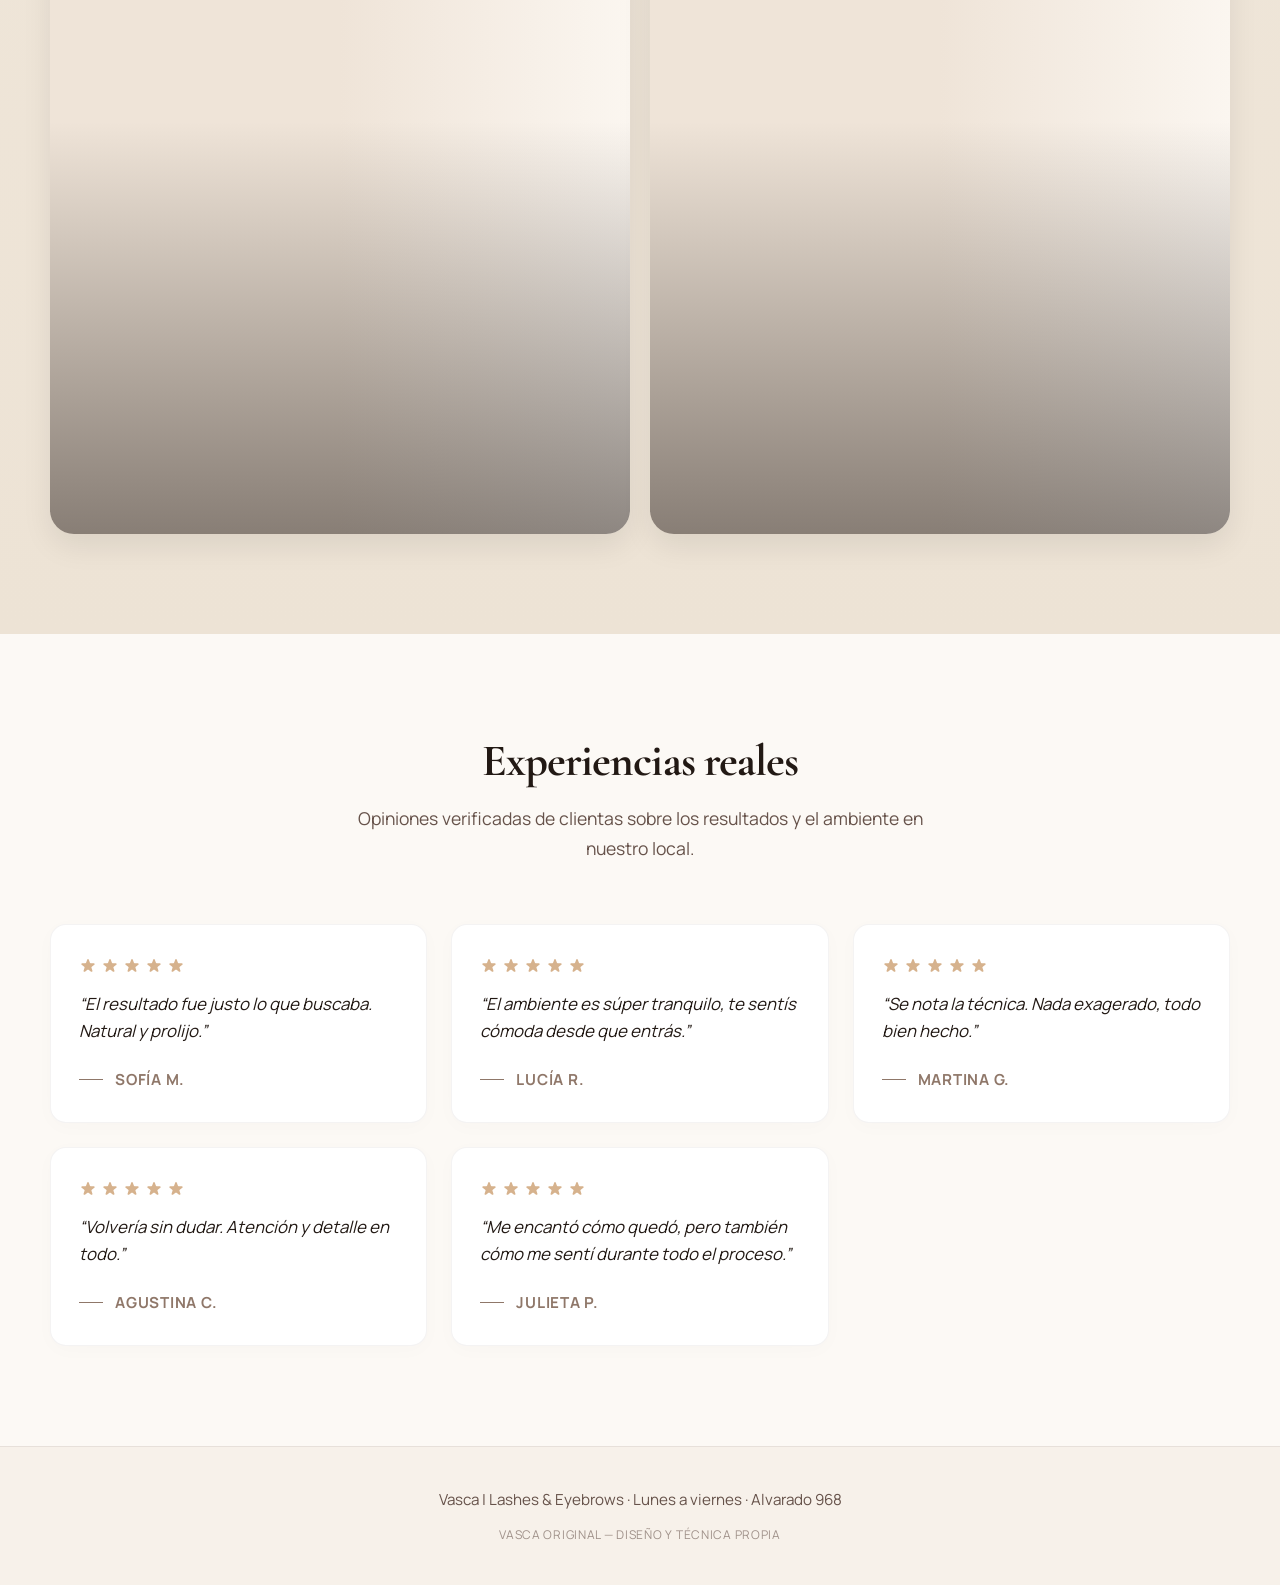
==== commit 305c3818: "foto" ====
--- a/index.html
+++ b/index.html
@@ -194,7 +194,7 @@
           <div class="gallery-item"><img src="img/foto6.jpg" alt="Resultado Vasca" loading="lazy"></div>
           <div class="gallery-item"><img src="img/foto7.jpg" alt="Clienta Vasca" loading="lazy"></div>
           <div class="gallery-item"><img src="img/foto8.jpg" alt="Clienta Vasca" loading="lazy"></div>
-          <div class="gallery-item desktop-only"><img src="img/foto9.jpg" alt="Resultado Vasca" loading="lazy"></div>
+          <div class="gallery-item"><img src="img/foto9.jpg" alt="Resultado Vasca" loading="lazy"></div>
         </div>
 
         <div class="team-duo">
--- a/styles.css
+++ b/styles.css
@@ -205,7 +205,7 @@
 .watermark-container { width: 100%; overflow: hidden; display: flex; white-space: nowrap; }
 .watermark-track {
   display: flex; flex-wrap: nowrap; flex-shrink: 0;
-  animation: marquee 20s linear infinite;
+  animation: marquee 40s linear infinite;
 }
 .watermark-text {
   font-family: "Cormorant Garamond", serif;
@@ -407,6 +407,13 @@
 .gallery-item img { width: 100%; height: 100%; object-fit: cover; display: block; transition: transform 0.7s cubic-bezier(.23,1,.32,1); }
 .gallery-item { aspect-ratio: 4/5; }
 .gallery-item:hover img { transform: scale(1.06); }
+
+/* Si hay una cantidad PAR de fotos, ocultar la última para mantener número IMPAR en computadora */
+@media (min-width: 769px) {
+  .community-gallery .gallery-item:nth-child(even):last-child {
+    display: none !important;
+  }
+}
 
 /* Team duo (always side by side) */
 .team-duo {
@@ -635,8 +642,11 @@
   .nosotros-copy { text-align: center; }
   .nosotros-copy .section-copy { margin: 0 auto; }
 
-  /* ── GALLERY: 8 fotos en mobile ── */
-  .desktop-only { display: none !important; }
+  /* ── GALLERY: Siempre cantidad PAR en mobile ── */
+  /* Si hay una cantidad IMPAR de fotos, ocultar la última para mantener número PAR en celular */
+  .community-gallery .gallery-item:nth-child(odd):last-child {
+    display: none !important;
+  }
 
   /* ── COMMUNITY: antes/después ── */
   .community-section { padding: 80px 0 60px; }
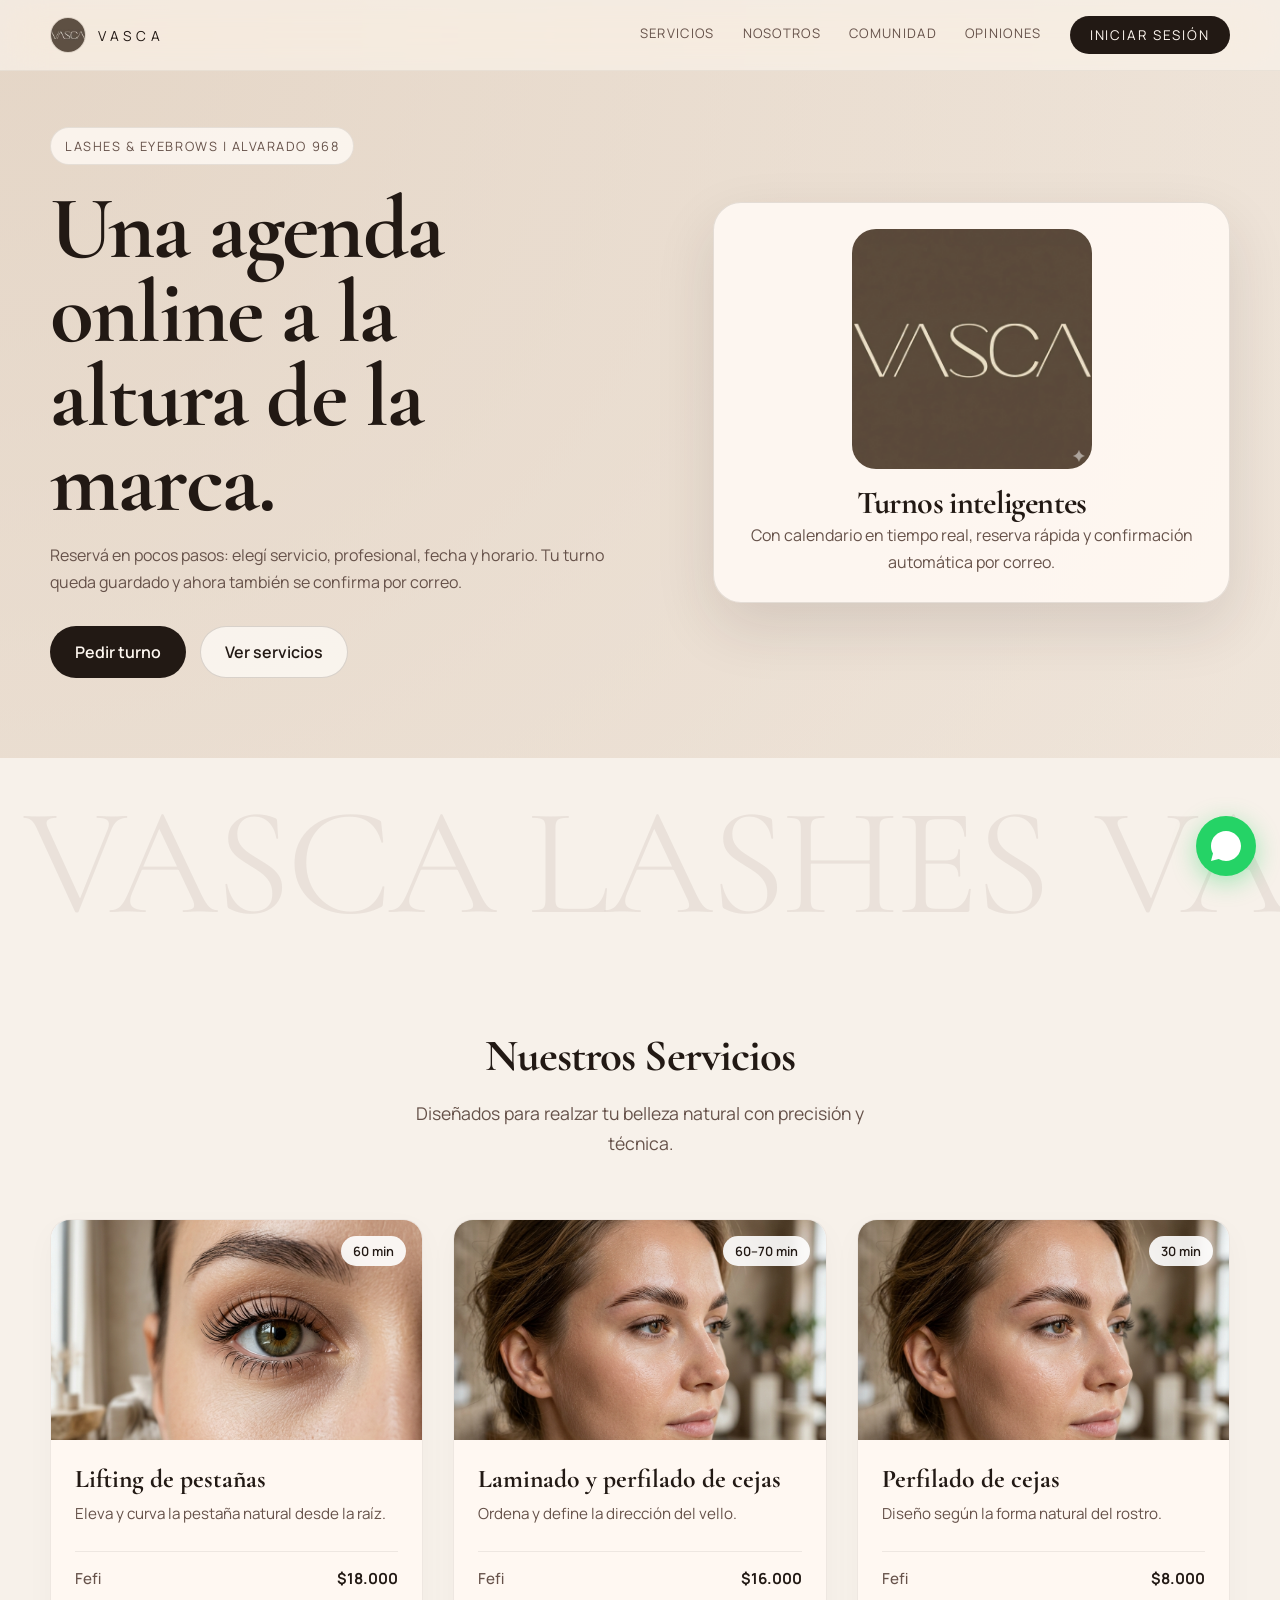
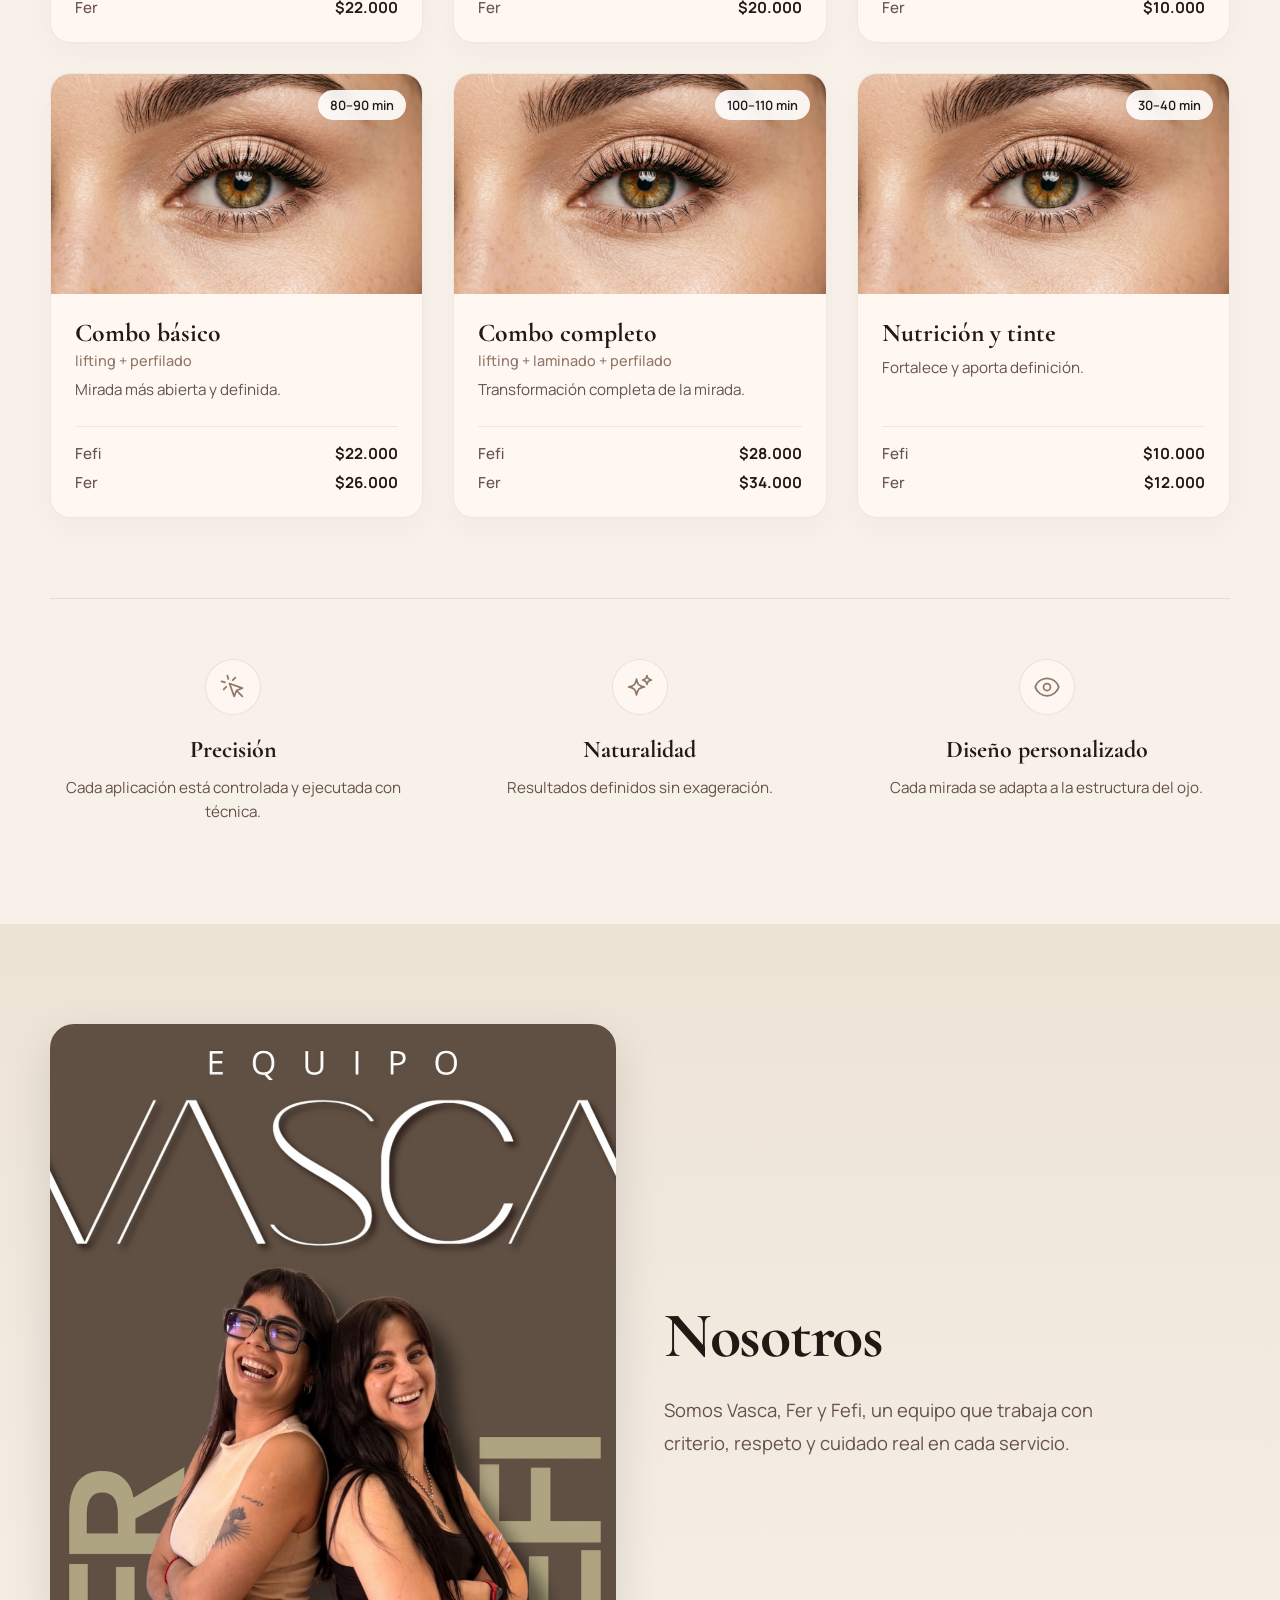
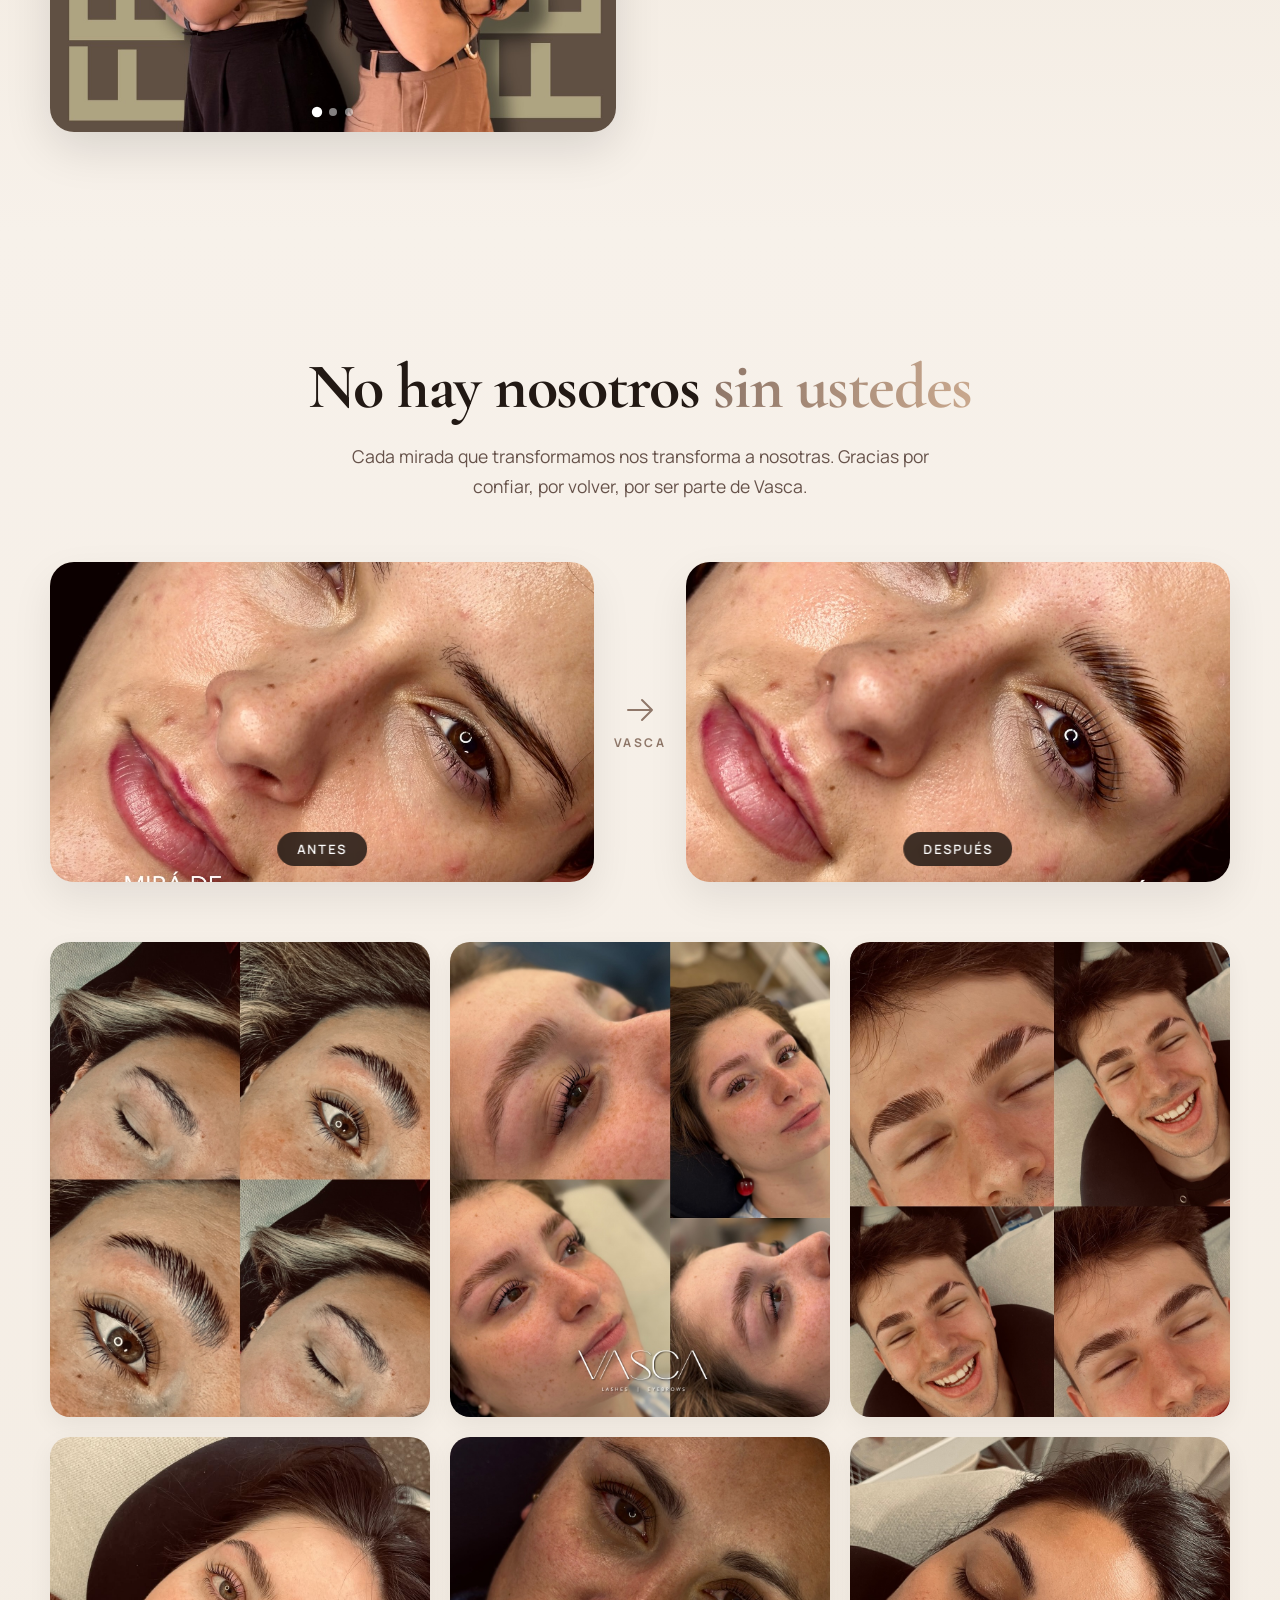
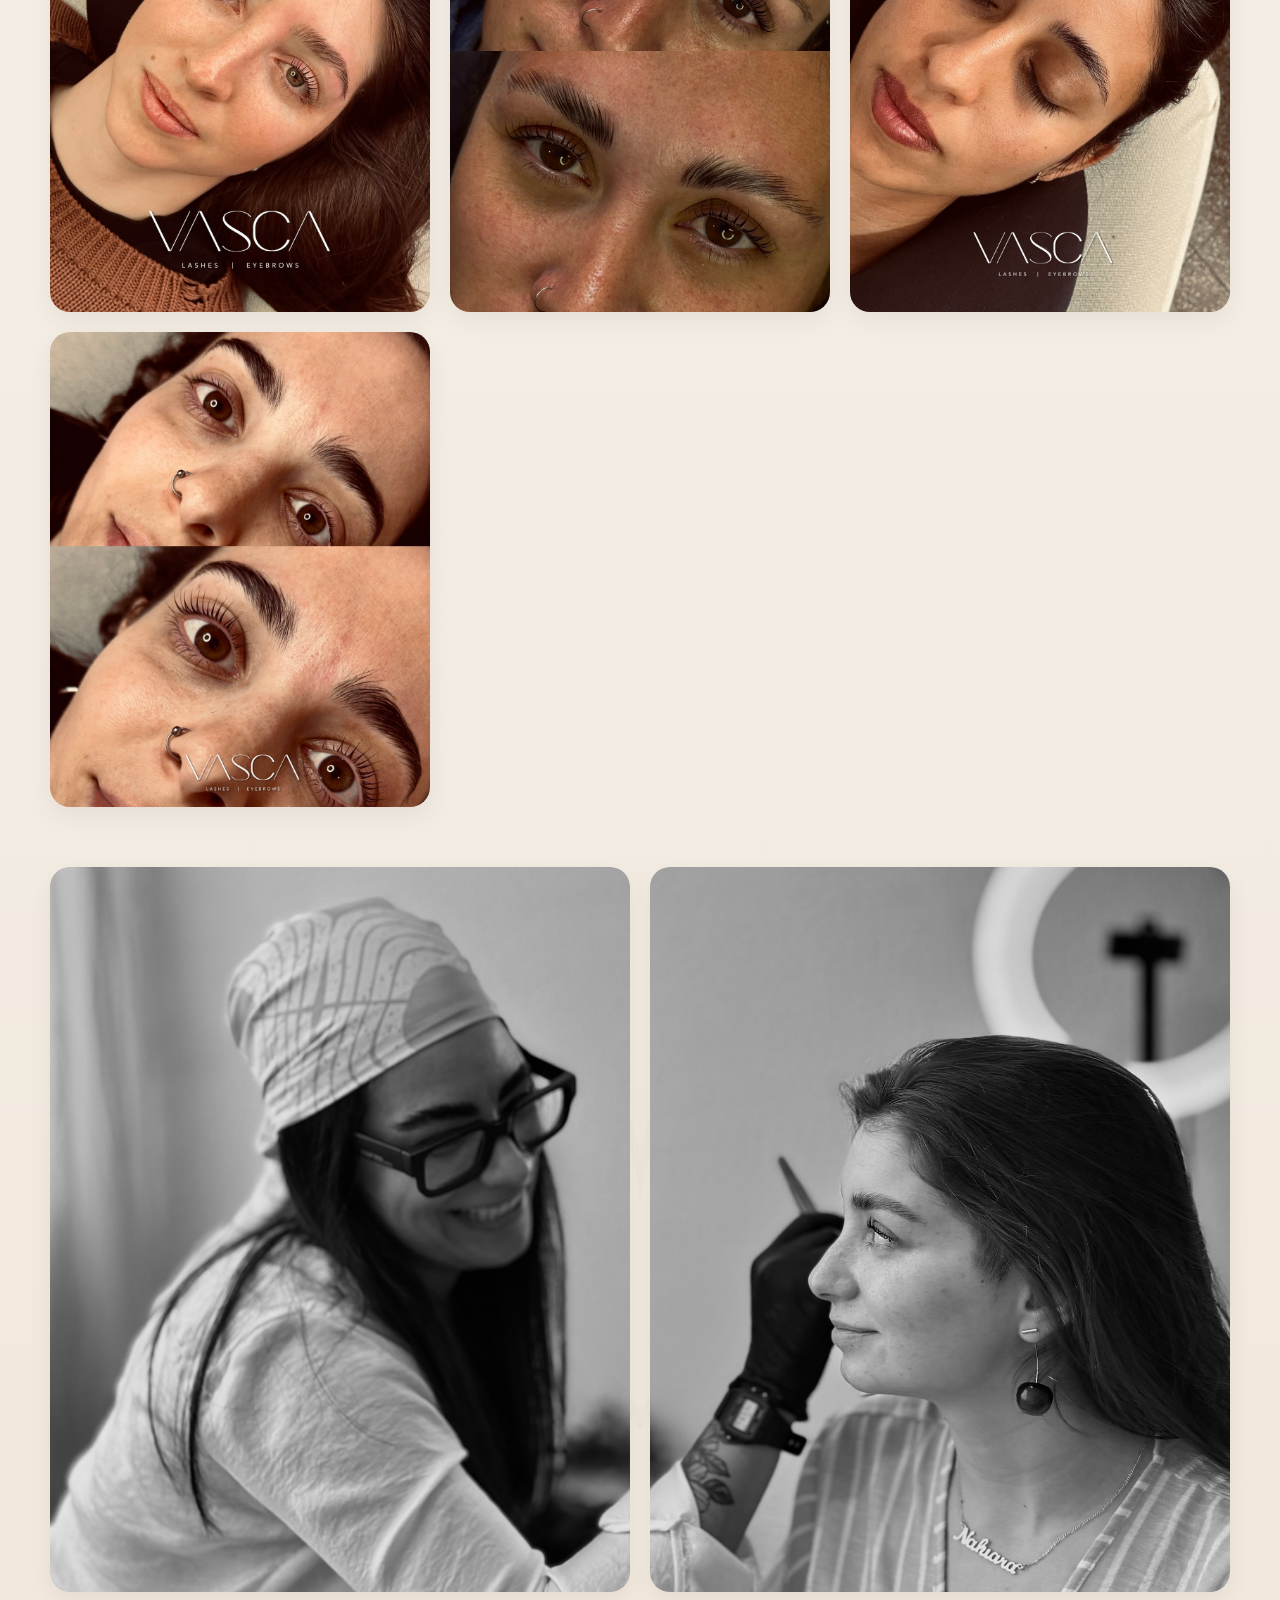
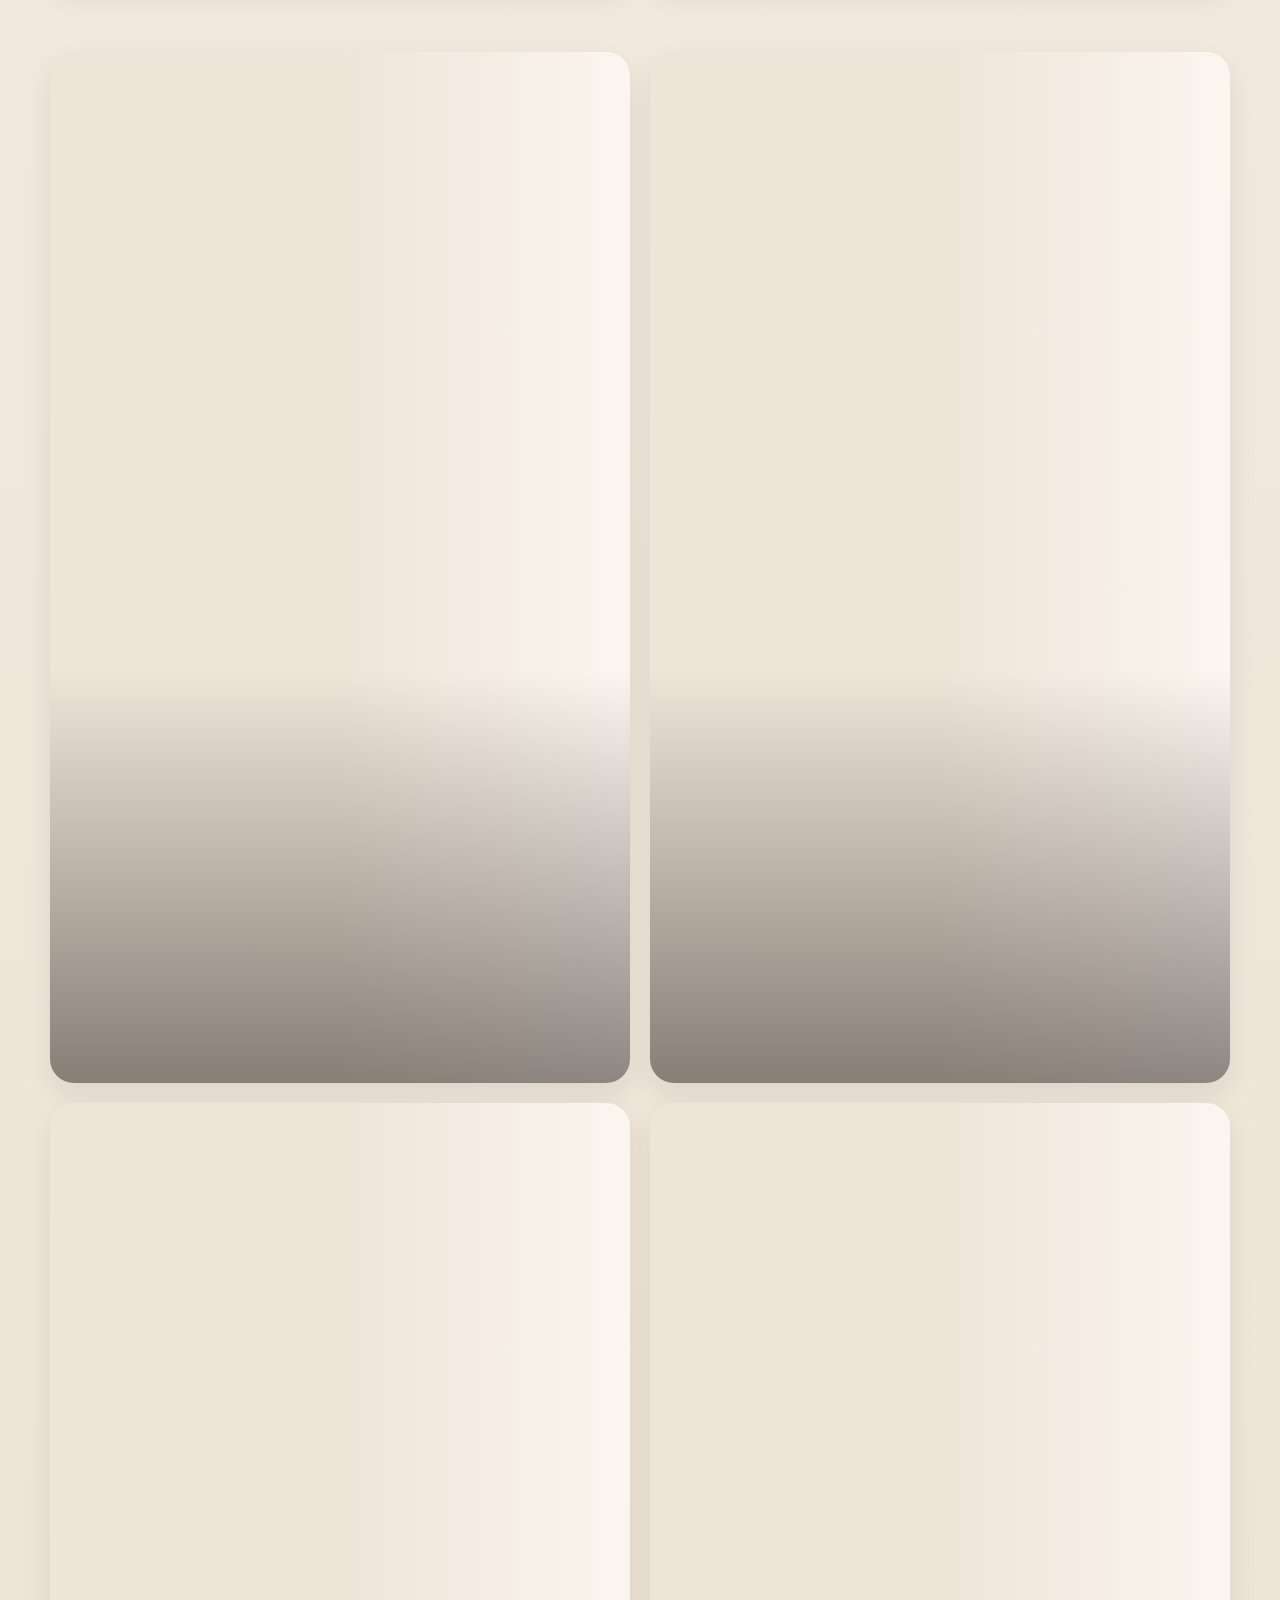
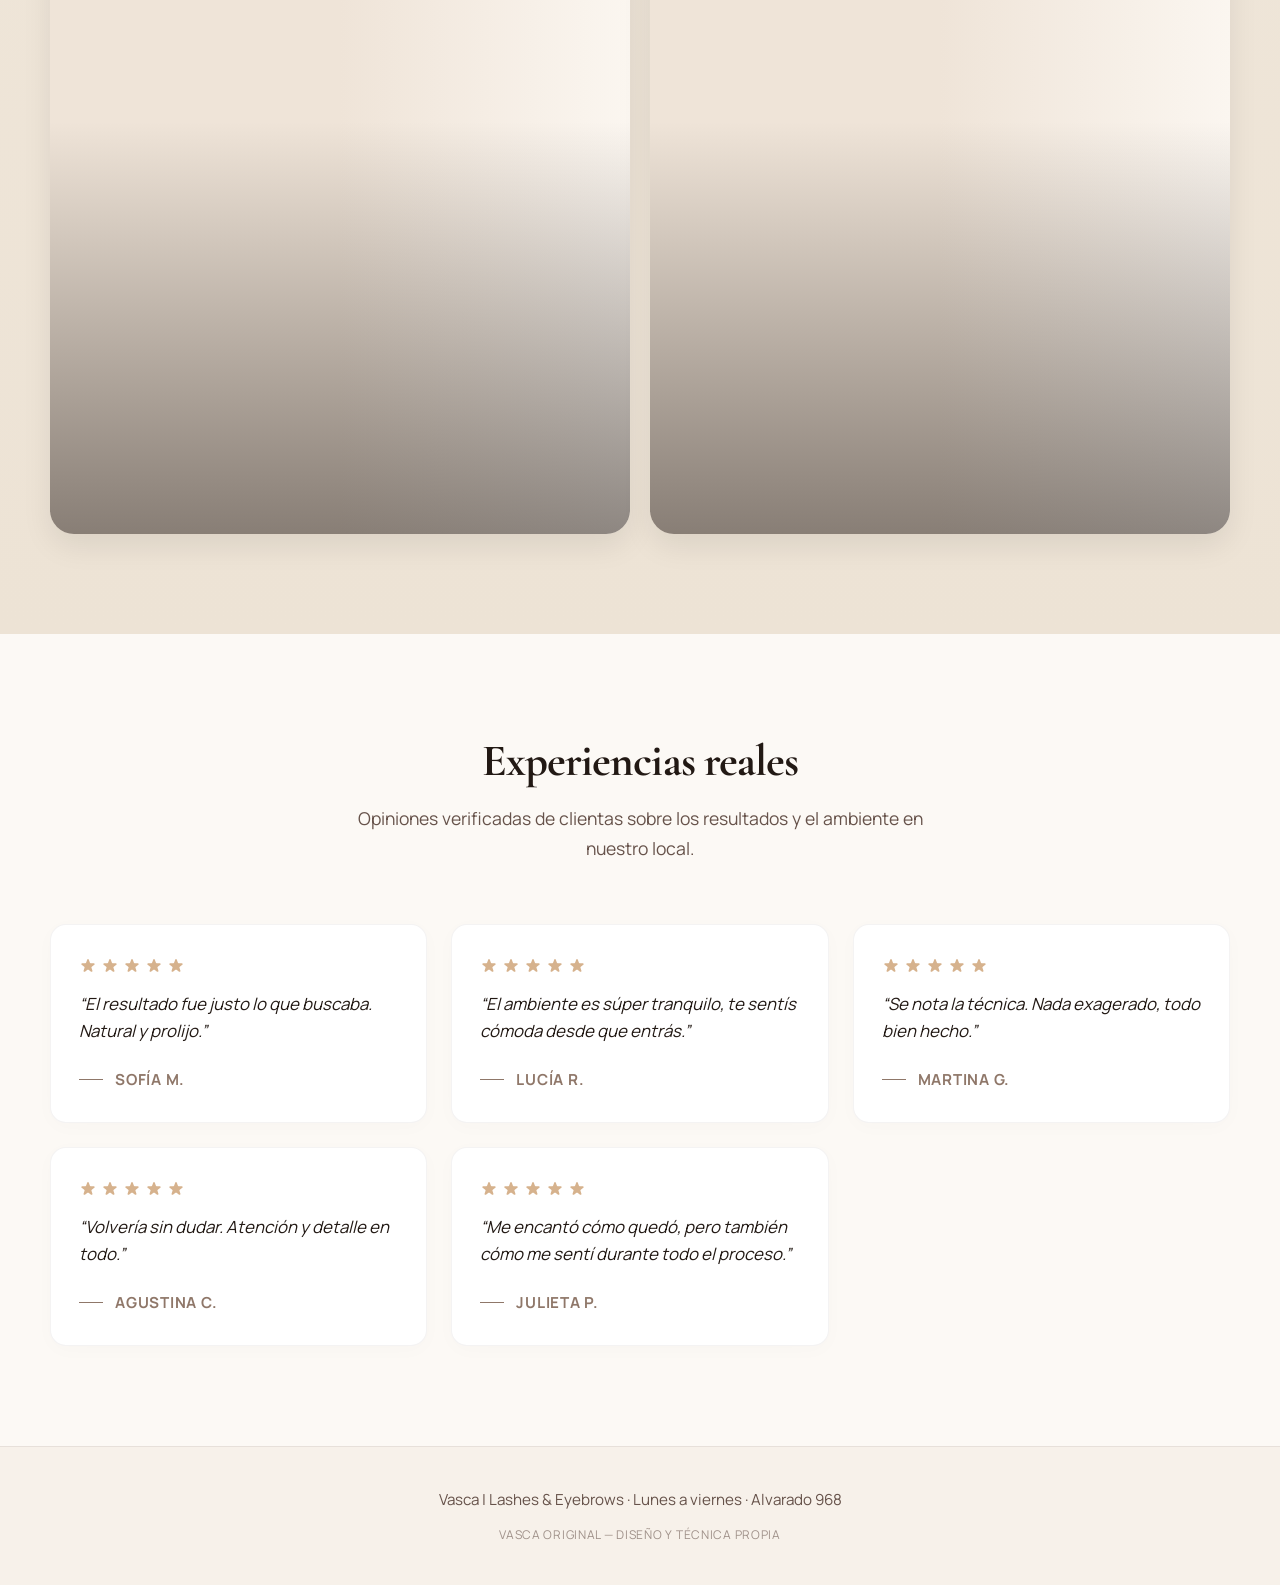
==== commit e03832dc: "opt" ====
--- a/index.html
+++ b/index.html
@@ -21,6 +21,7 @@
   <link rel="icon" href="icon-192.png" type="image/png" sizes="192x192">
   <link rel="apple-touch-icon" href="icon-192.png">
   <link rel="manifest" href="manifest.json">
+  <link rel="preload" as="image" href="fotos/vasca.png">
 </head>
 <body>
 
@@ -54,7 +55,7 @@
           </div>
         </div>
         <article class="hero-card">
-          <img src="fotos/vasca.png" alt="Vasca turnos">
+          <img src="fotos/vasca.png" alt="Logo corporativo Vasca Turnos" fetchpriority="high" width="240" height="240">
           <h2>Turnos inteligentes</h2>
           <p>Con calendario en tiempo real, reserva rápida y confirmación automática por correo.</p>
         </article>
@@ -187,26 +188,26 @@
         </div>
 
         <div class="community-gallery">
-          <div class="gallery-item"><img src="img/foto1.jpg" alt="Clienta Vasca" loading="lazy"></div>
-          <div class="gallery-item"><img src="img/foto2.jpg" alt="Resultado Vasca" loading="lazy"></div>
-          <div class="gallery-item"><img src="img/foto3.jpg" alt="Clienta Vasca" loading="lazy"></div>
-          <div class="gallery-item"><img src="img/foto4.jpg" alt="Resultado Vasca" loading="lazy"></div>
-          <div class="gallery-item"><img src="img/foto6.jpg" alt="Resultado Vasca" loading="lazy"></div>
-          <div class="gallery-item"><img src="img/foto7.jpg" alt="Clienta Vasca" loading="lazy"></div>
-          <div class="gallery-item"><img src="img/foto8.jpg" alt="Clienta Vasca" loading="lazy"></div>
-          <div class="gallery-item"><img src="img/foto9.jpg" alt="Resultado Vasca" loading="lazy"></div>
+          <div class="gallery-item"><img src="img/foto1.jpg" alt="Clienta Vasca pestañas" loading="lazy" width="400" height="500"></div>
+          <div class="gallery-item"><img src="img/foto2.jpg" alt="Resultado Vasca laminado" loading="lazy" width="400" height="500"></div>
+          <div class="gallery-item"><img src="img/foto3.jpg" alt="Clienta Vasca cejas" loading="lazy" width="400" height="500"></div>
+          <div class="gallery-item"><img src="img/foto4.jpg" alt="Resultado Vasca lifting" loading="lazy" width="400" height="500"></div>
+          <div class="gallery-item"><img src="img/foto6.jpg" alt="Resultado Vasca natural" loading="lazy" width="400" height="500"></div>
+          <div class="gallery-item"><img src="img/foto7.jpg" alt="Clienta Vasca satisfecha" loading="lazy" width="400" height="500"></div>
+          <div class="gallery-item"><img src="img/foto8.jpg" alt="Clienta Vasca perfilado" loading="lazy" width="400" height="500"></div>
+          <div class="gallery-item"><img src="img/foto9.jpg" alt="Resultado Vasca maquillaje" loading="lazy" width="400" height="500"></div>
         </div>
 
         <div class="team-duo">
-          <div class="gallery-item"><img src="img/fotoconjunto1.jpg" alt="El equipo Vasca" loading="lazy"></div>
-          <div class="gallery-item"><img src="img/fotoconjunto2.jpg" alt="El equipo Vasca" loading="lazy"></div>
+          <div class="gallery-item"><img src="img/fotoconjunto1.jpg" alt="El equipo Vasca" loading="lazy" width="400" height="500"></div>
+          <div class="gallery-item"><img src="img/fotoconjunto2.jpg" alt="El equipo Vasca" loading="lazy" width="400" height="500"></div>
         </div>
 
         <div class="community-videos">
-          <div class="video-card"><video src="img/video.mp4" muted loop playsinline preload="metadata"></video><div class="video-overlay"></div></div>
-          <div class="video-card"><video src="img/video2.mp4" muted loop playsinline preload="metadata"></video><div class="video-overlay"></div></div>
-          <div class="video-card"><video src="img/video3.mp4" muted loop playsinline preload="metadata"></video><div class="video-overlay"></div></div>
-          <div class="video-card"><video src="img/video4.mp4" muted loop playsinline preload="metadata"></video><div class="video-overlay"></div></div>
+          <div class="video-card"><video src="img/video.mp4" muted loop playsinline preload="metadata" width="360" height="640"></video><div class="video-overlay"></div></div>
+          <div class="video-card"><video src="img/video2.mp4" muted loop playsinline preload="metadata" width="360" height="640"></video><div class="video-overlay"></div></div>
+          <div class="video-card"><video src="img/video3.mp4" muted loop playsinline preload="metadata" width="360" height="640"></video><div class="video-overlay"></div></div>
+          <div class="video-card"><video src="img/video4.mp4" muted loop playsinline preload="metadata" width="360" height="640"></video><div class="video-overlay"></div></div>
         </div>
       </div>
     </section>
@@ -246,7 +247,7 @@
     </div>
   </div>
 
-  <script src="main.js"></script>
+  <script src="main.js" defer></script>
   <script>
     // PWA Install Prompt
     (function() {
--- a/styles.css
+++ b/styles.css
@@ -392,13 +392,13 @@
 .ba-divider svg { width: 32px; height: 32px; }
 .ba-divider span { font-size: 0.75rem; font-weight: 700; letter-spacing: 0.2em; text-transform: uppercase; }
 
-/* Photo masonry gallery */
+/* Photo gallery (Grid) */
 .community-gallery {
-  columns: 3; column-gap: 20px; margin-bottom: 60px;
-  position: relative; z-index: 1;
+  display: grid; grid-template-columns: repeat(3, 1fr); gap: 20px;
+  margin-bottom: 60px; position: relative; z-index: 1;
 }
 .gallery-item {
-  break-inside: avoid; margin-bottom: 20px; border-radius: 20px;
+  margin-bottom: 0; border-radius: 20px;
   overflow: hidden; position: relative;
   transition: transform 0.5s cubic-bezier(.23,1,.32,1);
   box-shadow: 0 8px 24px rgba(0,0,0,0.06);
@@ -661,11 +661,10 @@
 
   /* ── GALLERY: SIEMPRE 2 COLUMNAS ── */
   .community-gallery {
-    columns: 2;
-    column-gap: 12px;
+    display: grid; grid-template-columns: repeat(2, 1fr); gap: 12px;
   }
   .gallery-item {
-    margin-bottom: 12px;
+    margin-bottom: 0;
     border-radius: 14px;
   }
 
